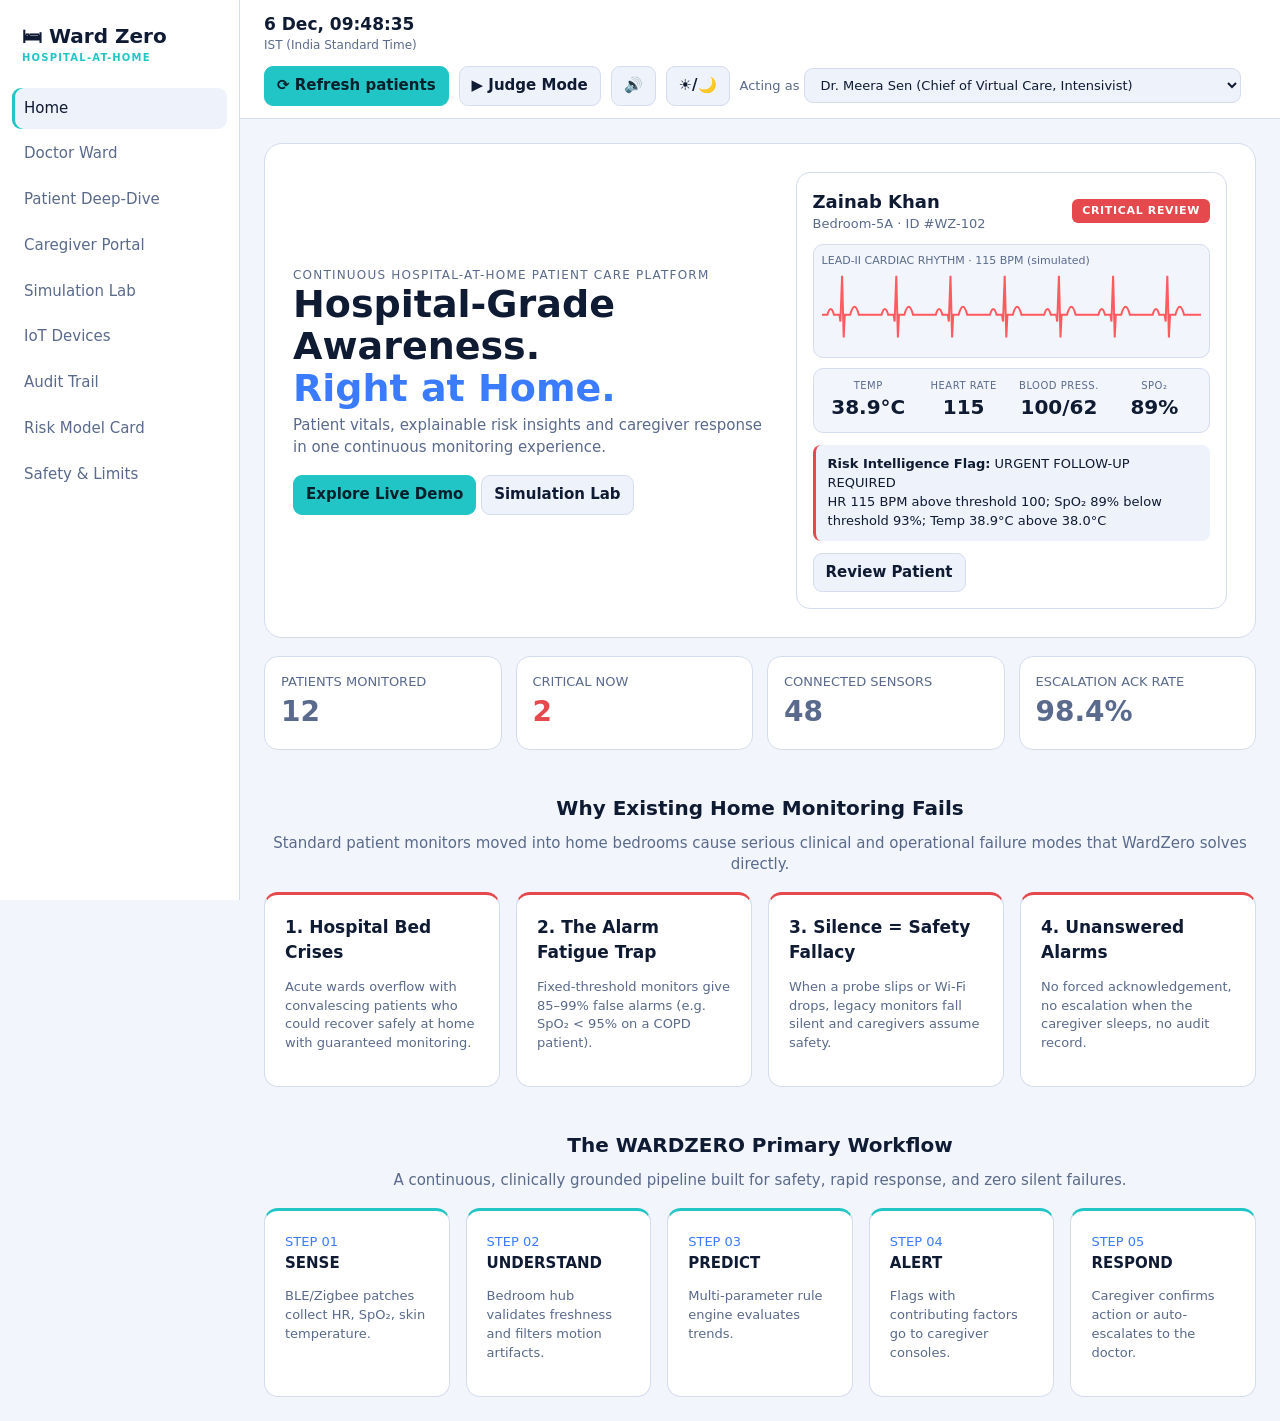
==== public/index.html @ 88aaa9a9 "Ward Zero: home monitoring prototype" ====
<!DOCTYPE html>
<html lang="en"><head><meta charset="utf-8">
<meta name="viewport" content="width=device-width, initial-scale=1, viewport-fit=cover">
<title>Ward Zero – Hospital-at-Home</title>
<style>
:root{--bg:#0a1020;--panel:#111a30;--panel2:#16213d;--line:#243252;--tx:#e8eefc;--mut:#8fa0c4;--acc:#22c5c5;--ok:#2fbf71;--warn:#e6a817;--hi:#f07a2a;--crit:#e5484d;color-scheme:dark;box-sizing:border-box;padding-top:env(safe-area-inset-top,0px);padding-bottom:env(safe-area-inset-bottom,0px)}
@media (prefers-color-scheme:light){:root:not([data-theme="dark"]){--bg:#f2f5fb;--panel:#fff;--panel2:#eef2fa;--line:#d5dcec;--tx:#0f1a33;--mut:#5a6a8c;color-scheme:light}}
:root[data-theme="light"]{--bg:#f2f5fb;--panel:#fff;--panel2:#eef2fa;--line:#d5dcec;--tx:#0f1a33;--mut:#5a6a8c;color-scheme:light}
*{box-sizing:border-box}html,body{margin:0}body{background:var(--bg);color:var(--tx);font:15px/1.45 system-ui,-apple-system,"Segoe UI",Roboto,sans-serif}
.app{display:grid;grid-template-columns:240px 1fr;min-height:100vh}
aside{background:var(--panel);border-right:1px solid var(--line);padding:18px 12px;position:sticky;top:0;height:100vh;overflow:auto}
.logo{font-size:20px;font-weight:700;padding:4px 10px 4px}.logo small{display:block;font-size:10px;letter-spacing:.12em;color:var(--acc)}
nav{display:flex;flex-direction:column;gap:4px;margin-top:18px}
nav button{all:unset;cursor:pointer;padding:10px 12px;border-radius:9px;color:var(--mut);font-weight:500}
nav button:hover{background:var(--panel2);color:var(--tx)}nav button.on{background:var(--panel2);color:var(--tx);box-shadow:inset 3px 0 var(--acc)}
main{min-width:0}
.top{display:flex;flex-wrap:wrap;gap:12px;align-items:center;justify-content:space-between;padding:12px 24px;border-bottom:1px solid var(--line);background:var(--panel)}
.clock{font-weight:700;font-size:17px}.clock small{display:block;color:var(--mut);font-weight:400;font-size:12px}
.ctl{display:flex;gap:10px;align-items:center;flex-wrap:wrap}
select,input,.btn{background:var(--panel2);color:var(--tx);border:1px solid var(--line);border-radius:9px;padding:8px 12px;font:inherit}
.btn{cursor:pointer;font-weight:600}.btn:hover{border-color:var(--acc)}.btn.p{background:var(--acc);color:#04202a;border-color:var(--acc)}
.tour{display:none;align-items:center;gap:14px;padding:10px 24px;background:linear-gradient(90deg,#0f3d44,#17304f);border-bottom:1px solid var(--line)}
.tour.on{display:flex}.dots{display:flex;gap:5px}.dots i{width:22px;height:5px;border-radius:3px;background:#ffffff33}.dots i.d{background:var(--acc)}
.alert{display:none;padding:12px 24px;background:#4a1519;border-bottom:2px solid var(--crit);align-items:center;justify-content:space-between;gap:12px}.alert.on{display:flex}
.pg{padding:24px;max-width:1250px}
h1{font-size:26px;margin:0 0 6px}h2{font-size:20px;margin:26px 0 10px}p.s{color:var(--mut);margin:0 0 16px}
.grid{display:grid;gap:16px;grid-template-columns:repeat(auto-fill,minmax(330px,1fr))}
.card{background:var(--panel);border:1px solid var(--line);border-radius:14px;padding:16px}
.badge{font-size:11px;font-weight:800;letter-spacing:.06em;padding:4px 10px;border-radius:6px;color:#fff}
.STABLE{background:var(--ok)}.MODERATE{background:var(--warn)}.HIGH{background:var(--hi)}.CRITICAL{background:var(--crit)}
.chips{display:flex;gap:8px;flex-wrap:wrap;margin:10px 0 18px}.chip{cursor:pointer;border-radius:20px}.chip.on{border-color:var(--acc);color:var(--acc)}
.vit{display:grid;grid-template-columns:repeat(4,1fr);gap:6px;text-align:center;border:1px solid var(--line);border-radius:10px;padding:10px;margin:10px 0;background:var(--bg)}
.vit span{display:block;font-size:10px;color:var(--mut);letter-spacing:.05em}.vit b{font-size:20px}
.row{display:flex;justify-content:space-between;align-items:center;gap:8px}.mut{color:var(--mut);font-size:13px}
.hero{display:grid;grid-template-columns:1.1fr 1fr;gap:28px;align-items:center;background:var(--panel);border:1px solid var(--line);border-radius:18px;padding:28px}
.hero h1{font-size:38px;line-height:1.1}.hero h1 em{color:#3b7bff;font-style:normal;display:block}
.ecg{background:var(--bg);border:1px solid var(--line);border-radius:10px;padding:8px}
.flag{border-left:3px solid var(--crit);background:var(--panel2);padding:10px 12px;border-radius:8px;font-size:13px;margin:12px 0}
.stats{display:grid;grid-template-columns:repeat(auto-fit,minmax(170px,1fr));gap:14px;margin-top:18px}.stats b{font-size:28px;display:block}
table{width:100%;border-collapse:collapse}td,th{padding:9px 8px;border-bottom:1px solid var(--line);text-align:left;font-size:14px}
.ecgw{overflow:hidden}.ecgw svg{width:200%;display:block;animation:sw linear infinite}@keyframes sw{to{transform:translateX(-50%)}}.g4{display:grid;gap:14px;grid-template-columns:repeat(auto-fit,minmax(200px,1fr))}.big{font-size:34px;font-weight:700}.ph{border:6px solid var(--line);border-radius:36px;min-height:340px;padding:14px;background:var(--bg)}.k{background:var(--panel2);border-radius:10px;padding:10px}.k b{font-size:24px;display:block}.ow{overflow-x:auto}.g4f{display:grid;gap:16px;grid-template-columns:repeat(4,1fr)}.g5f{display:grid;gap:16px;grid-template-columns:repeat(5,1fr)}.g4f .card,.g5f .card{height:100%;padding:20px}.g4f .card{border-top:3px solid var(--crit)}.g5f .card{border-top:3px solid var(--acc)}.g4f .card b{font-size:17px}@media(max-width:1100px){.g4f,.g5f{grid-template-columns:repeat(2,1fr)}}@media(max-width:560px){.g4f,.g5f{grid-template-columns:1fr}}.ac{background:var(--panel);border:1px solid var(--line);border-left:4px solid var(--warn);border-radius:12px;padding:12px;margin-top:10px;font-size:14px}.ac ul{padding-left:18px;margin:6px 0}.pb{height:5px;background:var(--line);border-radius:3px}.pb i{display:block;height:100%;background:var(--warn);border-radius:3px}.INFO{background:#2ab4f0;color:#04202a}.chp{display:inline-block;font-size:12px;background:var(--panel2);border-radius:6px;padding:3px 8px;margin:2px 4px 2px 0}.chg{background:#1d4d35;color:#7be0a8}.chr{background:#4a1a1d;color:#ff9a9d}button:disabled{opacity:.5;cursor:default}.ac{word-break:break-word}@media(max-width:860px){.grid[style*='330px']{grid-template-columns:1fr!important}.ph{min-height:0}}
@media(max-width:860px){.app{grid-template-columns:1fr}aside{position:static;height:auto}nav{flex-direction:row;flex-wrap:wrap}.hero{grid-template-columns:1fr}.pg{padding:14px}}
</style></head><body>
<div class="app">
<aside><div class="logo">🛏 Ward Zero<small>HOSPITAL-AT-HOME</small></div><nav id="nav"></nav></aside>
<main>
<div class="top">
 <div class="clock" id="clk">—<small>IST (India Standard Time)</small></div>
 <div class="ctl">
  <button class="btn p" id="ref">⟳ Refresh patients</button>
  <button class="btn" id="judge">▶ Judge Mode</button>
  <button class="btn" id="snd" title="Alert sound">🔊</button>
  <button class="btn" id="thm" title="Switch light / dark">☀/🌙</button>
  <label class="mut">Acting as <select id="doc"></select></label>
 </div>
</div>
<div class="tour" id="tour"><div class="dots" id="dots"></div><span id="stp"></span><button class="btn" id="stop" style="margin-left:auto">Stop Tour</button></div>
<div class="alert" id="alert"><span id="altx"></span><button class="btn" id="ack">Acknowledge</button></div>
<div class="pg" id="pg"></div>
</main></div>
<script>
const TABS=['Home','Doctor Ward','Patient Deep-Dive','Caregiver Portal','Simulation Lab','Audit Trail','Risk Model Card','Safety & Limits'];
const DOCS=['Dr. Meera Sen (Chief of Virtual Care, Intensivist)','Dr. Arjun Rao (Cardiologist)','Dr. Nisha Patel (Pulmonologist)'];
const NAMES=['Lakshmi','Rajesh Kumar','Fatima Begum','Anand Mohan','Elena Rostova','Suresh Babu','Meena Iyer','Karthik Raja','Zainab Khan','Vikram Singh','Divya Nair','Gopal Das','Sunita Devi','Imran Sheikh','Revathi S','Joseph Mathew','Pooja Verma','Harish Menon','Ayesha Siddiqui','Balaji R','Nandini Rao','Tariq Ahmed','Geeta Pillai','Mohan Lal'];
const DX=['Post-CABG cardiac recovery','Severe COPD with home oxygen','Pneumonia recovery','Heart failure (NYHA II)','Post-sepsis monitoring','Diabetic foot infection','Post-hip replacement','Acute bronchitis','Atrial fibrillation','Post-stroke rehab'];
const CG=['Priya (daughter)','Arun (son)','Kavita (spouse)','Sanjay (brother)','Rohan (son)','Anita (wife)','Deepa (daughter)'];
const R=(a,b)=>Math.floor(a+Math.random()*(b-a+1)),P=a=>a[R(0,a.length-1)];
let pts=[],log=[],tab=0,sel=null,flt='All',q='',tourT=null,acked={};
function score(p){let s=0;const o=p.spo2,h=p.hr,t=p.temp,b=p.sys;
 s+=o>=96?0:o>=94?1:o>=92?2:3; s+=h<=40?3:h<=50?1:h<=90?0:h<=110?1:h<=130?2:3;
 s+=t<=35?3:t<=36?1:t<=38?0:t<=39?1:2; s+=b<=90?3:b<=100?2:b<=110?1:b<=219?0:3;return s}
function stat(s){return s>=7?'CRITICAL':s>=5?'HIGH':s>=3?'MODERATE':'STABLE'}
function why(p){const w=[];if(p.hr>100)w.push(`HR ${p.hr} BPM above threshold 100`);if(p.spo2<93)w.push(`SpO₂ ${p.spo2}% below threshold 93%`);if(p.temp>38)w.push(`Temp ${p.temp}°C above 38.0°C`);if(p.sys<100)w.push(`SBP ${p.sys} below 100`);return w.length?w.join('; '):'All parameters within illustrative limits'}
function mk(i,sev){const s=sev??Math.pow(Math.random(),1.8);const p={id:'WZ-'+(101+i),name:NAMES[i%NAMES.length],age:R(34,86),sex:Math.random()<.5?'Male':'Female',bed:'Bedroom-'+R(1,6)+P(['A','B']),dx:P(DX),doc:P(DOCS).split(' (')[0],cg1:P(CG),cg2:P(CG),
 hr:Math.round(72+s*58+R(-4,4)),spo2:Math.round(98-s*9-R(0,1)),temp:+(36.6+s*2.3+Math.random()*.3).toFixed(1),sys:Math.round(128-s*38+R(-4,4))};p.dia=Math.round(p.sys*.63+R(-3,3));p.hist=Array.from({length:14},()=>p.hr+R(-6,6));fin(p);return p}
function fin(p){p.news=score(p);p.status=stat(p.news);p.risk=Math.min(97,Math.round(p.news*p.news*1.4+R(0,3)))}
function gen(){const n=R(6,16),names=[...NAMES].sort(()=>Math.random()-.5);pts=Array.from({length:n},(_,i)=>{const p=mk(i);p.name=names[i];return p});
 if(Math.random()<.7){const k=R(1,Math.min(3,n));for(let i=0;i<k;i++){const p=pts[R(0,n-1)];Object.assign(p,{hr:R(112,128),spo2:R(88,91),temp:+(38.2+Math.random()*.8).toFixed(1),sys:R(92,104)});p.dia=R(58,70);fin(p)}}
 pts.sort((a,b)=>b.news-a.news);addLog(`Roster refreshed: ${n} patients generated`);}
function sha256(str){const b=new TextEncoder().encode(str),l=b.length,n=((l+9+63)>>6)<<6,m=new Uint8Array(n);m.set(b);m[l]=128;const dv=new DataView(m.buffer);dv.setUint32(n-8,Math.floor(l*8/4294967296));dv.setUint32(n-4,(l*8)>>>0);const K=[],H=[];let c=0;for(let p=2;c<64;p++){let pr=1;for(let d=2;d*d<=p;d++)if(p%d==0){pr=0;break}if(pr){K[c]=Math.floor((Math.cbrt(p)%1)*4294967296);if(c<8)H[c]=Math.floor((Math.sqrt(p)%1)*4294967296);c++}}const W=new Uint32Array(64),rr=(x,k)=>(x>>>k)|(x<<(32-k));for(let o=0;o<n;o+=64){for(let i=0;i<16;i++)W[i]=dv.getUint32(o+i*4);for(let i=16;i<64;i++){const a=W[i-15],d=W[i-2];W[i]=(W[i-16]+(rr(a,7)^rr(a,18)^(a>>>3))+W[i-7]+(rr(d,17)^rr(d,19)^(d>>>10)))>>>0}let[a,b2,c2,d2,e,f,g,h]=H;for(let i=0;i<64;i++){const t1=(h+(rr(e,6)^rr(e,11)^rr(e,25))+((e&f)^(~e&g))+K[i]+W[i])>>>0,t2=((rr(a,2)^rr(a,13)^rr(a,22))+((a&b2)^(a&c2)^(b2&c2)))>>>0;h=g;g=f;f=e;e=(d2+t1)>>>0;d2=c2;c2=b2;b2=a;a=(t1+t2)>>>0}[a,b2,c2,d2,e,f,g,h].forEach((v,i)=>H[i]=(H[i]+v)>>>0)}return H.map(v=>v.toString(16).padStart(8,'0')).join('')}
var GEN='0'.repeat(64);function hh(s){return sha256(s)}function hc(prev,t,p,a,x,m){return hh([prev,t,p,a,x,m].join('|'))}
let ctx=null,snd=true,sirenT=null;
document.addEventListener('click',()=>{try{ctx=ctx||new(window.AudioContext||window.webkitAudioContext)();ctx.resume()}catch(e){}});
function beep(f){if(!ctx||!snd)return;const o=ctx.createOscillator(),g=ctx.createGain();o.type='square';o.frequency.value=f;g.gain.value=.08;o.connect(g);g.connect(ctx.destination);o.start();o.stop(ctx.currentTime+.3)}
function siren(on){clearInterval(sirenT);sirenT=null;if(on){let k=0;beep(880);sirenT=setInterval(()=>beep(k++%2?880:660),400)}}
function theme(){const r=document.documentElement,l=r.dataset.theme?r.dataset.theme=='light':matchMedia('(prefers-color-scheme: light)').matches;r.dataset.theme=l?'dark':'light'}
function now(){return new Date().toLocaleString('en-GB',{timeZone:'Asia/Kolkata',day:'numeric',month:'short',hour:'2-digit',minute:'2-digit',second:'2-digit',hour12:false})+' IST'}
function ecg(){let d='M0 40',x=0;while(x<520){d+=` L${x+14} 40 L${x+20} 34 L${x+26} 40 L${x+40} 40 L${x+44} 46 L${x+50} 6 L${x+56} 60 L${x+60} 40 L${x+80} 40 L${x+90} 30 L${x+100} 40`;x+=110}return `<svg viewBox="0 0 520 70" width="100%" height="80"><path d="${d}" fill="none" stroke="#2fd6a0" stroke-width="2"/></svg>`}
function spark(a){const m=Math.min(...a),M=Math.max(...a),pt=a.map((v,i)=>`${i*40},${70-(v-m)/(M-m||1)*60}`).join(' ');return `<svg viewBox="0 0 520 80" width="100%" height="90"><polyline points="${pt}" fill="none" stroke="#22c5c5" stroke-width="2.5"/></svg>`}
function vit(p){return `<div class="vit"><div><span>TEMP</span><b>${p.temp}°C</b></div><div><span>HEART RATE</span><b>${p.hr}</b></div><div><span>BLOOD PRESS.</span><b>${p.sys}/${p.dia}</b></div><div><span>SPO₂</span><b>${p.spo2}%</b></div></div>`}
function card(p){return `<div class="card"><div class="row"><b style="font-size:19px">${p.name}</b><span class="badge ${p.status}">${p.status}</span></div><div class="mut">${p.id} · ${p.age} y · ${p.sex} · ${p.bed}</div><div style="margin-top:6px"><b>Diagnosis:</b> ${p.dx}</div><div class="mut">Doctor: <b>${p.doc}</b> · Primary CG: <b>${p.cg1}</b> · Secondary: <b>${p.cg2}</b></div>${vit(p)}<div class="row"><span>NEWS2: <b>${p.news}</b> · 24–48h Risk: <b>${p.risk}%</b></span><button class="btn p" onclick="go(${pts.indexOf(p)})">View Deep-Dive →</button></div></div>`}
function go(i){sel=i;tab=2;render()}
const V={
0(){const f=[...pts].sort((a,b)=>b.news-a.news)[0],c=pts.filter(p=>p.status=='CRITICAL').length;return `<div class="hero"><div><div class="mut" style="letter-spacing:.1em;font-size:12px">CONTINUOUS HOSPITAL-AT-HOME PATIENT CARE PLATFORM</div><h1>Hospital-Grade Awareness.<em>Right at Home.</em></h1><p class="s">Patient vitals, explainable risk insights and caregiver response in one continuous monitoring experience.</p><button class="btn p" onclick="tab=1;render()">Explore Live Demo</button> <button class="btn" onclick="tab=4;render()">Simulation Lab</button></div>
<div class="card"><div class="row"><div><b style="font-size:18px">${f.name}</b><div class="mut">${f.bed} · ID #${f.id}</div></div><span class="badge ${f.status}">${f.status=='CRITICAL'?'CRITICAL REVIEW':f.status}</span></div><div class="ecg" style="margin-top:10px"><div class="mut" style="font-size:11px">LEAD-II CARDIAC RHYTHM · ${f.hr} BPM (simulated)</div>${ecg(f.hr,f.status)}</div>${vit(f)}<div class="flag" style="border-color:var(${f.status=='STABLE'?'--ok':'--crit'})"><b>Risk Intelligence Flag:</b> ${f.status=='CRITICAL'?'URGENT FOLLOW-UP REQUIRED':f.status}<br>${why(f)}</div><button class="btn" onclick="go(${pts.indexOf(f)})">Review Patient</button></div></div>
<div class="stats"><div class="card mut">PATIENTS MONITORED<b>${pts.length}</b></div><div class="card mut">CRITICAL NOW<b style="color:var(--crit)">${c}</b></div><div class="card mut">CONNECTED SENSORS<b>${pts.length*4}</b></div><div class="card mut">ESCALATION ACK RATE<b>98.4%</b></div></div>
<h2 style="text-align:center;margin-top:44px">Why Existing Home Monitoring Fails</h2><p class="s" style="text-align:center">Standard patient monitors moved into home bedrooms cause serious clinical and operational failure modes that WardZero solves directly.</p><div class="g4f">${[['1. Hospital Bed Crises','Acute wards overflow with convalescing patients who could recover safely at home with guaranteed monitoring.'],['2. The Alarm Fatigue Trap','Fixed-threshold monitors give 85–99% false alarms (e.g. SpO₂ &lt; 95% on a COPD patient).'],['3. Silence = Safety Fallacy','When a probe slips or Wi-Fi drops, legacy monitors fall silent and caregivers assume safety.'],['4. Unanswered Alarms','No forced acknowledgement, no escalation when the caregiver sleeps, no audit record.']].map(x=>`<div class="card"><b>${x[0]}</b><p class="mut">${x[1]}</p></div>`).join('')}</div>
<h2 style="text-align:center;margin-top:44px">The WARDZERO Primary Workflow</h2><p class="s" style="text-align:center">A continuous, clinically grounded pipeline built for safety, rapid response, and zero silent failures.</p><div class="g5f">${[['SENSE','BLE/Zigbee patches collect HR, SpO₂, skin temperature.'],['UNDERSTAND','Bedroom hub validates freshness and filters motion artifacts.'],['PREDICT','Multi-parameter rule engine evaluates trends.'],['ALERT','Flags with contributing factors go to caregiver consoles.'],['RESPOND','Caregiver confirms action or auto-escalates to the doctor.']].map((x,i)=>`<div class="card"><span class="mut" style="color:#3b7bff">STEP 0${i+1}</span><br><b>${x[0]}</b><p class="mut">${x[1]}</p></div>`).join('')}</div>`},
1(){const cnt=s=>pts.filter(p=>p.status==s).length,L=[...pts].sort((a,b)=>b.news-a.news).filter(p=>(flt=='All'||p.status==String(flt||'').toUpperCase())&&(p.name+p.bed+p.dx).toLowerCase().includes(q));
 return `<h1>Doctor Ward Overview</h1><p class="s">Multi-patient hospital-at-home roster, sorted by clinical urgency (Critical first).</p><div class="chips"><input id="q" placeholder="Search patient, room, diagnosis…" value="${q}">${['All','Critical','High','Moderate','Stable'].map(f=>`<button class="btn chip ${flt==f?'on':''}" onclick="flt='${f}';render()">${f} (${f=='All'?pts.length:cnt(f=='High'?'HIGH':String(f||'').toUpperCase())})</button>`).join('')}</div><div class="grid">${L.map(card).join('')||'<p class="mut">No matches.</p>'}</div>`},
2(){const p=pts[sel??0]||pts[0];return `<h1>Patient Deep-Dive</h1><p class="s"><select onchange="sel=+this.value;render()">${pts.map((x,i)=>`<option value="${i}" ${x==p?'selected':''}>${x.name} (${x.id})</option>`).join('')}</select></p>${card(p)}<div class="card" style="margin-top:16px"><b>Heart-rate trend (last 14 readings)</b>${spark(p.hist)}</div><div class="flag"><b>Contributing factors:</b> ${why(p)}</div>`},
3(){const L=pts.filter(p=>p.status=='CRITICAL'||p.status=='HIGH');return `<h1>Caregiver Portal</h1><p class="s">Each patient has two caregivers. Acknowledge alerts to stop auto-escalation.</p><div class="grid">${L.map(p=>`<div class="card"><b>${p.name}</b> <span class="badge ${p.status}">${p.status}</span><p class="mut">Primary: ${p.cg1}<br>Secondary: ${p.cg2}</p><p>${why(p)}</p><button class="btn p" ${acked[p.id]?'disabled':''} onclick="ackP('${p.id}')">${acked[p.id]?'Acknowledged ✓':'Acknowledge'}</button></div>`).join('')||'<p class="mut">No active alerts.</p>'}</div>`},
4(){return `<h1>Simulation Lab</h1><p class="s">Inject synthetic anomalies and watch the rules respond.</p><button class="btn p" onclick="anom()">⚠ Simulate anomaly</button> <button class="btn" onclick="drift()">Simulate new reading</button>`},
5(){return `<h1>Audit Trail</h1><p class="s">Tamper-evident record of events.</p><div class="card"><table>${log.map(l=>`<tr><td class="mut">${l.t}</td><td>${l.m}</td></tr>`).join('')}</table></div>`},
6(){return `<h1>Risk Model Card</h1><div class="card"><p>Inputs: HR, SpO₂, temperature, systolic BP. Output: NEWS2-style score and bands (Stable 0–2, Moderate 3–4, High 5–6, Critical 7+). Rules are explainable and each flag lists its contributing factors.</p><p class="mut">Thresholds are illustrative; data is synthetic.</p></div>`},
7(){return `<h1>Safety &amp; Limits</h1><div class="card"><p>Synthetic data only. Not a medical device. A deterministic safety floor overrides any ML output, and unacknowledged alerts auto-escalate to the attending physician.</p></div>`}};
const cg={};function C(p){return cg[p.id]=cg[p.id]||{st:'Awaiting',notes:[],a:R(2,30),b:R(40,180)}}
function cgAct(id,s){const p=pts.find(x=>x.id==id);C(p).st=s;acked[id]=1;siren(0);addLog(`${p.name}: caregiver ${s.toLowerCase()}`);render()}
function cgNote(id,t){const p=pts.find(x=>x.id==id);C(p).notes.unshift(now()+' — '+t);addLog(`${p.name}: caregiver note added`);render()}
V[3]=function(){const p=pts[sel??0]||pts[0],c=C(p),id=p.id;return `<h1>Caregiver Portal</h1><p class="s">2 caregivers per patient · <select onchange="sel=+this.value;render()">${pts.map((x,i)=>`<option value="${i}" ${x==p?'selected':''}>${x.name} (${x.id})</option>`).join('')}</select></p>
<div class="grid"><div class="card"><h2 style="margin-top:0">Caregiver response</h2><div class="row"><b>${p.name}</b><span class="badge ${p.status}">${p.status}</span></div><p class="mut">${why(p)}</p><p>Status: <b>${c.st}</b></p><button class="btn p" onclick="cgAct('${id}','Acknowledged')">Acknowledge</button> <button class="btn" onclick="cgAct('${id}','Responding')">Responding</button> <button class="btn" onclick="cgAct('${id}','Resolved')">Resolve</button></div>
<div class="card"><h2 style="margin-top:0">Attendance &amp; activity</h2><p>📱 <b>${p.cg1}</b> — primary · checked in ${c.a} min ago</p><p>📱 <b>${p.cg2}</b> — secondary · checked in ${c.b} min ago</p><p class="mut">Check-ins and every acknowledge/respond/resolve are logged with timestamps in the audit trail.</p></div>
<div class="card"><h2 style="margin-top:0">Alarm-fatigue ledger</h2><p class="mut">Why the siren stays quiet</p><p>• SpO₂ dip for 4 s — motion artifact, suppressed</p><p>• HR spike below sustained-trend rule — suppressed</p><p>• Loose probe — sensor-fault notice, not an alarm</p></div>
<div class="card"><h2 style="margin-top:0">Context: caregiver notes</h2><button class="btn" onclick="cgNote('${id}','dizzy + not eating')">Add note: dizzy + not eating</button> <button class="btn" onclick="cgNote('${id}','தலைச்சுற்றல் + சாப்பிடவில்லை')">தமிழ்</button> <button class="btn" onclick="cgNote('${id}','चक्कर + खा नहीं रहे')">हिन्दी</button>${c.notes.map(n=>`<p class="mut">${n}</p>`).join('')}</div></div>`};
V[5]=function(){return `<h1>Audit Trail</h1><p class="s">Hash-chained audit log (every alert and every action) <button class="btn" onclick="verify()">Verify chain</button> <b id="vr"></b></p><div class="card" style="overflow-x:auto"><table>${log.map(l=>`<tr><td class="mut">${l.t}</td><td>${l.m}</td><td class="mut" style="font-family:monospace" title="${l.h}">${l.h.slice(0,16)}…</td></tr>`).join('')}</table></div>`};
function verify(){let ok=true,bad=-1;for(let i=log.length-1;i>=0;i--){const l=log[i],pv=log[i+1]?log[i+1].h:GEN;if(l.prev!=pv||hc(l.prev,l.t,l.p,l.a,l.x,l.m)!=l.h){ok=false;bad=log.length-i;break}}document.getElementById('vr').textContent=ok?'✓ Chain intact ('+log.length+' entries, SHA-256)':'✗ Chain broken at entry #'+bad}
const COL={t:'#f0932b',h:'#ec5fa8',s:'#4b8bf5',o:'#2fd6a0'},NC=['dizzy + not eating','தமிழ் (breathless)','हिन्दी (fever)'];
let alerts=[],notes={},att={},led={raw:89,q:0,p:0,d:0},spd=4,simT=new Date(),csv='';
const dn=()=>document.getElementById('doc').value.split(' (')[0];
const ms=a=>{const m=a.reduce((x,y)=>x+y,0)/a.length;return m.toFixed(2)+' (±'+Math.sqrt(a.reduce((x,y)=>x+(y-m)**2,0)/a.length).toFixed(2)+')'};
function addLog(m,p,a,x){const t=now(),prev=log[0]?log[0].h:GEN;p=p||'—';a=a||'system';x=x||'event';log.unshift({t,m,prev,h:hc(prev,t,p,a,x,m),p,a,x})}
function H(p){if(!p.H){const r=(v,n)=>Array.from({length:40},()=>v+(Math.random()-.5)*n);p.H={t:r(p.temp,.3),h:r(p.hr,8),s:r(p.sys,6),o:r(p.spo2,1.2),n:Array.from({length:48},(_,i)=>Math.max(0,Math.round(p.news*i/47+(Math.random()-.5)*2))),r:Array.from({length:48},(_,i)=>Math.round(p.risk*i/47))}}return p.H}
function ecg(hr,st){hr=hr||70;const L=Math.round(9000/hr),k=Math.max(1,Math.round(520/L)),W=L*k;const one=o=>{let s='';for(let i=0;i<k;i++){const x=o+i*L,f=v=>(x+v*L).toFixed(1);s+=` L${f(.1)} 40 Q${f(.16)} 30 ${f(.22)} 40 L${f(.32)} 40 L${f(.34)} 46 L${f(.37)} 6 L${f(.4)} 60 L${f(.42)} 40 L${f(.52)} 40 Q${f(.6)} 26 ${f(.68)} 40 L${f(1)} 40`}return s};return `<div class='ecgw'><svg viewBox='0 0 ${2*W} 70' preserveAspectRatio='none' height='80' style='animation-duration:${(k*60/hr).toFixed(2)}s'><path d='M0 40${one(0)}${one(W)}' fill='none' stroke='${st=='CRITICAL'?'#ff5a5f':'#2fd6a0'}' stroke-width='2' vector-effect='non-scaling-stroke'/></svg></div>`}
function sp(a,c){const m=Math.min(...a),M=Math.max(...a);return `<svg viewBox='0 0 300 60' width='100%' height='60' style='background:#22c5c514;border-radius:6px'><polyline points='${a.map((v,i)=>`${i*300/(a.length-1)},${55-(v-m)/(M-m||1)*50}`).join(' ')}' fill='none' stroke='${c}' stroke-width='2'/></svg>`}
function gauge(r){const a=Math.PI*(1-Math.min(r,100)/100),x=100+68*Math.cos(a),y=100-68*Math.sin(a);return `<svg viewBox='0 0 200 115' width='210'><path d='M20 100A80 80 0 0 1 60 30.7' stroke='#2fbf71' stroke-width='14' fill='none'/><path d='M60 30.7A80 80 0 0 1 140 30.7' stroke='#e6a817' stroke-width='14' fill='none'/><path d='M140 30.7A80 80 0 0 1 180 100' stroke='#e5484d' stroke-width='14' fill='none'/><line x1='100' y1='100' x2='${x}' y2='${y}' stroke='currentColor' stroke-width='4'/><circle cx='100' cy='100' r='7' fill='currentColor'/></svg>`}
function feed(i){const p=pts[i];let a=alerts.filter(x=>x.pid==p.id);if(!a.length&&p.news>=5){alerts.unshift({pid:p.id,t:now(),msg:why(p),sev:p.status,ack:0,ts:Date.now()});a=[alerts[0]]}return a.length?a.map(x=>`<p><span class='badge ${x.sev}'>${x.sev}</span> <span class='mut'>${x.t}</span><br>${x.msg}<br>${x.ack?'Acknowledged ✓':`<button class='btn p' onclick='ackA(${i})'>Acknowledge</button>`}</p>`).join(''):`<p class='mut'>No active alerts for this patient.</p>`}
function ackA(i){const p=pts[i];alerts.filter(a=>a.pid==p.id&&!a.ack).forEach(a=>{a.ack=Date.now();a.by=dn()});siren(0);alert_.classList.remove('on');addLog(p.name+': alert acknowledged',p.id,dn(),'alert_ack');render()}
function dv(i){const p=pts[i],h=H(p),c=(l,v,u,b,s,k)=>`<div class='card'><span class='mut'>${l}</span><div><span class='big'>${v}</span> <span class='mut'>${u}</span></div><div class='mut'>${b}</div>${sp(s,k)}</div>`,band=p.risk<30?'LOW':p.risk<65?'MODERATE':'HIGH',bc=p.risk<30?'ok':p.risk<65?'warn':'crit';
return `<div class='g4'>${c('TEMPERATURE',p.temp,'°C','baseline 36.7',h.t,COL.t)}${c('HEART RATE',p.hr,'bpm','baseline 74',h.h,COL.h)}${c('BLOOD PRESSURE',p.sys,'/'+p.dia+' mmHg','baseline 121',h.s,COL.s)}${c('SPO₂',p.spo2,'%','baseline 97',h.o,COL.o)}<div class='card'><span class='mut'>EARLY-WARNING SCORE</span><div><span class='big'>${p.news}</span> / 12 (illustrative)</div><p class='mut'>NEWS2-style safety floor. Any single red vital (+3) or score ≥ 7 → Critical, always overrides ML.</p></div></div><div class='grid' style='margin-top:16px'><div class='card'><span class='mut'>DETERIORATION RISK · 24–48H OUTLOOK</span><div class='row' style='justify-content:flex-start;gap:18px'>${gauge(p.risk)}<div><b>Why?</b> <span class='mut'>(top contributing features)</span><p>${why(p)}</p></div></div><b style='font-size:26px;color:var(--${bc})'>${band}</b> <span class='mut'>probability ${p.risk}%</span></div><div class='card'><span class='mut'>ALERT FEED &amp; 3-TIER CLOSED-LOOP ESCALATION</span>${feed(i)}</div></div><div class='card' style='margin-top:16px'><span class='mut'>MODEL RISK VS. EARLY-WARNING SCORE (48H HISTORY) · LINE = RISK · BARS = NEWS2</span><svg viewBox='0 0 520 90' width='100%' height='90'>${h.n.map((v,j)=>`<rect x='${j*10.8}' y='${88-v*6}' width='7' height='${v*6}' fill='#22c5c566'/>`).join('')}<polyline fill='none' stroke='#ec5fa8' stroke-width='2' points='${h.r.map((v,j)=>`${j*10.8},${88-v*.85}`).join(' ')}'/></svg></div>`}
function kp(l,v){return `<div class='k'><b>${v}</b><span class='mut'>${l}</span></div>`}
V[2]=function(){const i=sel??0,p=pts[i],A=alerts.filter(a=>a.pid==p.id),ak=A.filter(a=>a.ack),mt=ak.length?(ak.reduce((s,a)=>s+a.ack-a.ts,0)/ak.length/1000).toFixed(1)+'s':'—',h=H(p);
return `<div class='row'><label>Select Patient: <select onchange='sel=+this.value;render()'>${pts.map((x,j)=>`<option value='${j}' ${j==i?'selected':''}>${x.id}: ${x.name} (${x.bed})</option>`).join('')}</select></label><span class='mut'><b>${p.name}</b> · ${p.age} y · ${p.dx} · Room: <b>${p.bed}</b> · Doctor: <b>${p.doc}</b></span></div><div id='dv' style='margin-top:14px'>${dv(i)}</div><div class='grid' style='margin-top:16px'><div class='card'><span class='mut'>PATIENT SIMULATION REMOTE CONTROL</span><p class='mut'>INJECT PHYSIOLOGY SCENARIO</p>${['Stable','Slow Deterioration','Acute Sepsis / Event'].map((s,k)=>`<button class='btn' onclick='trig(${i},${k})'>${s}</button>`).join(' ')}<p class='mut'>SENSOR FAULTS &amp; OUTAGES</p>${['Sensor Fault (Probe Off)','Flatline (Frozen Sensor)','Network Outage','Mains Power Loss'].map((s,k)=>`<button class='btn' onclick='trig(${i},${3+k})'>${s}</button>`).join(' ')}</div><div class='card'><span class='mut'>CLINICAL NOTES &amp; MULTILINGUAL CONTEXT</span><textarea id='nt' rows='3' class='btn' style='width:100%;margin:8px 0' placeholder='Add clinical impression or caregiver symptom note… (English / தமிழ் / हिन्दी)'></textarea><button class='btn p' onclick='addN(${i},-1)'>Add Note</button> ${NC.map((s,k)=>`<button class='btn' onclick='addN(${i},${k})'>${s}</button>`).join(' ')}${(notes[p.id]||[]).map(n=>`<p class='mut'>${n}</p>`).join('')||`<p class='mut'>No clinical notes recorded yet.</p>`}</div><div class='card'><span class='mut'>LEARNED PERSONAL BASELINE &amp; METRICS</span><p>TEMP: <b>${ms(h.t)}</b></p><p>HR: <b>${ms(h.h)}</b></p><p>SBP: <b>${ms(h.s)}</b></p><p>SPO2: <b>${ms(h.o)}</b></p><span class='mut'>CAREGIVER RESPONSE KPI</span><div class='g4' style='margin-top:8px'>${kp('Alerts',A.length)}${kp('Critical',A.filter(a=>a.sev=='CRITICAL').length)}${kp('Mean time to ack',mt)}${kp('Mean time to resolve','—')}${kp('Missed escalations',A.filter(a=>!a.ack&&Date.now()-a.ts>60000).length)}${kp('Unacknowledged',A.filter(a=>!a.ack).length)}</div></div></div>`};
function addN(i,k){const p=pts[i],t=k<0?document.getElementById('nt').value.trim():NC[k];if(!t)return;(notes[p.id]=notes[p.id]||[]).unshift(now()+' — '+t);addLog(p.name+': clinical note added',p.id,dn(),'note_added');render()}
function trig(i,k){const p=pts[i];if(k>=3){p.fault=k;const m=['','','','sensor fault (probe off)','flatline (frozen sensor)','network outage — edge buffer queueing','mains power loss — battery backup'][k];altx.textContent='⚠ '+p.name+': '+m+' — no diagnosis made, caregiver notified';alert_.classList.add('on');addLog(p.name+': '+m,p.id,'simulator','fault_'+k);render();return}p.fault=0;const v=[[R(68,78),R(96,98),36.6,R(118,126)],[R(96,104),R(92,94),37.7,R(100,108)],[R(120,132),R(86,90),38.8,R(86,96)]][k];Object.assign(p,{hr:v[0],spo2:v[1],temp:+(v[2]+Math.random()*.2).toFixed(1),sys:v[3]});p.dia=Math.round(p.sys*.63);p.H=null;fin(p);addLog(p.name+': scenario '+['stable','slow deterioration','acute event'][k],p.id,'simulator','scenario_'+k);if(p.status=='CRITICAL')showAlert(p);render()}
function reset(){pts.forEach(p=>{Object.assign(p,{hr:R(68,80),spo2:R(96,98),temp:+(36.5+Math.random()*.3).toFixed(1),sys:R(118,128),fault:0,H:null});p.dia=R(74,82);fin(p)});alerts.length=0;alert_.classList.remove('on');siren(0);addLog('All patients reset to stable','—','simulator','reset');render()}
V[3]=function(){const d=dn(),un=alerts.filter(a=>!a.ack),g=pts.slice(0,3).map(p=>p.name.split(' ')[0]).join('/'),g2=pts.slice(3,6).map(p=>p.name.split(' ')[0]).join('/'),rows=[['Priya Sharma','Primary Caregiver ('+g+')'],['Arun Sharma','Secondary Caregiver ('+g+')'],['Kavita Nair','Primary Caregiver ('+g2+')'],['Sanjay Verma','Secondary Caregiver ('+g2+')'],[d,'Attending Intensivist']],ac=n=>alerts.filter(a=>a.by==n).length;
return `<h1>Caregiver Portal</h1><div class='grid' style='grid-template-columns:minmax(260px,330px) 1fr'><div class='ph'><p style='text-align:center'>📱 <b>${d}</b>’s Handset</p><button class='btn p' style='width:100%' onclick='chk()'>📍 Check In For Shift (${d})</button>${un.length?un.map(a=>`<div class='flag'><span class='badge ${a.sev}'>${a.sev}</span> ${a.msg}<br><button class='btn p' onclick='ackA(${pts.findIndex(x=>x.id==a.pid)})'>Acknowledge</button></div>`).join(''):`<p class='mut' style='text-align:center;margin-top:60px'>No active notifications for you.<br>The ward monitor is standing by.</p>`}</div><div class='card ow'><span class='mut'>CAREGIVER SHIFT ATTENDANCE &amp; ACCOUNTABILITY</span><p class='mut'>Every patient is protected by both a <b>Primary Caregiver (Level 0)</b> and a <b>Secondary Caregiver (Level 1)</b>. Unacknowledged alerts automatically escalate to the secondary caregiver and attending doctor.</p><table><tr class='mut'><th>CAREGIVER / DOCTOR</th><th>ROLE</th><th>SHIFT ATTENDANCE</th><th>ALERTS ACKNOWLEDGED</th></tr>${rows.map(r=>`<tr><td><b>${r[0]}</b></td><td>${r[1]}</td><td>${att[r[0]]?'checked in '+Math.round((Date.now()-att[r[0]])/1000)+'s ago':`not checked in <button class='btn' onclick='chk(1,${JSON.stringify(r[0]).replace(/"/g,'&quot;')})'>Check in</button>`}</td><td>${ac(r[0])}</td></tr>`).join('')}</table><h3 class='mut'>ALARM-FATIGUE LEDGER (WHY THE SIREN STAYS QUIET)</h3><h2 style='color:var(--acc)'>${led.raw} raw threshold hits → ${alerts.length} alerts raised</h2><div class='row'><span>Blocked by signal-quality gate</span><b>${led.q}</b></div><div class='row'><span>Held back by persistence rule</span><b>${led.p}</b></div><div class='row'><span>Suppressed duplicates</span><b>${led.d}</b></div></div></div>`};
function chk(o,n){const w=o?n:dn();att[w]=Date.now();addLog(w+' checked in for shift','—',w,'caregiver_checkin');render()}
V[4]=function(){const st=s=>`<button class='btn ${spd==s?'p':''}' onclick='spd=${s};render()'>${s}×${s==4?' (Default)':''}</button>`;return `<h1>Global Hospital-at-Home Simulation Matrix</h1><p class='s'>Manage simulation speed and trigger concurrent multi-patient scenarios across all ${pts.length} synthetic bedside devices.</p><div class='chips' style='align-items:center'><span class='mut'>SIMULATION SPEED:</span>${[1,2,4,8].map(st).join('')}<button class='btn p' onclick='tour()'>▶ Launch Judge Mode (Auto-Tour)</button><button class='btn' style='color:var(--crit)' onclick='reset()'>Reset All Patients</button></div><div class='card ow'><table><tr class='mut'><th>PATIENT</th><th>DIAGNOSIS</th><th>ASSIGNED TEAM</th><th>CURRENT STATUS</th><th>SIMULATED PHYSIOLOGY</th><th>FAULT INJECTION</th><th>QUICK SCENARIO TRIGGERS</th></tr>${pts.map((p,i)=>`<tr><td><b>${p.name}</b> <span class='mut'>(${p.id})</span></td><td>${p.dx}</td><td class='mut'>${p.doc}<br>${p.cg1}</td><td><span class='badge ${p.status}'>${p.status}</span></td><td style='font-family:monospace'>${simT.toISOString().slice(0,19)}</td><td><span class='badge ${p.fault?'HIGH':'STABLE'}'>${p.fault?'FAULT':'LIVE'}</span></td><td>${['Stable','Deteriorate','Acute','Probe Off'].map((s,k)=>`<button class='btn' onclick='trig(${i},${k==3?3:k})'>${s}</button>`).join(' ')}</td></tr>`).join('')}</table></div>`};
V[5]=function(){return `<h1>Audit Trail</h1><div class='card ow'><div class='row'><span class='mut'>CRYPTOGRAPHIC HASH-CHAINED AUDIT LOG</span><span><b id='vr'></b> <button class='btn' onclick='verify()'>Verify Cryptographic Chain</button> <button class='btn' onclick='expCSV()'>Export CSV</button></span></div><p class='mut'>Every vital ingestion, threshold alert, notification dispatch, caregiver check-in, alert acknowledgement, response note, and clinical resolution is appended to a hash chain; any tampering is detectable.</p>${csv?`<textarea class='btn' rows='5' style='width:100%' readonly>${csv}</textarea>`:''}<table><tr class='mut'><th>TIME</th><th>PATIENT</th><th>ACTOR</th><th>ACTION</th><th>DETAIL</th><th>CRYPTOGRAPHIC HASH</th></tr>${log.map(l=>`<tr><td>${l.t}</td><td><b>${l.p||'—'}</b></td><td>${l.a||'system'}</td><td><b>${l.x||'event'}</b></td><td class='mut'>${l.m}</td><td class='mut' style='font-family:monospace' title='${l.h}'>${l.h.slice(0,16)}…</td></tr>`).join('')}</table></div>`};
function expCSV(){const q=v=>'"'+String(v==null?'':v).replace(/"/g,'""')+'"',rows=[['Time','Patient','Actor','Action','Detail','Hash']].concat(log.slice().reverse().map(l=>[l.t,l.p,l.a,l.x,l.m,l.h])),t='\ufeff'+rows.map(r=>r.map(q).join(',')).join('\r\n'),b=new Blob([t],{type:'text/csv;charset=utf-8'}),u=URL.createObjectURL(b),a=document.createElement('a');a.href=u;a.download='wardzero-audit-trail.csv';document.body.appendChild(a);a.click();a.remove();setTimeout(()=>URL.revokeObjectURL(u),1000);addLog('Audit trail exported as CSV','—',dn(),'audit_export')}
const WT=[['spo2_delta6',-3.15],['sbp_delta6',-2.83],['hr_delta6',2.73],['temp_frac12',-2.02],['temp_delta6',1.55],['hr_frac12',-.79],['hr_slope6',.64],['temp_std6',-.61],['spo2_slope6',-.59],['sbp_slope6',-.48],['temp_slope6',.44],['news2_max6',-.43],['spo2_std6',.4],['spo2_frac12',-.3],['hr_std6',-.28],['news2_now',.21],['sbp_frac12',-.16],['sbp_std6',-.01]];
V[6]=function(){return `<h1>Risk Model Card</h1><p class='mut'>StandardScaler + LogisticRegression (interpretable; contributions are exact). 256 synthetic episodes; evaluated on 64 held-out synthetic episodes.</p><div class='g4'>${kp('AUROC (Held-Out Synthetic)','0.984')}${kp('Episodes With Early Warning','30/30')}${kp('Median Lead Time (Hours)','32.9')}${kp('False Alarm Rate','9/34')}</div><p class='mut'>Persistence rule: 6 consecutive readings at Medium or above. Illustrative risk bands: Medium ≥ 0.3, High ≥ 0.65.</p><h3 class='mut'>STANDARDIZED FEATURE WEIGHTS</h3>${WT.map(w=>`<div class='row' style='font-family:monospace;font-size:13px' title='${w[0]}: ${w[1]}'><span style='width:130px'>${w[0]}</span><div style='flex:1;background:var(--panel2);border-radius:4px'><div class='bar' style='height:8px;border-radius:4px;width:${Math.abs(w[1])/3.15*100}%;min-width:2px;background:${w[1]<0?'#ec5fa8':'#22c5c5'}'></div></div><b style='width:50px;text-align:right'>${w[1]}</b></div>`).join('')}<h3 class='mut'>TRANSPARENT MODEL LIMITATIONS</h3><ul><li>Labels come from our own simulator: metrics show the pipeline works, NOT clinical accuracy.</li><li>Synthetic data only; thresholds are illustrative.</li><li>The deterministic NEWS2-style safety floor always overrides the ML score.</li></ul>`};
setInterval(()=>{if(!pts.length)return;pts.forEach(p=>{const h=H(p);if(p.fault==4)return;h.t.push(p.temp+(Math.random()-.5)*.3);h.h.push(p.hr+R(-5,5));h.s.push(p.sys+R(-4,4));h.o.push(Math.min(100,p.spo2+(Math.random()-.5)*1.2));['t','h','s','o'].forEach(k=>h[k].shift())});simT=new Date(simT.getTime()+900000*spd);led.raw+=R(0,2);led.q+=R(0,1);led.p+=R(0,1);if(tab==2&&!pd){const e=document.getElementById('dv');if(e){const f=document.getElementById('fd'),st=f?f.scrollTop:0;e.innerHTML=dv(sel??0);const g=document.getElementById('fd');if(g)g.scrollTop=st}}if(tab==4&&!pd)render()},1500);
document.body.insertAdjacentHTML('beforeend',`<div id='ov' style='display:none'></div>`);
let ovk='';
function rb(p){return p.hr>=131?`Heart rate ${p.hr} bpm — red band (≤40 or ≥131 bpm; illustrative)`:p.spo2<=91?`SpO₂ ${p.spo2}% — red band (≤91%; illustrative)`:p.sys<=90?`Systolic BP ${p.sys} mmHg — red band (≤90 or ≥220 mmHg; illustrative)`:p.temp<=35?`Temperature ${p.temp}°C — red band (≤35.0°C; illustrative)`:why(p)}
function showAlert(p){const m=rb(p);addLog('ALERT: '+p.name+' critical — '+m,p.id,'rule_engine','critical_alert');if(!alerts.some(a=>a.pid==p.id&&!a.ack&&a.sev=='CRITICAL'))alerts.unshift({pid:p.id,t:now(),msg:m,sev:'CRITICAL',ack:0,ts:Date.now(),esc:Date.now()+45000});alerts.forEach(a=>{if(a.pid==p.id&&!a.ack&&a.sev=='CRITICAL')a.pop=1});siren(1);ovk='';ov()}
function muteS(){siren(0)}
function ov(){const e=document.getElementById('ov'),a=alerts.find(x=>!x.ack&&x.sev=='CRITICAL'&&x.pop);if(!a){ovk='';e.style.display='none';return}const k=a.ts+'|'+(a.e2||0);if(k==ovk)return;ovk=k;const i=pts.findIndex(x=>x.id==a.pid),p=pts[i],s=Math.max(0,Math.ceil(((a.esc||a.ts+30000)-Date.now())/1000)),f=p.cg1.split(' ')[0],g=p.cg2.split(' ')[0];e.style.cssText='position:fixed;inset:0;z-index:99;display:flex;align-items:center;justify-content:center;background:radial-gradient(circle,#7a1515cc,#2a0606f0);padding:16px;overflow:auto';e.innerHTML=`<div style='background:#100f1a;color:#fff;border:2px solid #fff;border-radius:26px;padding:30px;max-width:780px;text-align:center'><div style='font-size:56px'>🚨</div><h1 style='font-size:clamp(28px,6vw,54px);margin:6px 0 14px'>CRITICAL PATIENT ALERT</h1><span style='background:#fff;color:#8b1a1a;font-weight:700;border-radius:20px;padding:6px 14px'>${p.name} (${p.id} — ${p.bed})</span><p style='font-size:20px;font-weight:600'>${a.msg}</p><p style='color:#f5c2c2'>Notified: ${f} — ${a.e2?`escalated to ${g} and ${p.doc}`:`auto-escalates to ${g} in <span class='cd' data-e='${a.esc||a.ts+30000}'>${s}</span>s`}</p><button class='btn' style='background:#fff;color:#8b1a1a;font-size:17px;padding:14px 22px' onclick='ackA(${i})'>ACKNOWLEDGE as ${dn()}</button> <button class='btn' style='background:#1f2d52;color:#fff' onclick='muteS()'>Mute Siren 🔇</button></div>`}
function ackA(i){const p=pts[i];alerts.filter(a=>a.pid==p.id&&!a.ack).forEach(a=>{a.ack=Date.now();a.by=dn()});siren(0);alert_.classList.remove('on');addLog(p.name+': alert acknowledged',p.id,dn(),'alert_ack');render();ov()}
function respA(k){const a=alerts[k];if(!a)return;a.resp=1;const p=pts.find(x=>x.id==a.pid);siren(0);addLog(p.name+': caregiver responding',p.id,dn(),'responding');render()}
function resA(k){const a=alerts[k];if(!a)return;a.ack=a.ack||Date.now();a.by=a.by||dn();a.res=1;const p=pts.find(x=>x.id==a.pid);siren(0);addLog(p.name+': alert resolved',p.id,dn(),'alert_resolved');render();ov()}
const V3o=V[3];
V[3]=function(){const h=V3o(),s=h.indexOf(`<div class='ph'>`),e=h.indexOf(`<div class='card ow'>`),d=dn(),n=Date.now();const cards=alerts.length?alerts.map((a,k)=>{const p=pts.find(x=>x.id==a.pid)||pts[0],c=a.sev=='CRITICAL',f=p.cg1.split(' ')[0],g=p.cg2.split(' ')[0],esc=a.esc||(a.esc=a.ts+30000),sc=Math.max(0,Math.ceil((esc-n)/1000)),nt=(notes[p.id]||[]).slice(0,2).map(x=>`<li>Caregiver note: ${x.split(' — ')[1]}</li>`).join('');return `<div class='ac' style='border-left-color:var(--${c?'crit':'warn'});${a.res?'opacity:.55':''}'><span class='badge ${c?'CRITICAL':'MODERATE'}'>${c?'CRITICAL':'WARNING'}</span> <b>${p.name}</b><h3 style='margin:8px 0 2px'>${c?'Critical vital sign alert':'High deterioration risk (24–48h outlook)'}</h3><div class='mut' style='text-align:right'>${a.res?'RESOLVED':a.ack?'ACKNOWLEDGED':a.resp?'RESPONDING':'NOTIFIED'}</div><div class='mut'>sim ${a.t} · seen ×${1+Math.floor((n-a.ts)/5000)}</div><ul><li>${a.msg}</li><li>Heart rate ${p.hr-74>=0?'+':''}${p.hr-74} bpm vs the patient’s own baseline (6h average)</li><li>SpO₂ ${p.spo2-97>0?'+':''}${p.spo2-97}.0 points vs the patient’s own baseline (6h average)</li>${nt}<li>Model probability ${p.risk}% — experimental, synthetic-data model</li></ul><span class='mut'>📲 notified ${f} 0s</span><p style='color:#f3d36b;margin:6px 0'>${a.ack?'✓ Acknowledged by '+a.by:a.e2?`⚠ Escalated to <b>${g}</b> and ${p.doc}`:`⏱ No acknowledgment from ${f} — escalating to <b>${g}</b> in <span class='cd' data-e='${esc}'>${sc}</span>s`}</p>${a.ack?'':`<div class='pb'><i class='cb' data-t='${a.ts}' style='width:${Math.min(100,(n-a.ts)/300)}%'></i></div>`}<div style='margin-top:8px;display:flex;gap:6px;flex-wrap:wrap'><button class='btn' onclick='ackA(${pts.indexOf(p)})'>Acknowledge as ${d}</button><button class='btn' onclick='respA(${k})'>Mark Responding…</button><button class='btn p' onclick='resA(${k})'>Resolve Alert…</button></div></div>`}).join(''):`<p class='mut' style='text-align:center;margin-top:60px'>No active notifications for you.<br>The ward monitor is standing by.</p>`;return h.slice(0,s)+`<div class='ph'><p style='text-align:center'>📱 <b>${d}</b>’s Handset</p><button class='btn p' style='width:100%' onclick='chk()'>📍 Check In For Shift (${d})</button>${cards}</div>`+h.slice(e)};
V[7]=function(){return `<h1>Safety &amp; Limits</h1><div class='card'><span class='mut'>CLINICAL SAFETY, ASSUMPTIONS &amp; ETHICAL BOUNDARIES</span><p><b>WardZero Core is an experimental software prototype, not a certified medical device.</b> It uses synthetic physiological models, makes no medical diagnosis, and gives no treatment instructions or clinical efficacy claims.</p><h3 style='color:var(--acc)'>Deterministic Safety Floor Independence</h3><p>The safety floor operates deterministically (partial NEWS2 thresholds: SpO₂ ≤ 91%, SBP ≤ 90 or ≥ 220 mmHg, pulse ≤ 40 or ≥ 131 bpm, temp ≤ 35.0 °C). If any vital breaches a red threshold, a <b>Critical Alert</b> is raised immediately regardless of what the ML trend model predicts.</p><h3 style='color:var(--acc)'>Signal-Quality Gating</h3><p>Readings with impossible values (SpO₂ 0), quality &lt; 0.5, or frozen identical outputs are gated out of clinical algorithms and only trigger equipment Info notices, preventing catastrophic alarm fatigue.</p><h3 style='color:var(--acc)'>Dead-Man’s Switch</h3><p>Missing data for &gt; 6 seconds flags the patient as <b>NO DATA — UNMONITORED</b>. Silence is never mistaken for safety.</p></div>`};
setInterval(()=>{const n=Date.now();let ch=0;alerts.forEach(a=>{if(!a.ack&&!a.e2&&n>=(a.esc||a.ts+30000)){a.e2=1;ch=1;const p=pts.find(x=>x.id==a.pid);if(p)addLog(p.name+': no acknowledgment — escalated to '+p.cg2+' and '+p.doc,p.id,'escalation','auto_escalate')}});document.querySelectorAll('.cd').forEach(e=>e.textContent=Math.max(0,Math.ceil((+e.dataset.e-n)/1000)));ov();if(ch&&tab==3)render()},1000);
let pd=0;document.addEventListener('pointerdown',()=>pd=1);document.addEventListener('pointerup',()=>setTimeout(()=>pd=0,80));
const _dv=dv,_trig=trig,V3p=V[3];
function bl(p,a){if(a.items)return a.items.map(x=>`<li>${x}</li>`).join('');const band=p.risk<30?'Low':p.risk<65?'Medium':'High';if(a.sev=='CRITICAL')return `<li>${a.msg}</li><li>24–48h risk outlook: ${band} (${p.risk}%)</li>`;const nt=(notes[p.id]||[]).slice(0,2).map(x=>`<li>Caregiver note: ${x.split(' — ')[1]}</li>`).join('');return `<li>Heart rate ${p.hr-74>=0?'+':''}${p.hr-74} bpm vs the patient’s own baseline (6h average)</li><li>SpO₂ ${p.spo2-97>0?'+':''}${p.spo2-97}.0 points vs the patient’s own baseline (6h average)</li>${nt}<li>Model probability ${p.risk}% — experimental, synthetic-data model</li>`}
function acard(a,k){const p=pts.find(x=>x.id==a.pid)||pts[0],c=a.sev=='CRITICAL',inf=a.sev=='INFO',f=p.cg1.split(' ')[0],g=p.cg2.split(' ')[0],n=Date.now(),sc=Math.max(0,Math.ceil(((a.esc||a.ts+30000)-n)/1000)),pi=pts.indexOf(p),st=a.res?'RESOLVED':a.ack?(inf?'CLOSED':'ACKNOWLEDGED'):a.tR!=null?'RESPONDING':'NOTIFIED',ti=a.title||(c?'Critical vital signs — act now':'High deterioration risk (24–48h outlook)');
return `<div class='ac' style='border-left-color:var(--${c?'crit':inf?'acc':'warn'});${c&&!a.res?'background:#2a1015;':''}${a.res||(inf&&a.ack)?'opacity:.6':''}'><div class='row'><span><span class='badge ${inf?'INFO':c?'CRITICAL':'MODERATE'}'>${inf?'INFO':c?'CRITICAL':'WARNING'}</span> <b>${ti}</b></span><span class='mut'>${st}</span></div><div class='mut'>${p.name} · sim ${a.t} · seen ×${1+Math.floor((n-a.ts)/5000)}</div><ul>${bl(p,a)}</ul><span class='chp'>📲 notified ${f} 0s</span>${a.e2?`<span class='chp chr'>⚠ escalated → ${g} 30s</span>`:''}${a.ack?`<span class='chp chg'>✓ ${a.by} acked +${a.tA}s</span>`:''}${a.tR!=null?`<span class='chp chg'>🚶 responding +${a.tR}s</span>`:''}${a.res?`<span class='chp chg'>✅ resolved by ${a.resBy} +${a.tD}s</span>`:''}${a.ack||inf?'':`<p style='color:#f3d36b;margin:6px 0'>${a.e2?`⚠ Escalated to <b>${g}</b> and ${p.doc}`:`⏱ No acknowledgment from ${f} — escalating to <b>${g}</b> in <span class='cd' data-e='${a.esc||a.ts+30000}'>${sc}</span>s`}</p><div class='pb'><i class='cb' data-t='${a.ts}' style='width:${Math.min(100,(n-a.ts)/300)}%'></i></div>`}<div style='margin-top:8px;display:flex;gap:6px;flex-wrap:wrap'><button class='btn' ${a.ack?'disabled':''} onclick='ackA(${pi})'>Acknowledge as ${dn()}</button>${inf?'':`<button class='btn' ${a.res?'disabled':''} onclick='respA(${k})'>Mark Responding…</button><button class='btn p' ${a.res?'disabled':''} onclick='resA(${k})'>Resolve Alert…</button>`}</div></div>`}
function ackA(i){const p=pts[i],g=p.cg2.split(' ')[0],n=Date.now();alerts.filter(a=>a.pid==p.id&&!a.ack).forEach(a=>{a.ack=n;a.by=dn();a.tA=Math.max(1,Math.round((n-a.ts)/1000));if(a.sev!='INFO'){a.tR=a.tA+R(20,50);a.tD=a.tR+R(3,10);a.res=1;a.resBy=g}});siren(0);alert_.classList.remove('on');addLog(p.name+': acknowledged by '+dn()+', responding, resolved by '+g,p.id,dn(),'alert_ack_resolve');render();ov()}
function respA(k){const a=alerts[k];if(!a)return;a.tR=Math.max(1,Math.round((Date.now()-a.ts)/1000));siren(0);const p=pts.find(x=>x.id==a.pid);addLog(p.name+': caregiver responding',p.id,dn(),'responding');render()}
function resA(k){const a=alerts[k];if(a)ackA(pts.findIndex(x=>x.id==a.pid))}
function feed(i){const p=pts[i];if(!alerts.some(x=>x.pid==p.id)&&p.news>=5)alerts.unshift({pid:p.id,t:now(),msg:rb(p),sev:p.status=='CRITICAL'?'CRITICAL':'HIGH',ack:0,ts:Date.now(),esc:Date.now()+45000});const L=alerts.map((a,k)=>[a,k]).filter(x=>x[0].pid==p.id);return L.length?`<div id='fd' style='max-height:520px;overflow:auto'>${L.map(x=>acard(x[0],x[1])).join('')}</div>`:`<p class='mut'>No active alerts for this patient.</p>`}
dv=function(i){const h=_dv(i),p=pts[i],w=[['SpO2',p.spo2-97,12,' points'],['Systolic BP',p.sys-121,50,' mmHg'],['Heart rate',p.hr-74,60,' bpm'],['Temperature',+(p.temp-36.7).toFixed(1),2,' °C']].map(x=>({t:`${x[0]} ${x[1]>=0?'+':''}${x[1]}${x[3]} vs the patient’s own baseline (6h average)`,v:Math.min(100,Math.abs(x[1])/x[2]*100)})).sort((a,b)=>b.v-a.v);return h.replace('<p>'+why(p)+'</p>',w.map(x=>`<div>${x.t}<div style='height:4px;border-radius:2px;margin:3px 0 8px;width:${Math.max(4,x.v)}%;background:linear-gradient(90deg,#f0932b,#e5484d)'></div></div>`).join(''))};
trig=function(i,k){const p=pts[i];if(k>=3){alerts.unshift(k==3?{pid:p.id,t:now(),sev:'INFO',title:'Sensor signal unreliable — check probe / cable',items:[P(['Heart rate reads 0','Temperature reads '+(45+Math.random()*4).toFixed(2),'SpO₂ reads 0'])+', outside the physically possible range','Readings are excluded from risk assessment until the signal recovers'],ack:0,ts:Date.now(),esc:Infinity}:{pid:p.id,t:now(),sev:'WARNING',title:`No data from bedside device (${p.name}) — patient is UNMONITORED`,items:['No readings or heartbeat for more than 6s','Silence is not safety: treat the patient as unmonitored until data returns.','Device keeps buffering locally and will replay in order on reconnect.'],ack:0,ts:Date.now(),esc:Date.now()+45000})}_trig(i,k)};
V[3]=function(){const h=V3p(),s=h.indexOf(`<div class='ph'>`),e=h.indexOf(`<div class='card ow'>`),d=dn();const cards=alerts.length?alerts.map((a,k)=>acard(a,k)).join(''):`<p class='mut' style='text-align:center;margin-top:60px'>No active notifications for you.<br>The ward monitor is standing by.</p>`;return h.slice(0,s)+`<div class='ph' style='max-height:760px;overflow:auto'><p style='text-align:center'>📱 <b>${d}</b>’s Handset</p><button class='btn p' style='width:100%' onclick='chk()'>📍 Check In For Shift (${d})</button>${cards}</div>`+h.slice(e)};
let AID=0;const _gen=gen,_dv2=dv;
const DL=['Dr. Meera Sen (Chief of Virtual Care, Intensivist)','Dr. Arjun Patel (Attending Physician)','Priya Sharma (Primary Caregiver)','Arun Sharma (Secondary Caregiver)','Kavita Nair (Primary Caregiver)','Sanjay Verma (Secondary Caregiver)','Operations Administrator'];DOCS.splice(0,DOCS.length,...DL);
function refreshDocs(){const s=document.getElementById('doc'),cur=s.selectedIndex,g=x=>pts.filter((_,i)=>i%2==x).slice(0,3).map(p=>p.name.split(' ')[0]).join('/'),L=[DL[0],DL[1],`Priya Sharma (Primary Caregiver — ${g(0)})`,`Arun Sharma (Secondary Caregiver — ${g(0)})`,`Kavita Nair (Primary Caregiver — ${g(1)})`,`Sanjay Verma (Secondary Caregiver — ${g(1)})`,DL[6]];s.innerHTML=L.map(x=>`<option>${x}</option>`).join('');s.selectedIndex=Math.max(0,cur)}
gen=function(){devs={};_gen();pts.forEach((p,i)=>{p.cg1=i%2?'Kavita Nair':'Priya Sharma';p.cg2=i%2?'Sanjay Verma':'Arun Sharma';p.doc=i%2?'Dr. Arjun Patel':'Dr. Meera Sen'});refreshDocs()};
document.getElementById('doc').onchange=()=>{render();ovk='';ov()};
function sp(a,c){const m=Math.min(...a),M=Math.max(...a);return `<svg viewBox='0 0 300 60' preserveAspectRatio='none' width='100%' height='60' style='background:#22c5c514;border-radius:6px;display:block'><polyline vector-effect='non-scaling-stroke' points='${a.map((v,i)=>`${i*300/(a.length-1)},${55-(v-m)/(M-m||1)*50}`).join(' ')}' fill='none' stroke='${c}' stroke-width='2'/></svg>`}
dv=function(i){return _dv2(i).replace(`viewBox='0 0 520 90' width='100%' height='90'`,`viewBox='0 0 520 90' preserveAspectRatio='none' width='100%' height='130'`).replace(`stroke='#ec5fa8' stroke-width='2' points=`,`stroke='#ec5fa8' stroke-width='2' vector-effect='non-scaling-stroke' points=`)};
function acard(a,k){const id=a.id||(a.id=++AID),p=pts.find(x=>x.id==a.pid)||pts[0],c=a.sev=='CRITICAL',inf=a.sev=='INFO',f=p.cg1.split(' ')[0],g=p.cg2.split(' ')[0],n=Date.now(),E1=a.esc||a.ts+45000,E2=E1+45000,st=a.res?'RESOLVED':a.tR!=null?'RESPONDING':a.ack?(inf?'CLOSED':'ACKNOWLEDGED'):(inf?'INFO':'NOTIFIED'),dull=a.res||(inf&&a.ack),ti=a.title||(c?'Critical vital signs — act now':'High deterioration risk (24–48h outlook)'),cd=t=>Math.max(0,Math.ceil((t-n)/1000));
const lv=a.e3?`⏱ Attending Physician notified — awaiting clinical intervention`:a.e2?`⏱ No acknowledgment from ${g} — escalating to <b>${p.doc}</b> in <span class='cd' data-e='${E2}'>${cd(E2)}</span>s`:`⏱ No acknowledgment from ${f} — escalating to <b>${g}</b> in <span class='cd' data-e='${E1}'>${cd(E1)}</span>s`,t0=a.e3?E2:a.e2?E1:a.ts;
return `<div class='ac' style='border-left-color:var(--${c?'crit':inf?'acc':'warn'});${c&&!dull?'background:#2a1015;':''}${dull?'opacity:.55;filter:grayscale(.4)':''}'><div class='row'><span><span class='badge ${inf?'INFO':c?'CRITICAL':'MODERATE'}'>${inf?'INFO':c?'CRITICAL':'WARNING'}</span> <b>${ti}</b></span><span class='mut'>${st}</span></div><div class='mut'>${p.name} · sim ${a.t} · seen ×${1+Math.floor((n-a.ts)/5000)}${a.res?' · condition normalized':''}</div><ul>${bl(p,a)}</ul><span class='chp'>📲 notified ${f} 0s</span>${a.e2?`<span class='chp chr'>⚠ escalated → ${g} 45s</span>`:''}${a.e3?`<span class='chp chr'>⚠ escalated → ${p.doc} 90s</span>`:''}${a.ack?`<span class='chp chg'>✓ ${a.by} acked +${a.tA}s</span>`:''}${a.tR!=null?`<span class='chp chg'>🚶 responding +${a.tR}s</span>`:''}${a.res?`<span class='chp chg'>✅ resolved by ${a.resBy} +${a.tD}s</span>`:''}${a.ack||inf?'':`<p style='color:#f3d36b;margin:6px 0'>${lv}</p>${a.e3?'':`<div class='pb'><i class='cb' data-t='${t0}' data-d='45000' style='width:${Math.min(100,(n-t0)/450)}%'></i></div>`}`}<div style='margin-top:8px;display:flex;gap:6px;flex-wrap:wrap'><button class='btn' ${a.ack?'disabled':''} onclick='ackK(${id})'>Acknowledge as ${dn()}</button>${inf?'':`<button class='btn' ${a.tR!=null||a.res?'disabled':''} onclick='respA(${id})'>Mark Responding…</button><button class='btn p' ${a.res?'disabled':''} onclick='resA(${id})'>Resolve Alert…</button>`}</div></div>`}
const byId=id=>alerts.find(x=>x.id==id),el=a=>Math.max(1,Math.round((Date.now()-a.ts)/1000));
function ackK(id){const a=byId(id);if(!a||a.ack)return;const p=pts.find(x=>x.id==a.pid);a.ack=Date.now();a.by=dn();a.tA=el(a);siren(0);alert_.classList.remove('on');addLog(p.name+': acknowledged by '+dn(),p.id,dn(),'alert_ack');render();ov()}
function ackA(i){const p=pts[i];alerts.filter(a=>a.pid==p.id&&!a.ack&&a.sev=='CRITICAL').forEach(a=>{a.ack=Date.now();a.by=dn();a.tA=el(a)});siren(0);addLog(p.name+': acknowledged by '+dn(),p.id,dn(),'alert_ack');render();ov()}
function respA(id){const a=byId(id);if(!a||a.res||a.tR!=null)return;if(!a.ack)ackK(id);a.tR=Math.max((a.tA||1)+1,el(a));const p=pts.find(x=>x.id==a.pid);addLog(p.name+': responding',p.id,dn(),'responding');render()}
function resA(id){const a=byId(id);if(!a||a.res)return;const p=pts.find(x=>x.id==a.pid);if(!a.ack){a.ack=Date.now();a.by=dn();a.tA=el(a)}if(a.tR==null)a.tR=Math.max(a.tA+1,el(a));a.tD=Math.max(a.tR+1,el(a));a.res=1;a.resBy=dn();siren(0);if(a.title)p.fault=0;else{Object.assign(p,{hr:R(68,78),spo2:R(96,98),temp:+(36.5+Math.random()*.3).toFixed(1),sys:R(118,126),fault:0});p.dia=Math.round(p.sys*.63);p.H=null;fin(p)}addLog(p.name+': alert resolved, condition normalized',p.id,dn(),'alert_resolved');render();ov()}
function rel(a){const d=dn(),p=pts.find(x=>x.id==a.pid);if(!p)return false;return d.startsWith('Dr.')?p.doc==d:d=='Operations Administrator'?true:(p.cg1==d||p.cg2==d)}
const V3q=V[3];
V[3]=function(){let h=V3q();const d=dn(),og=pts.slice(0,3).map(p=>p.name.split(' ')[0]).join('/'),og2=pts.slice(3,6).map(p=>p.name.split(' ')[0]).join('/'),g=x=>pts.filter((_,i)=>i%2==x).slice(0,3).map(p=>p.name.split(' ')[0]).join('/');h=h.split('('+og+')').join('('+g(0)+')').split('('+og2+')').join('('+g(1)+')').replace('Attending Intensivist',d.startsWith('Dr.')?'Attending Physician':d=='Operations Administrator'?'Administrator':'Caregiver on shift');const s=h.indexOf(`<div class='ph'`),e=h.indexOf(`<div class='card ow'>`),L=alerts.filter(rel),cards=L.length?L.map(a=>acard(a)).join(''):`<p class='mut' style='text-align:center;margin-top:60px'>No active notifications for you.<br>The ward monitor is standing by.</p>`;return h.slice(0,s)+`<div class='ph' style='max-height:760px;overflow:auto'><p style='text-align:center'>📱 <b>${d}</b>’s Handset</p><button class='btn p' style='width:100%' onclick='chk()'>📍 Check In For Shift (${d})</button>${cards}</div>`+h.slice(e)};
setInterval(()=>{const n=Date.now();let ch=0;alerts.forEach(a=>{if(a.sev!='INFO'&&a.e2&&!a.e3&&!a.ack&&n>=(a.esc||a.ts+45000)+45000){a.e3=1;ch=1;const p=pts.find(x=>x.id==a.pid);if(p)addLog(p.name+': escalated to '+p.doc,p.id,'escalation','auto_escalate_doctor')}});document.querySelectorAll('.cb').forEach(e=>e.style.width=Math.min(100,(n-e.dataset.t)/e.dataset.d*100)+'%');if(ch&&tab==3)render()},1000);
setInterval(()=>{pts.forEach(p=>{const h=H(p);h.n.push(Math.max(0,Math.min(12,p.news+R(-1,1))));h.n.shift();h.r.push(Math.max(0,Math.min(100,p.risk+R(-2,2))));h.r.shift()})},1500);
const _dv3=dv;dv=function(i){const h=_dv3(i),p=pts[i],o=alerts.filter(a=>a.pid==p.id&&!a.res&&!(a.sev=='INFO'&&a.ack)).length;return h.replace(`<span class='mut'>DETERIORATION RISK · 24–48H OUTLOOK</span>`,`<div class='row'><span class='mut'>DETERIORATION RISK · 24–48H OUTLOOK</span><span class='mut'>PERSONAL BASELINE + TREND MODEL (SYNTHETIC)</span></div>`).replace(`<span class='mut'>ALERT FEED &amp; 3-TIER CLOSED-LOOP ESCALATION</span>`,`<div class='row' style='margin-bottom:8px'><span class='mut'>ALERT FEED &amp; 3-TIER CLOSED-LOOP ESCALATION</span><b class='mut'>${o?o+' OPEN':'ALL CLEAR'}</b></div>`)};

/* ---------- IoT devices tab: simulated bedside devices with store-and-forward ---------- */
var devs={};
function dev(p){let d=devs[p.id];if(!d)d=devs[p.id]={id:'bedside-'+p.id.slice(3),seq:0,bat:R(88,100),buf:[],feed:[],sent:0,rep:0,last:null,rssi:-52};return d}
function iotTick(){pts.forEach(p=>{const d=dev(p),f=p.fault||0,out=f==5,pk={seq:++d.seq,ts:new Date().toISOString().slice(0,19),status:'SENT'};
 let hr=Math.round(p.hr+R(-2,2)),sp=Math.min(100,+(p.spo2+(Math.random()-.5)*1.2).toFixed(1)),tp=+(p.temp+(Math.random()-.5)*.2).toFixed(1),sb=Math.round(p.sys+R(-2,2)),db=Math.round(p.dia+R(-2,2)),q=.95;
 if(f==3){hr=0;sp=0;q=.15;pk.status='GATED'}
 if(f==4&&d.last){hr=d.last.hr;sp=d.last.spo2;tp=d.last.temp;sb=d.last.sbp;db=d.last.dbp;pk.status='GATED'}
 d.bat=f==6?Math.max(0,d.bat-1.2):Math.min(100,d.bat+.3);d.rssi=out?null:-52+R(-4,4);
 Object.assign(pk,{device_id:d.id,temp:tp,hr:hr,sbp:sb,dbp:db,spo2:sp,quality:q,battery:+d.bat.toFixed(1),power:f==6?'battery':'mains'});d.last=pk;
 if(out){pk.status='BUFFERED';d.buf.push(pk);if(d.buf.length>200)d.buf.shift()}
 else{if(d.buf.length){const n=d.buf.length;d.buf.forEach(x=>x.status='REPLAYED');d.sent+=n;d.rep+=n;d.buf=[];addLog('Device '+d.id+': link restored, replayed '+n+' buffered readings in order',p.id,'device','buffer_replayed')}d.sent++}
 d.feed.unshift(pk);if(d.feed.length>14)d.feed.pop()});
 let ch=0;pts.forEach(p=>{const d=dev(p);if((p.fault||0)==6&&d.bat<25&&!d.low){d.low=1;ch=1;alerts.unshift({pid:p.id,t:now(),sev:'WARNING',iot:1,title:'Device battery low ('+Math.round(d.bat)+'%) — restore power',items:['Bedside device is running on battery backup','Battery is at '+Math.round(d.bat)+'% — monitoring stops if it runs out','Plug the device back into mains power'],ack:0,ts:Date.now(),esc:Date.now()+45000});addLog(d.id+': battery low ('+Math.round(d.bat)+'%) on backup power',p.id,'device','battery_low')}if((p.fault||0)!=6)d.low=0});
 alerts.forEach(a=>{if(a.iot&&!a.res){const p=pts.find(x=>x.id==a.pid);if(p&&!p.fault){iotClose(a);ch=1}}});
 const nb=pts.filter(p=>p.fault).length;TABS[5]='IoT Devices'+(nb?' ('+nb+')':'');const nbt=nav.children[5];if(nbt&&nbt.textContent!=TABS[5])nbt.textContent=TABS[5];
 const nO=pts.filter(p=>p.fault==5).length;if(nO>iotNO)lite();iotNO=nO;[5,3,4,6].forEach(k=>{const e=document.getElementById('b'+k);if(e){const n=pts.filter(p=>p.fault==k).length;e.textContent=FN[k]+(n?' ('+n+')':'');e.style.cssText=fst(k,n)}});
 if(ch&&!pd)render();
 if(tab==5&&!pd&&!(document.activeElement&&document.activeElement.tagName=='SELECT')){const e=document.getElementById('iotb');if(e)e.innerHTML=iotBody(sel??0)}}
function iotDetail(i){const p=pts[i],d=dev(p),f=p.fault||0,bat=Math.round(d.bat),bc=bat<20?'crit':bat<50?'warn':'ok',
 link=f==5?['OFFLINE · BUFFERING','HIGH']:['ONLINE','STABLE'],mx=f==3?['PROBE OFF · quality 15% · readings gated','HIGH']:f==4?['FROZEN OUTPUT · flatline detected','HIGH']:['OK · streaming','STABLE'],pw=f==6?['ON BATTERY','CRITICAL']:['MAINS','STABLE'],
 chip=x=>`<span class='chp ${x=='SENT'||x=='REPLAYED'?'chg':x=='BUFFERED'||x=='GATED'?'chr':''}'>${x}</span>`,L=d.feed[0],
 js=L?JSON.stringify({readings:[{device_id:L.device_id,seq:L.seq,ts:L.ts,temp:L.temp,hr:L.hr,sbp:L.sbp,dbp:L.dbp,spo2:L.spo2,quality:L.quality,battery:L.battery,power:L.power}]},null,1):'';
 return `<div class='grid'><div class='card'><span class='mut'>BEDSIDE DEVICE</span><h2 style='margin:6px 0'>${d.id}</h2><p class='mut'>Patient: <b>${p.name}</b> · ${p.id} · ${p.bed}<br>Firmware: wz-esp32 reference build</p>
 <table><tr><td class='mut'>Link</td><td><span class='badge ${link[1]}'>${link[0]}</span></td></tr><tr><td class='mut'>Wi-Fi signal</td><td>${d.rssi==null?'no link':d.rssi+' dBm'}</td></tr><tr><td class='mut'>Power</td><td><span class='badge ${pw[1]}'>${pw[0]}</span></td></tr><tr><td class='mut'>Battery</td><td><b>${bat}%</b><div class='pb'><i style='width:${bat}%;background:var(--${bc})'></i></div></td></tr><tr><td class='mut'>Buffered on device</td><td><b>${d.buf.length}</b> readings waiting</td></tr><tr><td class='mut'>Delivered to API</td><td><b>${d.sent}</b> (replayed after outages: ${d.rep})</td></tr></table></div>
 <div class='card'><span class='mut'>ONBOARD SENSORS</span><table><tr class='mut'><th>SENSOR</th><th>MEASURES</th><th>STATUS</th></tr><tr><td><b>MAX30102</b></td><td>Heart rate · SpO₂</td><td><span class='badge ${mx[1]}'>${mx[0]}</span></td></tr><tr><td><b>Temperature probe</b></td><td>Skin temperature</td><td><span class='badge STABLE'>OK</span></td></tr><tr><td><b>BP cuff (external)</b></td><td>Systolic / diastolic</td><td><span class='badge STABLE'>OK · last cuff value</span></td></tr></table>
 <p class='mut'>Every reading is saved on the device first, then sent in order. If the network drops, readings queue locally and replay when the link returns. The server ignores duplicates, so replays are safe.</p></div></div>
 <div class='grid' style='margin-top:16px'><div class='card'><span class='mut'>LIVE PACKET FEED (NEWEST FIRST)</span>${d.feed.map(x=>`<div style='font-family:monospace;font-size:12px;padding:4px 0;border-bottom:1px solid var(--line)'>${chip(x.status)} #${x.seq} ${x.ts.slice(11)} · HR ${x.hr} · SpO₂ ${x.spo2}% · ${x.temp}°C · ${x.sbp}/${x.dbp} · q ${x.quality}</div>`).join('')||`<p class='mut'>Waiting for the first packet…</p>`}</div>
 <div class='card'><span class='mut'>LATEST REQUEST TO THE INGESTION API</span><pre style='font-size:12px;overflow:auto;margin:8px 0 0'>POST /api/ingest\n${js}</pre></div></div>`}
var FX={};var iotType='r';var iotF=null;const FN={5:'Network Outage',3:'Probe Off',4:'Flatline (Frozen Sensor)',6:'Mains Power Loss'};
function fst(k,n){return (n?'border-color:var(--crit);color:var(--crit);':'')+(iotF==k?'box-shadow:0 0 0 2px var(--acc);':'')}
function iotSel(k){iotF=iotF==k?null:k;render();const e=document.getElementById('iotb');if(iotF&&e&&e.scrollIntoView)e.scrollIntoView({behavior:'smooth',block:'start'})}
function iotGen(k){const ok=pts.map((p,i)=>i).filter(i=>!pts[i].fault).sort(()=>Math.random()-.5).slice(0,R(1,2));ok.forEach(i=>trig(i,k));alert_.classList.remove('on');iotF=k;iotTick();render()}
function iotOpen(i){sel=i;iotOpenI=i;render();const e=document.getElementById('iotd');if(e)e.scrollIntoView({behavior:'smooth',block:'start'})}
function iotOverview(){if(iotF!=null&&!FN[iotF])return '';const k=iotF==null?'all':iotF,L=pts.map((p,i)=>[p,i]).filter(x=>k=='all'?x[0].fault:x[0].fault==k),gb=k=='all'?`<div style='margin:14px 0'><button class='btn p' onclick='iotGenAll()'>Generate a test event</button></div>`:'',n=pts.length,bad=pts.filter(p=>p.fault).length,d=dn(),cur=sel??0,
 row=x=>{const p=x[0],i=x[1],dv=dev(p),f=p.fault,a=alerts.find(y=>y.pid==p.id&&y.iot&&!y.res);if(a&&!a.id)a.id=++AID;
  const pr=f==5?['NETWORK OUTAGE · BUFFERING','HIGH']:f==3?['PROBE OFF','HIGH']:f==4?['FROZEN SENSOR','HIGH']:[dv.bat<25?'BATTERY LOW':'ON BATTERY','CRITICAL'],
  st=a?(a.e3?'ESCALATED → doctor':a.e2?'ESCALATED → caregiver 2':a.ack?'ACKNOWLEDGED':'NOTIFIED'):'—';
  return `<tr style='${i==cur?'background:var(--panel2)':''}'><td><b>${p.name}</b><div class='mut'>${p.id} · ${p.bed}</div></td><td>${FX[p.id]?`<span class='badge' style='background:var(--acc);color:#06222a'>${FX[p.id].b}</span>`:`<span class='badge ${pr[1]}'>${pr[0]}</span>`}</td><td>${Math.round(dv.bat)}%</td><td>${st}</td><td><button class='btn' onclick='iotOpen(${i})'>Open</button> ${a?`<button class='btn' ${a.ack||FX[p.id]?'disabled':''} onclick='ackK(${a.id})'>Acknowledge as ${d}</button> <button class='btn p' ${FX[p.id]?'disabled':''} onclick='iotFix(${i})'>${FX[p.id]?`<span class='sp'></span>${FX[p.id].t}`:'Resolve &amp; restore'}</button>`:`<button class='btn p' ${FX[p.id]?'disabled':''} onclick='iotFix(${i})'>${FX[p.id]?`<span class='sp'></span>${FX[p.id].t}`:'Restore'}</button>`}</td></tr>`};
 return `<div class='card ow' style='margin-bottom:16px;border-left:4px solid var(--${L.length?'hi':'ok'})'><div class='row'><span class='mut'>${k=='all'?'ALL DEVICES · '+bad+' WITH PROBLEMS':String(FN[k]||'Device fault').toUpperCase()+' · '+L.length+' PATIENT'+(L.length==1?'':'S')}</span><span><b>${n-bad} of ${n} devices healthy</b> ${k=='all'?'':`<button class='btn' onclick='iotF=null;render()'>✕ Close</button>`}</span></div>${k=='all'?`<p class='mut'>${bad?bad+' device'+(bad==1?' has':'s have')+' a problem. Click a fault button above to see which patients are affected.':'No device problems right now. Generate a test event to try the faults.'}</p>${gb}`:L.length?`<table><tr class='mut'><th>PATIENT</th><th>PROBLEM</th><th>BATTERY</th><th>ALERT</th><th>ACTION</th></tr>${L.map(row).join('')}</table>`:`<p class='mut'>No patients have this problem right now.</p>`}</div>`}
var iotOpenI=null;
function iotBody(i){return iotOverview()+(iotOpenI!=null&&pts[iotOpenI]?`<div id='iotd'></div><p><button class='btn' onclick='iotOpenI=null;render()'>✕ Close device details</button></p>`+iotDetail(iotOpenI):'')}
function netOut(){const cur=pts.filter(p=>p.fault==5);if(cur.length){iotF=5;render();const e=document.getElementById('iotb');if(e&&e.scrollIntoView)e.scrollIntoView({behavior:'smooth',block:'start'});return}const ok=pts.map((p,i)=>i).filter(i=>!pts[i].fault).sort(()=>Math.random()-.5),pick=ok.slice(0,Math.min(ok.length,R(2,4)));if(!pick.length)return;pick.forEach(i=>trig(i,5));iotF=5;sel=pick[0];addLog('Network outage: '+pick.length+' bedside devices offline, buffering locally',pick.map(i=>pts[i].id).join(','),dn(),'network_outage');iotTick();render()}
function iotFault(k){const ok=pts.map((p,i)=>i).filter(i=>!pts[i].fault).sort(()=>Math.random()-.5).slice(0,3);if(!ok.length)return;ok.forEach(i=>trig(i,k));iotF=k;sel=ok[0];addLog('Device fault injected on '+ok.length+' bedside devices',ok.map(i=>pts[i].id).join(','),dn(),'device_fault_'+k);iotTick();render()}
function netRestore(){pts.forEach((p,i)=>{if(p.fault==5)iotReconnect(i)});if(iotF==5)iotF=null;render()}
var iotAuto=false,iotNO=0;
function lite(){if(!ctx||!snd)return;try{const o=ctx.createOscillator(),g=ctx.createGain();o.type='sine';o.frequency.value=660;g.gain.value=.05;o.connect(g);g.connect(ctx.destination);o.start();o.stop(ctx.currentTime+.18)}catch(e){}}
function iotReconnect(i){const p=pts[i];p.fault=0;addLog(dev(p).id+': network restored by operator',p.id,dn(),'link_restored');alerts.filter(a=>a.pid==p.id&&a.title&&!a.res).forEach(a=>{a.id=a.id||++AID;resA(a.id)});iotTick();render()}
function iotView(){const nO=pts.filter(p=>p.fault==5).length,i=sel??0,ar=`<span class='mut'> → </span>`,btn=(t,k)=>`<button class='btn' onclick='trig(${i},${k})'>${t}</button>`;
 return `<h1>IoT Devices</h1><p class='s'>Bedside devices. Each device buffers readings locally, sends them in order to the ingestion API, and replays them after an outage.</p>
 <div class='chips' style='align-items:center'><span class='chp'>Sensors: HR · SpO₂ · temp · BP</span>${ar}<span class='chp'>Bedside hub (ESP32 + local buffer)</span>${ar}<span class='chp'>HTTPS POST /api/ingest</span>${ar}<span class='chp'>Risk engine</span>${ar}<span class='chp'>Alerts &amp; escalation</span></div>
 <div class='chips'>${[5,3,4,6].map(k=>{const n=pts.filter(p=>p.fault==k).length;return `<button class='btn' id='b${k}' style='${fst(k,n)}' onclick='iotSel(${k})'>${FN[k]}${n?' ('+n+')':''}</button>`}).join('')}</div>
 <p class='mut'>The red number on each button counts devices with that problem and goes up by itself when a device has it. Each “Generate a test event” click creates 1 to 4 different faults at random. Click a fault button to see exactly which patients are affected, then Open, Acknowledge or Resolve.</p>
 <div id='iotb'>${iotBody(i)}</div>`}
TABS.splice(5,0,'IoT Devices');V[8]=V[7];V[7]=V[6];V[6]=V[5];V[5]=iotView;setInterval(iotTick,1500);

function iotClose(a){const n=Date.now();if(!a.id)a.id=++AID;if(!a.ack){a.ack=n;a.by='system (device recovered)';a.tA=el(a)}if(a.tR==null)a.tR=Math.max((a.tA||1)+1,el(a));a.tD=Math.max(a.tR+1,el(a));a.res=1;a.resBy='device recovered'}
const _trig2=trig;
trig=function(i,k){const p=pts[i];_trig2(i,k);if(k>=3){const a=alerts[0];if(a&&a.pid==p.id){a.iot=1;
 if(k==4){a.sev='WARNING';a.title='Sensor frozen ('+p.name+') — flatline detected';a.items=['Identical readings repeated: the sensor output has stopped changing','Readings are excluded from risk assessment until the signal recovers','Check the probe and cable']}
 if(k==6){a.title='Bedside device lost mains power — running on battery';a.items=['Mains power lost; the device switched to battery backup','Battery drains while on backup, restore power before it runs out','Readings are still being sent']}}}};

function render(){nav.innerHTML=TABS.map((t,i)=>`<button class="${i==tab?'on':''}" onclick="tab=${i};render()">${t}</button>`).join('');pg.innerHTML=V[tab]();const e=document.getElementById('q');if(e)e.oninput=()=>{q=e.value.toLowerCase();render();const n=document.getElementById('q');n.focus();n.setSelectionRange(99,99)}}

function anom(){const p=pts[R(0,pts.length-1)];Object.assign(p,{hr:R(118,132),spo2:R(86,90),temp:+(38.4+Math.random()*.6).toFixed(1),sys:R(88,98)});fin(p);pts.sort((a,b)=>b.news-a.news);showAlert(p);render()}
function drift(){pts.forEach(p=>{p.hr+=R(-3,3);p.spo2=Math.min(100,p.spo2+R(-1,1));p.hist.push(p.hr);p.hist.shift();fin(p)});pts.sort((a,b)=>b.news-a.news);addLog('New readings ingested');render()}
function ackP(id){acked[id]=1;addLog('Alert acknowledged for '+id);render()}
const STEPS=['Baseline: all vitals normal','Slow deterioration begins — no single value crosses a hospital threshold yet…','Trend slope detected on heart rate','SpO₂ drifting down','Temperature rising','Multi-parameter rule fires','Risk score recalculated','Caregiver escalation prepared','Alert dispatched'];
function tour(){stopT();let i=0;tourEl.classList.add('on');dots.innerHTML=STEPS.map(()=>'<i></i>').join('');const t=()=>{[...dots.children].forEach((d,k)=>d.classList.toggle('d',k<=i));stp.textContent=`Step ${i+1}/9 · ${STEPS[i]}`;if(i==8){clearInterval(tourT);tourT=null;anom();stp.textContent='Run complete. Press Judge Mode again to replay.'}else i++};t();tourT=setInterval(t,700)}
function stopT(){clearInterval(tourT);tourT=null;tourEl.classList.remove('on')}
const nav=document.getElementById('nav'),pg=document.getElementById('pg'),tourEl=document.getElementById('tour'),dots=document.getElementById('dots'),stp=document.getElementById('stp'),alert_=document.getElementById('alert'),altx=document.getElementById('altx');
document.getElementById('doc').innerHTML=DOCS.map(d=>`<option>${d}</option>`).join('');
document.getElementById('ref').onclick=()=>{gen();alert_.classList.remove('on');siren(0);sel=null;acked={};alerts=[];iotOpenI=null;render()};
document.getElementById('judge').onclick=tour;document.getElementById('thm').onclick=theme;document.getElementById('snd').onclick=function(){snd=!snd;this.textContent=snd?'🔊':'🔇'};document.getElementById('stop').onclick=stopT;document.getElementById('ack').onclick=()=>{alert_.classList.remove('on');siren(0);addLog('Alert acknowledged by doctor')};
/* ---------- IoT failures on the alert page + interactive Restore Network ---------- */
(function(){
 const st=document.createElement('style');
 st.textContent=`#ib{margin-bottom:16px}
#ib .ibx{background:var(--panel);border:1px solid var(--crit);border-left:4px solid var(--crit);border-radius:12px;padding:12px 14px;display:flex;gap:12px;align-items:center;flex-wrap:wrap}
#ib .ibx b{color:var(--crit)}#ib .ibx .ibl{flex:1;min-width:220px;font-size:14px}
#ib .ibx .btn{padding:7px 12px}
#rb.dim{opacity:.6}#rb.busy{pointer-events:none;opacity:.8}
#rb .bdg{display:inline-block;margin-left:6px;padding:1px 8px;border-radius:999px;background:var(--crit);color:#fff;font-size:12px}
#tst{position:fixed;right:18px;bottom:calc(18px + env(safe-area-inset-bottom,0px));z-index:120;max-width:380px;background:var(--panel2);color:var(--tx);border:1px solid var(--line);border-left:4px solid var(--acc);border-radius:12px;padding:14px 16px;box-shadow:0 10px 30px #0008;font-size:14px;display:none}
#tst.ok{border-left-color:var(--ok)}#tst.warn{border-left-color:var(--warn)}
#tst .pgb{height:6px;background:var(--line);border-radius:4px;margin-top:10px;overflow:hidden}#tst .pgb i{display:block;height:100%;width:0;background:var(--acc);transition:width .5s}
#tst .tb{margin-top:10px;display:flex;gap:8px}`;
 document.head.appendChild(st);
 const tst=document.createElement('div');tst.id='tst';document.body.appendChild(tst);
 let tT=null;
 window.toast=function(html,kind,ms,actions){clearTimeout(tT);tst.className=kind||'';tst.innerHTML=html+(actions?`<div class='tb'>${actions}</div>`:'');tst.style.display='block';if(ms)tT=setTimeout(()=>{tst.style.display='none'},ms)};
 window.toastClose=()=>{clearTimeout(tT);tst.style.display='none'};

 /* 1. IoT failure alerts are visible to everyone on shift, not only the assigned role */
 const _rel=rel;rel=function(a){return a.iot?!!pts.find(x=>x.id==a.pid):_rel(a)};

 /* 2. Banner on every page + badge on the Caregiver Portal (alert page) tab */
 const FIC={5:'🌐',3:'🔌',4:'🧊',6:'🔋'};
 function iotOpen(){return alerts.filter(a=>a.iot&&!a.res)}
 window.iotBanner=function(){
  const n=pts.filter(p=>p.fault).length,open=iotOpen().length;
  const lab='Caregiver Portal'+(open?' ('+open+')':'');
  if(TABS[3]!=lab){TABS[3]=lab;const e=nav.children[3];if(e)e.textContent=lab}
  let el=document.getElementById('ib');
  if(!n||tab==5){if(el)el.remove();return}
  const parts=[5,3,4,6].map(k=>{const L=pts.filter(p=>p.fault==k);return L.length?FIC[k]+' <b>'+FN[k]+'</b>: '+L.map(p=>p.name.split(' ')[0]).join(', '):''}).filter(Boolean).join(' · ');
  const html=`<div class='ibx'><span style='font-size:20px'>⚠️</span><div class='ibl'><b>${n} device ${n==1?'failure':'failures'}</b> — ${parts}<div class='mut' style='font-size:12px;margin-top:2px'>Affected patients may be unmonitored. These also appear as alerts on the Caregiver Portal.</div></div>${tab==3?'':`<button class='btn p' onclick='tab=3;render()'>View alerts</button>`}<button class='btn' onclick='tab=5;render()'>Open IoT Devices</button></div>`;
  if(!el){el=document.createElement('div');el.id='ib';pg.insertBefore(el,pg.firstChild)}
  if(el.dataset.h!=html){el.innerHTML=html;el.dataset.h=html}
 };
 const _render=render;render=function(){_render();iotBanner();rbUpdate()};
 setInterval(()=>{iotBanner();rbUpdate()},1000);

 /* 3. Restore Network: live label, hint when nothing is offline, step-by-step replay with progress */
 window.rbUpdate=function(){
  const b=document.getElementById('rb');if(!b||b.classList.contains('busy'))return;
  const off=pts.filter(p=>p.fault==5),q=off.reduce((s,p)=>s+dev(p).buf.length,0);
  b.classList.toggle('dim',!off.length);
  b.innerHTML='Restore Network (replay buffer)'+(off.length?`<span class='bdg'>${off.length} offline · ${q} queued</span>`:'');
  b.title=off.length?'Reconnect offline devices and replay their buffered readings':'No device is offline right now';
 };
 let busy=false;
 window.netRestore=function(){
  if(busy)return;
  const off=pts.map((p,i)=>i).filter(i=>pts[i].fault==5);
  if(!off.length){
   toast(`<b>No devices are offline.</b><br>Restore Network replays readings that devices saved while the Wi-Fi was down. It becomes active when a device loses its network.`,'warn',7000,`<button class='btn' onclick='toastClose()'>Dismiss</button>`);
   return}
  busy=true;const b=document.getElementById('rb');if(b)b.classList.add('busy');
  let done=0,total=0;const S=off.length;
  toast(`<b>Restoring network…</b><div id='tm' class='mut'>Connecting ${S} device${S>1?'s':''}</div><div class='pgb'><i id='tp'></i></div>`,'',0);
  const step=()=>{
   if(done>=S){
    busy=false;if(iotF==5)iotF=null;render();
    toast(`✅ <b>Network restored</b><br>${S} device${S>1?'s':''} reconnected and <b>${total}</b> buffered reading${total==1?'':'s'} replayed in order. Related alerts were resolved.`,'ok',8000,`<button class='btn' onclick='toastClose()'>OK</button>`);
    return}
   const i=off[done],p=pts[i],n=dev(p).buf.length;
   const m=document.getElementById('tm'),bar=document.getElementById('tp');
   if(m)m.textContent='Replaying '+n+' buffered readings from '+p.name+' ('+(done+1)+'/'+S+')…';
   if(bar)bar.style.width=Math.round((done+.6)/S*100)+'%';
   setTimeout(()=>{total+=n;iotReconnect(i);done++;if(bar)bar.style.width=Math.round(done/S*100)+'%';setTimeout(step,450)},650)};
  step()};
})();

/* ---------- Full-screen alert for IoT device failures (same style as the critical patient alert) ---------- */
(function(){
 const _ov=ov;
 ov=function(){
  const e=document.getElementById('ov');
  if(alerts.some(x=>!x.ack&&x.sev=='CRITICAL'&&x.pop))return _ov();
  const a=alerts.find(x=>x.iot&&x.pop&&!x.ack&&!x.res);
  if(!a){ovk='';e.style.display='none';return}
  if(!a.id)a.id=++AID;
  const k='iot|'+a.id+'|'+(a.e2||0)+'|'+(a.e3||0);
  if(k==ovk&&e.style.display!='none')return;const fresh=!ovk.startsWith('iot|'+a.id+'|');ovk=k;
  const p=pts.find(x=>x.id==a.pid);if(!p){e.style.display='none';return}
  if(fresh)siren(1);
  const f=p.cg1.split(' ')[0],g=p.cg2.split(' ')[0],inf=a.sev=='INFO',E=a.esc&&isFinite(a.esc)?a.esc:null,s=E?Math.max(0,Math.ceil((E-Date.now())/1000)):0;
  const line=inf?`Notified: ${f} — signal-quality notice, no escalation`:`Notified: ${f} — ${a.e2?`escalated to ${g}${a.e3?' and '+p.doc:''}`:`auto-escalates to ${g} in <span class='cd' data-e='${E}'>${s}</span>s`}`;
  const sub=a.items&&a.items[0]?a.items[0]:'';
  e.style.cssText='position:fixed;inset:0;z-index:99;display:flex;align-items:center;justify-content:center;background:radial-gradient(circle,#7a1515cc,#2a0606f0);padding:16px;overflow:auto';
  e.innerHTML=`<div style='background:#100f1a;color:#fff;border:2px solid #fff;border-radius:26px;padding:30px;max-width:780px;text-align:center'><div style='font-size:56px'>🚨</div><h1 style='font-size:clamp(28px,6vw,54px);margin:6px 0 14px'>DEVICE FAILURE ALERT</h1><span style='background:#fff;color:#8b1a1a;font-weight:700;border-radius:20px;padding:6px 14px'>${p.name} (${p.id} — ${p.bed})</span><p style='font-size:20px;font-weight:600'>${a.title}</p>${sub?`<p style='color:#cfd6ea;margin-top:-6px'>${sub}</p>`:''}<p style='color:#f5c2c2'>${line}</p><button class='btn' style='background:#fff;color:#8b1a1a;font-size:17px;padding:14px 22px' onclick='iotAck(${a.id})'>ACKNOWLEDGE as ${dn()}</button> <button class='btn' style='background:#1f2d52;color:#fff' onclick='muteS()'>Mute Siren 🔇</button></div>`};
 window.iotAck=function(id){
  const a=byId(id);if(!a)return;const p=pts.find(x=>x.id==a.pid);
  alerts.filter(x=>x.iot&&x.pid==a.pid&&!x.ack&&!x.res).forEach(x=>{x.ack=Date.now();x.by=dn();x.tA=el(x)});
  siren(0);addLog(p.name+': device alert acknowledged by '+dn(),p.id,dn(),'alert_ack');render();ov()};
 setInterval(()=>{
  alerts.forEach(a=>{if(a.iot&&a.pop==null&&!a.ack&&!a.res){a.pop=1;sideNote(a)}});
  ov();
  document.querySelectorAll('#ov .cd').forEach(c=>{c.textContent=Math.max(0,Math.ceil((c.dataset.e-Date.now())/1000))})},500);
})();

/* ---------- Resolve & restore: loading -> connected ---------- */
(function(){
 const st=document.createElement('style');
 st.textContent=`.sp{display:inline-block;width:12px;height:12px;margin-right:8px;vertical-align:-2px;border:2px solid #06222a55;border-top-color:#06222a;border-radius:50%;animation:spn .8s linear infinite}@keyframes spn{to{transform:rotate(360deg)}}`;
 document.head.appendChild(st);
 const upd=()=>{const e=document.getElementById('iotb');if(e&&!pd&&!(document.activeElement&&document.activeElement.tagName=='SELECT'))e.innerHTML=iotBody(sel??0)};
 window.iotFix=function(i){
  const p=pts[i];if(!p||FX[p.id])return;
  const d=dev(p),out=p.fault==5,n=d.buf.length,a=alerts.find(y=>y.pid==p.id&&y.iot&&!y.res);
  FX[p.id]={b:out?'RECONNECTING…':'RESTORING…',t:out?'Connecting…':'Restoring…'};upd();
  const steps=out?6:4;let k=0;
  const t=setInterval(()=>{
   k++;
   if(out&&k>=2){const left=Math.max(0,Math.round(n*(1-(k-1)/(steps-1))));FX[p.id].t='Replaying '+left+' of '+n+'…'}
   if(k>=steps){
    clearInterval(t);delete FX[p.id];
    if(out||!a)iotReconnect(i);else resA(a.id);
    toast('✅ <b>'+p.name+'</b> is connected'+(out?'<br>'+n+' buffered reading'+(n==1?'':'s')+' replayed in order.':'.'),'ok',5000,"<button class='btn' onclick='toastClose()'>OK</button>");
    render();
   }else upd()},450)};
})();


(function(){
 const st=document.createElement('style');
 st.textContent=`#sn{position:fixed;right:16px;top:calc(16px + env(safe-area-inset-top,0px));z-index:130;display:flex;flex-direction:column;gap:10px;max-width:340px}
#sn .n{background:#fff;color:#1a1a2e;border-left:5px solid var(--crit);border-radius:12px;padding:12px 14px;box-shadow:0 10px 30px #0006;font-size:14px;animation:snin .25s ease-out}
#sn .n b{display:block;margin-bottom:2px}#sn .n .m{color:#55607a;font-size:12px}
#sn .n button{margin-top:8px;margin-right:6px;border:0;border-radius:8px;padding:6px 10px;font-weight:600;cursor:pointer;background:#e5484d;color:#fff}
#sn .n button.g{background:#e8ecf5;color:#1a1a2e}@keyframes snin{from{transform:translateX(30px);opacity:0}to{transform:none;opacity:1}}`;
 document.head.appendChild(st);
 const box=document.createElement('div');box.id='sn';document.body.appendChild(box);
 window.sideNote=function(a){
  const p=pts.find(x=>x.id==a.pid);if(!p)return;
  const n=document.createElement('div');n.className='n';
  n.innerHTML='<b>🚨 '+(a.title||'Device failure')+'</b><div class="m">'+p.name+' · '+p.id+' · '+p.bed+'</div><button>View alerts</button><button class="g">Dismiss</button>';
  const bs=n.querySelectorAll('button');
  bs[0].onclick=()=>{n.remove();tab=3;render()};bs[1].onclick=()=>n.remove();
  box.appendChild(n);while(box.children.length>4)box.firstChild.remove();
  setTimeout(()=>n.remove(),12000)};
})();
function iotGenAll(){
 const free=pts.map((p,i)=>i).filter(i=>!pts[i].fault).sort(()=>Math.random()-.5);
 if(!free.length){toast('All devices already have a fault. Resolve some first.','warn',4000);return}
 const types=[5,3,4,6].sort(()=>Math.random()-.5).slice(0,Math.min(free.length,R(1,4)));
 types.forEach(k=>{const i=free.shift();trig(i,k);sel=i});
 alert_.classList.remove('on');iotF=null;iotTick();render()}

function tick(){const c=document.getElementById('clk');c.firstChild.textContent=now().replace(' IST','')+' ';}
setInterval(tick,1000);tick();gen();render();
</script></body></html>
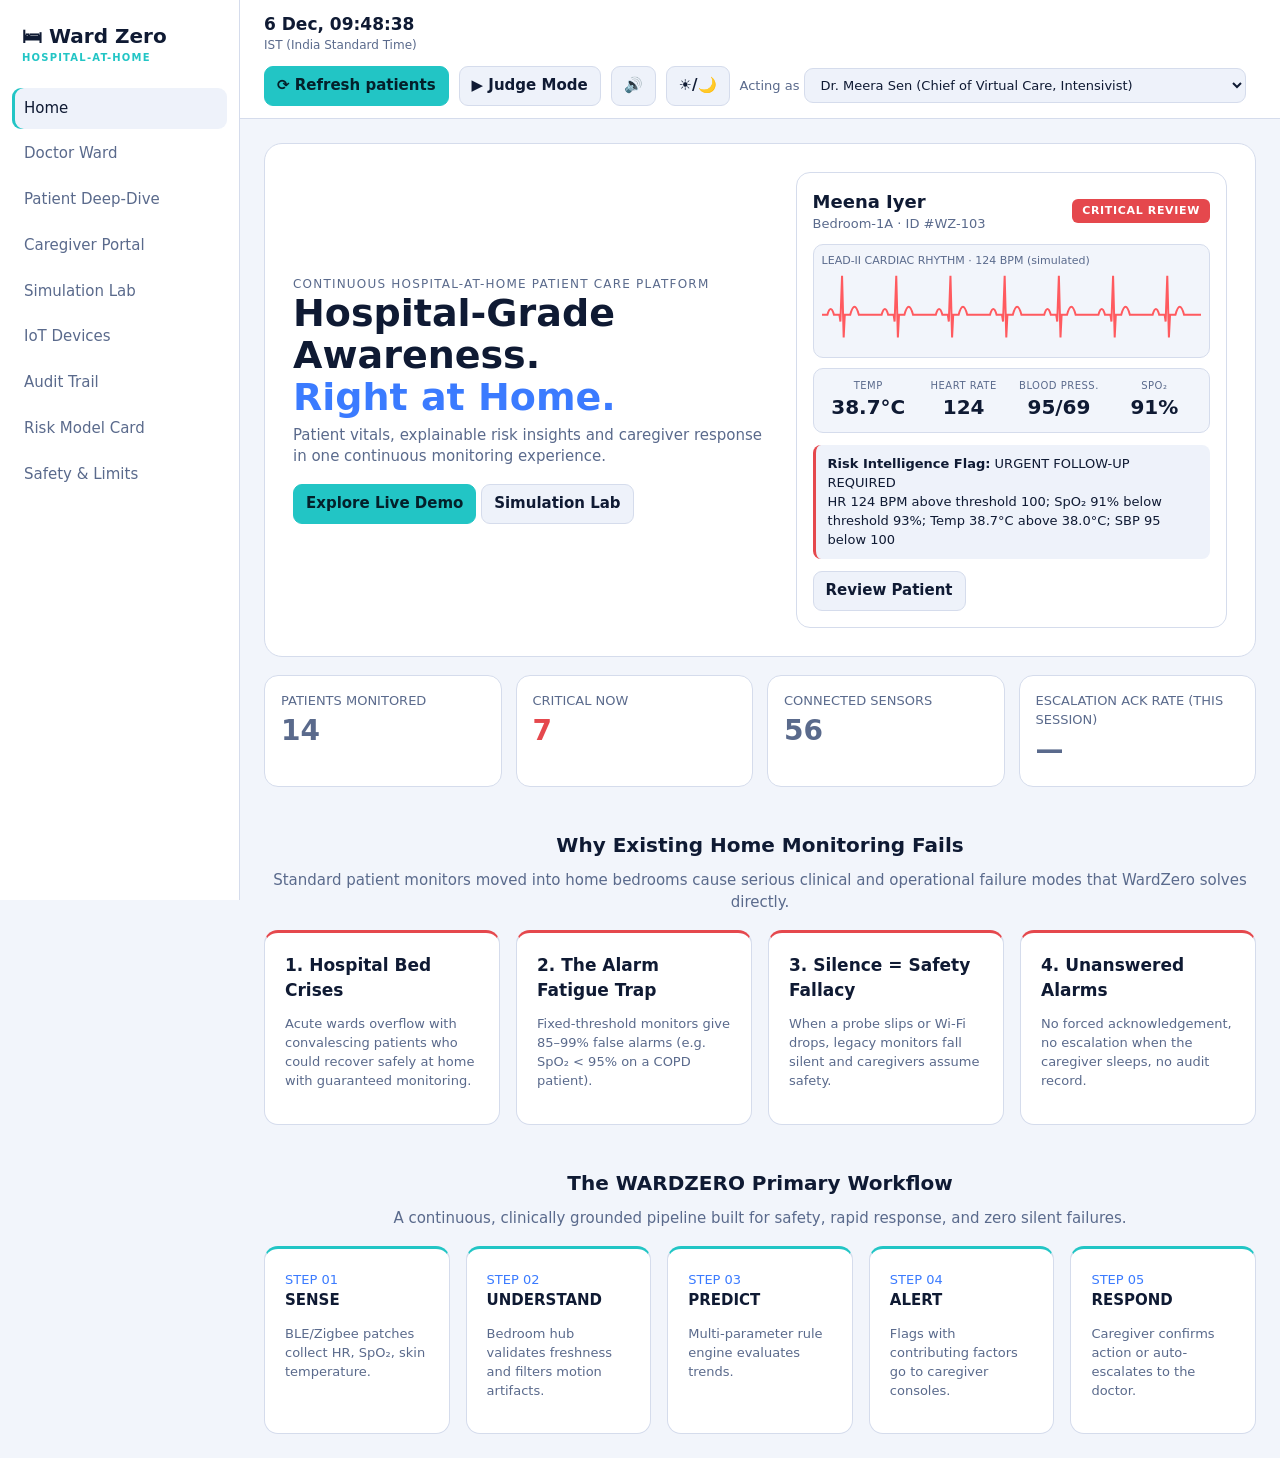
==== commit cef4ab5a: "Upload WardZero final project" ====
--- a/public/index.html
+++ b/public/index.html
@@ -26,7 +26,7 @@
 h1{font-size:26px;margin:0 0 6px}h2{font-size:20px;margin:26px 0 10px}p.s{color:var(--mut);margin:0 0 16px}
 .grid{display:grid;gap:16px;grid-template-columns:repeat(auto-fill,minmax(330px,1fr))}
 .card{background:var(--panel);border:1px solid var(--line);border-radius:14px;padding:16px}
-.badge{font-size:11px;font-weight:800;letter-spacing:.06em;padding:4px 10px;border-radius:6px;color:#fff}
+.badge,.mut[style*='text-align:right']{white-space:nowrap}.row{flex-wrap:wrap;gap:6px 12px}.badge{font-size:11px;font-weight:800;letter-spacing:.06em;padding:4px 10px;border-radius:6px;color:#fff}
 .STABLE{background:var(--ok)}.MODERATE{background:var(--warn)}.HIGH{background:var(--hi)}.CRITICAL{background:var(--crit)}
 .chips{display:flex;gap:8px;flex-wrap:wrap;margin:10px 0 18px}.chip{cursor:pointer;border-radius:20px}.chip.on{border-color:var(--acc);color:var(--acc)}
 .vit{display:grid;grid-template-columns:repeat(4,1fr);gap:6px;text-align:center;border:1px solid var(--line);border-radius:10px;padding:10px;margin:10px 0;background:var(--bg)}
@@ -71,7 +71,7 @@
  s+=t<=35?3:t<=36?1:t<=38?0:t<=39?1:2; s+=b<=90?3:b<=100?2:b<=110?1:b<=219?0:3;return s}
 function stat(s){return s>=7?'CRITICAL':s>=5?'HIGH':s>=3?'MODERATE':'STABLE'}
 function why(p){const w=[];if(p.hr>100)w.push(`HR ${p.hr} BPM above threshold 100`);if(p.spo2<93)w.push(`SpO₂ ${p.spo2}% below threshold 93%`);if(p.temp>38)w.push(`Temp ${p.temp}°C above 38.0°C`);if(p.sys<100)w.push(`SBP ${p.sys} below 100`);return w.length?w.join('; '):'All parameters within illustrative limits'}
-function mk(i,sev){const s=sev??Math.pow(Math.random(),1.8);const p={id:'WZ-'+(101+i),name:NAMES[i%NAMES.length],age:R(34,86),sex:Math.random()<.5?'Male':'Female',bed:'Bedroom-'+R(1,6)+P(['A','B']),dx:P(DX),doc:P(DOCS).split(' (')[0],cg1:P(CG),cg2:P(CG),
+function mk(i,sev){const s=sev??Math.pow(Math.random(),1.8);const p={id:'WZ-'+(101+i),name:NAMES[i%NAMES.length],age:R(34,86),bed:'Bedroom-'+R(1,6)+P(['A','B']),dx:P(DX),doc:P(DOCS).split(' (')[0],cg1:P(CG),cg2:P(CG),
  hr:Math.round(72+s*58+R(-4,4)),spo2:Math.round(98-s*9-R(0,1)),temp:+(36.6+s*2.3+Math.random()*.3).toFixed(1),sys:Math.round(128-s*38+R(-4,4))};p.dia=Math.round(p.sys*.63+R(-3,3));p.hist=Array.from({length:14},()=>p.hr+R(-6,6));fin(p);return p}
 function fin(p){p.news=score(p);p.status=stat(p.news);p.risk=Math.min(97,Math.round(p.news*p.news*1.4+R(0,3)))}
 function gen(){const n=R(6,16),names=[...NAMES].sort(()=>Math.random()-.5);pts=Array.from({length:n},(_,i)=>{const p=mk(i);p.name=names[i];return p});
@@ -88,12 +88,12 @@
 function ecg(){let d='M0 40',x=0;while(x<520){d+=` L${x+14} 40 L${x+20} 34 L${x+26} 40 L${x+40} 40 L${x+44} 46 L${x+50} 6 L${x+56} 60 L${x+60} 40 L${x+80} 40 L${x+90} 30 L${x+100} 40`;x+=110}return `<svg viewBox="0 0 520 70" width="100%" height="80"><path d="${d}" fill="none" stroke="#2fd6a0" stroke-width="2"/></svg>`}
 function spark(a){const m=Math.min(...a),M=Math.max(...a),pt=a.map((v,i)=>`${i*40},${70-(v-m)/(M-m||1)*60}`).join(' ');return `<svg viewBox="0 0 520 80" width="100%" height="90"><polyline points="${pt}" fill="none" stroke="#22c5c5" stroke-width="2.5"/></svg>`}
 function vit(p){return `<div class="vit"><div><span>TEMP</span><b>${p.temp}°C</b></div><div><span>HEART RATE</span><b>${p.hr}</b></div><div><span>BLOOD PRESS.</span><b>${p.sys}/${p.dia}</b></div><div><span>SPO₂</span><b>${p.spo2}%</b></div></div>`}
-function card(p){return `<div class="card"><div class="row"><b style="font-size:19px">${p.name}</b><span class="badge ${p.status}">${p.status}</span></div><div class="mut">${p.id} · ${p.age} y · ${p.sex} · ${p.bed}</div><div style="margin-top:6px"><b>Diagnosis:</b> ${p.dx}</div><div class="mut">Doctor: <b>${p.doc}</b> · Primary CG: <b>${p.cg1}</b> · Secondary: <b>${p.cg2}</b></div>${vit(p)}<div class="row"><span>NEWS2: <b>${p.news}</b> · 24–48h Risk: <b>${p.risk}%</b></span><button class="btn p" onclick="go(${pts.indexOf(p)})">View Deep-Dive →</button></div></div>`}
+function card(p){return `<div class="card"><div class="row"><b style="font-size:19px">${p.name}</b><span class="badge ${p.status}">${p.status}</span></div><div class="mut">${p.id} · ${p.age} y · ${p.bed}</div><div style="margin-top:6px"><b>Known condition (synthetic):</b> ${p.dx}</div><div class="mut">Doctor: <b>${p.doc}</b> · Primary CG: <b>${p.cg1}</b> · Secondary: <b>${p.cg2}</b></div>${vit(p)}<div class="row"><span>NEWS2: <b>${p.news}</b> · 24–48h Risk: <b>${p.risk}%</b></span><button class="btn p" onclick="go(${pts.indexOf(p)})">View Deep-Dive →</button></div></div>`}
 function go(i){sel=i;tab=2;render()}
 const V={
 0(){const f=[...pts].sort((a,b)=>b.news-a.news)[0],c=pts.filter(p=>p.status=='CRITICAL').length;return `<div class="hero"><div><div class="mut" style="letter-spacing:.1em;font-size:12px">CONTINUOUS HOSPITAL-AT-HOME PATIENT CARE PLATFORM</div><h1>Hospital-Grade Awareness.<em>Right at Home.</em></h1><p class="s">Patient vitals, explainable risk insights and caregiver response in one continuous monitoring experience.</p><button class="btn p" onclick="tab=1;render()">Explore Live Demo</button> <button class="btn" onclick="tab=4;render()">Simulation Lab</button></div>
 <div class="card"><div class="row"><div><b style="font-size:18px">${f.name}</b><div class="mut">${f.bed} · ID #${f.id}</div></div><span class="badge ${f.status}">${f.status=='CRITICAL'?'CRITICAL REVIEW':f.status}</span></div><div class="ecg" style="margin-top:10px"><div class="mut" style="font-size:11px">LEAD-II CARDIAC RHYTHM · ${f.hr} BPM (simulated)</div>${ecg(f.hr,f.status)}</div>${vit(f)}<div class="flag" style="border-color:var(${f.status=='STABLE'?'--ok':'--crit'})"><b>Risk Intelligence Flag:</b> ${f.status=='CRITICAL'?'URGENT FOLLOW-UP REQUIRED':f.status}<br>${why(f)}</div><button class="btn" onclick="go(${pts.indexOf(f)})">Review Patient</button></div></div>
-<div class="stats"><div class="card mut">PATIENTS MONITORED<b>${pts.length}</b></div><div class="card mut">CRITICAL NOW<b style="color:var(--crit)">${c}</b></div><div class="card mut">CONNECTED SENSORS<b>${pts.length*4}</b></div><div class="card mut">ESCALATION ACK RATE<b>98.4%</b></div></div>
+<div class="stats"><div class="card mut">PATIENTS MONITORED<b>${pts.length}</b></div><div class="card mut">CRITICAL NOW<b style="color:var(--crit)">${c}</b></div><div class="card mut">CONNECTED SENSORS<b>${pts.length*4}</b></div><div class="card mut">ESCALATION ACK RATE (THIS SESSION)<b>${alerts.length?Math.round(100*alerts.filter(a=>a.ack).length/alerts.length)+'%':'—'}</b></div></div>
 <h2 style="text-align:center;margin-top:44px">Why Existing Home Monitoring Fails</h2><p class="s" style="text-align:center">Standard patient monitors moved into home bedrooms cause serious clinical and operational failure modes that WardZero solves directly.</p><div class="g4f">${[['1. Hospital Bed Crises','Acute wards overflow with convalescing patients who could recover safely at home with guaranteed monitoring.'],['2. The Alarm Fatigue Trap','Fixed-threshold monitors give 85–99% false alarms (e.g. SpO₂ &lt; 95% on a COPD patient).'],['3. Silence = Safety Fallacy','When a probe slips or Wi-Fi drops, legacy monitors fall silent and caregivers assume safety.'],['4. Unanswered Alarms','No forced acknowledgement, no escalation when the caregiver sleeps, no audit record.']].map(x=>`<div class="card"><b>${x[0]}</b><p class="mut">${x[1]}</p></div>`).join('')}</div>
 <h2 style="text-align:center;margin-top:44px">The WARDZERO Primary Workflow</h2><p class="s" style="text-align:center">A continuous, clinically grounded pipeline built for safety, rapid response, and zero silent failures.</p><div class="g5f">${[['SENSE','BLE/Zigbee patches collect HR, SpO₂, skin temperature.'],['UNDERSTAND','Bedroom hub validates freshness and filters motion artifacts.'],['PREDICT','Multi-parameter rule engine evaluates trends.'],['ALERT','Flags with contributing factors go to caregiver consoles.'],['RESPOND','Caregiver confirms action or auto-escalates to the doctor.']].map((x,i)=>`<div class="card"><span class="mut" style="color:#3b7bff">STEP 0${i+1}</span><br><b>${x[0]}</b><p class="mut">${x[1]}</p></div>`).join('')}</div>`},
 1(){const cnt=s=>pts.filter(p=>p.status==s).length,L=[...pts].sort((a,b)=>b.news-a.news).filter(p=>(flt=='All'||p.status==String(flt||'').toUpperCase())&&(p.name+p.bed+p.dx).toLowerCase().includes(q));
@@ -103,7 +103,7 @@
 4(){return `<h1>Simulation Lab</h1><p class="s">Inject synthetic anomalies and watch the rules respond.</p><button class="btn p" onclick="anom()">⚠ Simulate anomaly</button> <button class="btn" onclick="drift()">Simulate new reading</button>`},
 5(){return `<h1>Audit Trail</h1><p class="s">Tamper-evident record of events.</p><div class="card"><table>${log.map(l=>`<tr><td class="mut">${l.t}</td><td>${l.m}</td></tr>`).join('')}</table></div>`},
 6(){return `<h1>Risk Model Card</h1><div class="card"><p>Inputs: HR, SpO₂, temperature, systolic BP. Output: NEWS2-style score and bands (Stable 0–2, Moderate 3–4, High 5–6, Critical 7+). Rules are explainable and each flag lists its contributing factors.</p><p class="mut">Thresholds are illustrative; data is synthetic.</p></div>`},
-7(){return `<h1>Safety &amp; Limits</h1><div class="card"><p>Synthetic data only. Not a medical device. A deterministic safety floor overrides any ML output, and unacknowledged alerts auto-escalate to the attending physician.</p></div>`}};
+7(){return `<h1>Safety &amp; Limits</h1><div class="card"><p>Synthetic data only. Not a medical device. This page is a browser-only demo: the integrated backend and ML model run via docker compose (localhost:8000). A deterministic safety floor overrides any ML output, and unacknowledged alerts auto-escalate to the attending physician.</p></div>`}};
 const cg={};function C(p){return cg[p.id]=cg[p.id]||{st:'Awaiting',notes:[],a:R(2,30),b:R(40,180)}}
 function cgAct(id,s){const p=pts.find(x=>x.id==id);C(p).st=s;acked[id]=1;siren(0);addLog(`${p.name}: caregiver ${s.toLowerCase()}`);render()}
 function cgNote(id,t){const p=pts.find(x=>x.id==id);C(p).notes.unshift(now()+' — '+t);addLog(`${p.name}: caregiver note added`);render()}
@@ -129,19 +129,133 @@
 return `<div class='g4'>${c('TEMPERATURE',p.temp,'°C','baseline 36.7',h.t,COL.t)}${c('HEART RATE',p.hr,'bpm','baseline 74',h.h,COL.h)}${c('BLOOD PRESSURE',p.sys,'/'+p.dia+' mmHg','baseline 121',h.s,COL.s)}${c('SPO₂',p.spo2,'%','baseline 97',h.o,COL.o)}<div class='card'><span class='mut'>EARLY-WARNING SCORE</span><div><span class='big'>${p.news}</span> / 12 (illustrative)</div><p class='mut'>NEWS2-style safety floor. Any single red vital (+3) or score ≥ 7 → Critical, always overrides ML.</p></div></div><div class='grid' style='margin-top:16px'><div class='card'><span class='mut'>DETERIORATION RISK · 24–48H OUTLOOK</span><div class='row' style='justify-content:flex-start;gap:18px'>${gauge(p.risk)}<div><b>Why?</b> <span class='mut'>(top contributing features)</span><p>${why(p)}</p></div></div><b style='font-size:26px;color:var(--${bc})'>${band}</b> <span class='mut'>probability ${p.risk}%</span></div><div class='card'><span class='mut'>ALERT FEED &amp; 3-TIER CLOSED-LOOP ESCALATION</span>${feed(i)}</div></div><div class='card' style='margin-top:16px'><span class='mut'>MODEL RISK VS. EARLY-WARNING SCORE (48H HISTORY) · LINE = RISK · BARS = NEWS2</span><svg viewBox='0 0 520 90' width='100%' height='90'>${h.n.map((v,j)=>`<rect x='${j*10.8}' y='${88-v*6}' width='7' height='${v*6}' fill='#22c5c566'/>`).join('')}<polyline fill='none' stroke='#ec5fa8' stroke-width='2' points='${h.r.map((v,j)=>`${j*10.8},${88-v*.85}`).join(' ')}'/></svg></div>`}
 function kp(l,v){return `<div class='k'><b>${v}</b><span class='mut'>${l}</span></div>`}
 V[2]=function(){const i=sel??0,p=pts[i],A=alerts.filter(a=>a.pid==p.id),ak=A.filter(a=>a.ack),mt=ak.length?(ak.reduce((s,a)=>s+a.ack-a.ts,0)/ak.length/1000).toFixed(1)+'s':'—',h=H(p);
-return `<div class='row'><label>Select Patient: <select onchange='sel=+this.value;render()'>${pts.map((x,j)=>`<option value='${j}' ${j==i?'selected':''}>${x.id}: ${x.name} (${x.bed})</option>`).join('')}</select></label><span class='mut'><b>${p.name}</b> · ${p.age} y · ${p.dx} · Room: <b>${p.bed}</b> · Doctor: <b>${p.doc}</b></span></div><div id='dv' style='margin-top:14px'>${dv(i)}</div><div class='grid' style='margin-top:16px'><div class='card'><span class='mut'>PATIENT SIMULATION REMOTE CONTROL</span><p class='mut'>INJECT PHYSIOLOGY SCENARIO</p>${['Stable','Slow Deterioration','Acute Sepsis / Event'].map((s,k)=>`<button class='btn' onclick='trig(${i},${k})'>${s}</button>`).join(' ')}<p class='mut'>SENSOR FAULTS &amp; OUTAGES</p>${['Sensor Fault (Probe Off)','Flatline (Frozen Sensor)','Network Outage','Mains Power Loss'].map((s,k)=>`<button class='btn' onclick='trig(${i},${3+k})'>${s}</button>`).join(' ')}</div><div class='card'><span class='mut'>CLINICAL NOTES &amp; MULTILINGUAL CONTEXT</span><textarea id='nt' rows='3' class='btn' style='width:100%;margin:8px 0' placeholder='Add clinical impression or caregiver symptom note… (English / தமிழ் / हिन्दी)'></textarea><button class='btn p' onclick='addN(${i},-1)'>Add Note</button> ${NC.map((s,k)=>`<button class='btn' onclick='addN(${i},${k})'>${s}</button>`).join(' ')}${(notes[p.id]||[]).map(n=>`<p class='mut'>${n}</p>`).join('')||`<p class='mut'>No clinical notes recorded yet.</p>`}</div><div class='card'><span class='mut'>LEARNED PERSONAL BASELINE &amp; METRICS</span><p>TEMP: <b>${ms(h.t)}</b></p><p>HR: <b>${ms(h.h)}</b></p><p>SBP: <b>${ms(h.s)}</b></p><p>SPO2: <b>${ms(h.o)}</b></p><span class='mut'>CAREGIVER RESPONSE KPI</span><div class='g4' style='margin-top:8px'>${kp('Alerts',A.length)}${kp('Critical',A.filter(a=>a.sev=='CRITICAL').length)}${kp('Mean time to ack',mt)}${kp('Mean time to resolve','—')}${kp('Missed escalations',A.filter(a=>!a.ack&&Date.now()-a.ts>60000).length)}${kp('Unacknowledged',A.filter(a=>!a.ack).length)}</div></div></div>`};
+return `<div class='row'><label>Select Patient: <select onchange='sel=+this.value;render()'>${pts.map((x,j)=>`<option value='${j}' ${j==i?'selected':''}>${x.id}: ${x.name} (${x.bed})</option>`).join('')}</select></label><span class='mut'><b>${p.name}</b> · ${p.age} y · ${p.dx} · Room: <b>${p.bed}</b> · Doctor: <b>${p.doc}</b></span></div><div id='dv' style='margin-top:14px'>${dv(i)}</div><div class='grid' style='margin-top:16px'><div class='card'><div id='tl'>${timeline(i)}</div></div><div class='card'><span class='mut'>CLINICAL NOTES &amp; MULTILINGUAL CONTEXT</span><textarea id='nt' rows='3' class='btn' style='width:100%;margin:8px 0' placeholder='Add clinical impression or caregiver symptom note… (English / தமிழ் / हिन्दी)'></textarea><button class='btn p' onclick='addN(${i},-1)'>Add Note</button> ${NC.map((s,k)=>`<button class='btn' onclick='addN(${i},${k})'>${s}</button>`).join(' ')}${(notes[p.id]||[]).map(n=>`<p class='mut'>${n}</p>`).join('')||`<p class='mut'>No clinical notes recorded yet.</p>`}</div><div class='card'><span class='mut'>LEARNED PERSONAL BASELINE &amp; METRICS</span><p>TEMP: <b>${ms(h.t)}</b></p><p>HR: <b>${ms(h.h)}</b></p><p>SBP: <b>${ms(h.s)}</b></p><p>SPO2: <b>${ms(h.o)}</b></p><span class='mut'>CAREGIVER RESPONSE KPI</span><div class='g4' style='margin-top:8px'>${kp('Alerts',A.length)}${kp('Critical',A.filter(a=>a.sev=='CRITICAL').length)}${kp('Mean time to ack',mt)}${kp('Mean time to resolve','—')}${kp('Missed escalations',A.filter(a=>!a.ack&&Date.now()-a.ts>60000).length)}${kp('Unacknowledged',A.filter(a=>!a.ack).length)}</div></div></div>`};
+function cpData(p){const st=p.status,h=H(p),A=alerts.filter(a=>a.pid==p.id&&!a.res&&!(a.sev=='INFO'&&a.ack)),nt=(notes[p.id]||[])[0],
+ fr={CRITICAL:['Continuous','Attending physician + both caregivers'],HIGH:['Every 15 min','Secondary caregiver + physician on standby'],MODERATE:['Every 30 min','Primary caregiver'],STABLE:['Routine','Primary caregiver (routine)']}[st],todo=[];
+ if(p.fault)todo.push('Check bedside device — data may be unreliable');
+ if(p.hr>100||p.hr<50)todo.push('Heart rate '+p.hr+' bpm out of range — manual re-check');
+ if(p.spo2<93)todo.push('SpO₂ '+p.spo2+'% out of range — manual re-check');
+ if(p.sys<100)todo.push('Systolic BP '+p.sys+' out of range — manual re-check');
+ if(p.temp>38||p.temp<36)todo.push('Temperature '+p.temp+' °C out of range — manual re-check');
+ if(p.risk>=65)todo.push('High 24–48h risk ('+p.risk+'%) — physician review today');else if(p.risk>=30)todo.push('Moderate 24–48h risk ('+p.risk+'%) — watch trend');
+ if(A.length)todo.push(A.length+' open alert'+(A.length>1?'s':''));
+ if(nt)todo.push('Latest note: '+nt.split(' — ').slice(1).join(' — '));
+ if(!todo.length)todo.push('No action needed — routine monitoring');return{fr,todo,open:A.length}}
+
+var tlF='All',tlX={},sbSec={S:1,B:1,A:1,R:1},sbNote={},sbTo='';
+const esc=x=>String(x==null?'':x).replace(/&/g,'&amp;').replace(/</g,'&lt;').replace(/>/g,'&gt;');
+const TLI={critical_alert:['🚨','crit'],alert_ack:['✅','ok'],alert_ack_resolve:['✅','ok'],responding:['🚶','ok'],alert_resolved:['✅','ok'],auto_escalate:['⚠️','crit'],auto_escalate_doctor:['⚠️','crit'],note_added:['📝','acc'],buffer_replayed:['🔁','ok'],link_restored:['🌐','ok'],battery_low:['🔋','warn'],caregiver_checkin:['📍','acc'],network_outage:['🌐','hi'],handover_sent:['📤','acc'],handover_generated:['📋','acc'],manual_verify:['🩺','acc'],checklist_complete:['📋','ok']};
+function tli(x){if(TLI[x])return TLI[x];if(/^(scenario_|whatif)/.test(x))return['🧪','mut'];if(/fault/.test(x))return['🔌','hi'];return['•','mut']}
+function tcat(x){x=x||'';if(/ack|resolved|responding|checkin/.test(x))return'Response';if(/critical_alert|escalate/.test(x))return'Alerts';if(x=='note_added')return'Notes';if(/fault|network|battery|buffer|link/.test(x))return'Device';return'System'}
+function tlSet(f){tlF=f;refreshTl()}function tlTog(h){tlX[h]=!tlX[h];refreshTl()}
+function refreshTl(){const e=document.getElementById('tl');if(!e)return;const l=document.getElementById('tll'),st=l?l.scrollTop:0;e.innerHTML=timeline(sel??0);const n=document.getElementById('tll');if(n)n.scrollTop=st}
+function timeline(i){const p=pts[i],A=alerts.filter(a=>a.pid==p.id);A.forEach(a=>{if(!a.id)a.id=++AID});
+ const ak=A.filter(a=>a.tA),mt=ak.length?Math.round(ak.reduce((s,a)=>s+a.tA,0)/ak.length)+'s':'—',esc2=A.filter(a=>a.e2).length,rs=A.filter(a=>a.res).length,
+ all=log.filter(l=>l.p&&String(l.p).split(',').includes(p.id)),CATS=['All','Alerts','Response','Notes','Device','System'],cnt=c=>c=='All'?all.length:all.filter(l=>tcat(l.x)==c).length,
+ ev=all.filter(l=>tlF=='All'||tcat(l.x)==tlF).slice(0,30),O=A.filter(a=>!a.res&&!(a.sev=='INFO'&&a.ack)),
+ k=(l,v)=>`<div class='k'><b>${v}</b><span class='mut'>${l}</span></div>`;
+ return `<div class='row'><span class='mut'>INCIDENT TIMELINE &amp; RESPONSE TRACKER</span><span class='badge ${p.status}'>${p.status}</span></div>
+ <div style='display:grid;grid-template-columns:repeat(auto-fit,minmax(96px,1fr));gap:8px;margin:10px 0'>${k('Alerts',A.length)}${k('Mean time to ack',mt)}${k('Escalations',esc2)}${k('Resolved',rs)}</div>
+ ${O.length?`<div style='margin-bottom:10px'><span class='mut'>OPEN ALERTS — ACT HERE (as ${esc(dn())})</span>${O.map(a=>{const inf=a.sev=='INFO',st=a.res?'RESOLVED':a.tR!=null?'RESPONDING':a.ack?'ACKNOWLEDGED':'NOTIFIED';return `<div class='ac' style='margin-top:6px;border-left-color:var(--${a.sev=='CRITICAL'?'crit':inf?'acc':'warn'})'><div class='row'><span><span class='badge ${inf?'INFO':a.sev=='CRITICAL'?'CRITICAL':'MODERATE'}'>${a.sev}</span> <b>${esc(a.title||'Alert')}</b></span><span class='mut'>${st}</span></div><div class='mut'>${esc(a.msg||(a.items&&a.items[0])||'')}</div><div style='margin-top:6px;display:flex;gap:6px;flex-wrap:wrap'><button class='btn' ${a.ack?'disabled':''} onclick='ackK(${a.id})'>Acknowledge</button>${inf?'':`<button class='btn' ${a.tR!=null||a.res?'disabled':''} onclick='respA(${a.id})'>Responding</button><button class='btn p' onclick='resA(${a.id})'>Resolve</button>`}</div></div>`}).join('')}</div>`:''}
+ <div class='chips' style='margin:8px 0'>${CATS.map(c=>`<button class='btn chip ${tlF==c?'on':''}' style='padding:4px 10px;font-size:13px' onclick="tlSet('${c}')">${c} (${cnt(c)})</button>`).join('')}</div>
+ <div id='tll' style='max-height:400px;overflow:auto;border-left:2px solid var(--line);margin-left:6px;padding-left:14px'>
+ <div style='position:relative;margin-bottom:12px'><span style='position:absolute;left:-23px;top:0'>🟢</span><b>Now</b> <span class='mut'>live</span><div>NEWS2 ${p.news} · risk ${p.risk}% · HR ${p.hr} · SpO₂ ${p.spo2}% · ${p.temp}°C · ${p.sys}/${p.dia}${p.fault?' · <span class="chp chr">device fault</span>':''}</div></div>
+ ${ev.map(l=>{const t=tli(l.x||''),o=tlX[l.h];return `<div onclick="tlTog('${l.h}')" title='Click for details' style='position:relative;margin-bottom:12px;cursor:pointer'><span style='position:absolute;left:-24px;top:0'>${t[0]}</span><span class='mut'>${l.t}</span> <span class='chp'>${esc((l.x||'event').replace(/_/g,' '))}</span> <span class='mut'>${o?'▾':'▸'}</span><div style='color:var(--${t[1]=='mut'?'tx':t[1]})'>${esc(l.m)}</div>${o?`<div class='k' style='margin-top:6px;font-size:12px;font-family:monospace;word-break:break-all'>patient: ${esc(l.p)}<br>actor: ${esc(l.a||'system')}<br>action: ${esc(l.x||'event')}<br>hash: ${l.h.slice(0,32)}…<br>prev: ${l.prev.slice(0,32)}…<br><span style='color:var(--ok)'>✓ part of the tamper-evident hash chain</span></div>`:`<div class='mut' style='font-size:12px'>by ${esc(l.a||'system')}</div>`}</div>`}).join('')||`<p class='mut'>${all.length?'No '+tlF.toLowerCase()+' events for this patient.':'No events recorded for this patient yet. Inject a scenario from the Simulation Lab or a fault from IoT Devices and every alert, acknowledgement, escalation and note will appear here.'}</p>`}
+ </div>`}
+function sbarText(i){const p=pts[i],h=H(p),A=alerts.filter(a=>a.pid==p.id&&!a.res&&!(a.sev=='INFO'&&a.ack)),d=cpData(p),av=a=>Math.round(a.reduce((x,y)=>x+y,0)/a.length),tr=(a,b)=>{const x=a[a.length-1]-a[0];return Math.abs(x)<b?'steady':x>0?'rising':'falling'},nt=(notes[p.id]||[]).slice(0,2).map(x=>x.split(' — ').slice(1).join(' — ')),
+ sec={S:`S — SITUATION\n${p.name}, ${p.age} y. Status ${p.status} (NEWS2 ${p.news}/12). 24–48h deterioration risk ${p.risk}%.${A.length?' '+A.length+' open alert'+(A.length>1?'s':'')+'.':' No open alerts.'}`,
+ B:`B — BACKGROUND\nKnown condition (synthetic): ${p.dx}. Doctor: ${p.doc}. Caregivers: ${p.cg1} (primary), ${p.cg2} (secondary).\nRecent average (last 40 readings): HR ${av(h.h)} bpm, SBP ${av(h.s)} mmHg, SpO₂ ${av(h.o)}%, temp ${(h.t.reduce((x,y)=>x+y,0)/h.t.length).toFixed(1)} °C.`,
+ A:`A — ASSESSMENT\nNow: HR ${p.hr} bpm (${tr(h.h,4)}), SpO₂ ${p.spo2}% (${tr(h.o,.6)}), BP ${p.sys}/${p.dia} mmHg (${tr(h.s,4)}), temp ${p.temp} °C (${tr(h.t,.2)}).\nContributing factors: ${why(p)}.\nDevice: ${p.fault?'FAULT — readings may be unreliable':'streaming normally'}.${nt.length?'\nCaregiver notes: '+nt.join('; '):''}`,
+ R:`R — RECOMMENDATION\nVitals checks: ${d.fr[0]}. Notify: ${d.fr[1]}.\n${d.todo.map(x=>'• '+x).join('\n')}`},
+ body=['S','B','A','R'].filter(k=>sbSec[k]).map(k=>sec[k]).join('\n\n'),n=(sbNote[p.id]||'').trim();
+ return `SBAR HANDOVER — ${p.name} (${p.id}, ${p.bed})\nGenerated ${now()} by ${dn()}\n\n${body}${n?'\n\nHANDOVER NOTE (by '+dn()+')\n'+n:''}\n\nMonitoring and escalation guidance only; not a diagnosis or treatment instruction. Data is synthetic.`}
+function sbTog(k){sbSec[k]=sbSec[k]?0:1;if(!Object.values(sbSec).some(Boolean))sbSec[k]=1;render()}
+function sbInput(i,v){sbNote[pts[i].id]=v;const e=document.getElementById('sbp');if(e)e.textContent=sbarText(i)}
+function sbarCard(i){const p=pts[i],me=dn(),to=[...document.getElementById('doc').options].map(o=>o.value).filter(v=>v!=me),names={S:'Situation',B:'Background',A:'Assessment',R:'Recommendation'};
+ return `<div class='card' style='margin-top:16px'><div class='row'><span class='mut'>SHIFT HANDOVER SUMMARY (SBAR) — ${esc(p.name)}</span><button class='btn' onclick='render()'>⟳ Regenerate</button></div>
+ <div class='chips' style='margin:10px 0 6px;align-items:center'><span class='mut'>INCLUDE:</span>${['S','B','A','R'].map(k=>`<button class='btn chip ${sbSec[k]?'on':''}' style='padding:4px 10px;font-size:13px' onclick="sbTog('${k}')">${sbSec[k]?'✓ ':''}${names[k]}</button>`).join('')}</div>
+ <pre id='sbp' style='white-space:pre-wrap;font:13px/1.5 ui-monospace,Consolas,monospace;margin:8px 0;background:var(--bg);border:1px solid var(--line);border-radius:10px;padding:14px'>${esc(sbarText(i))}</pre>
+ <textarea rows='2' class='btn' style='width:100%;margin-bottom:10px' placeholder='Add your own handover note (e.g. family concerns, pending tasks)…' oninput='sbInput(${i},this.value)'>${esc(sbNote[p.id]||'')}</textarea>
+ <div class='row' style='flex-wrap:wrap;justify-content:flex-start;gap:10px'><label class='mut'>Hand over to <select id='sbto' onchange='sbTo=this.value'><option value=''>— choose —</option>${to.map(v=>`<option ${v==sbTo?'selected':''}>${esc(v)}</option>`).join('')}</select></label><button class='btn p' onclick='sendSB(${i})'>📤 Send handover</button><button class='btn' onclick='copySB(${i})'>Copy</button><button class='btn' onclick='dlSB(${i})'>Download .txt</button></div></div>`}
+function sbLog(i,x,m){addLog(pts[i].name+': '+m,pts[i].id,dn(),x)}
+function sendSB(i){const to=document.getElementById('sbto').value;if(!to){toast('Choose who to hand over to first.','warn',3000);return}sbTo=to;sbLog(i,'handover_sent','SBAR handover sent to '+to.split(' (')[0]);toast('📤 Handover for <b>'+esc(pts[i].name)+'</b> sent to <b>'+esc(to.split(' (')[0])+'</b> and recorded in the audit trail.','ok',4500);refreshTl()}
+function copySB(i){const t=sbarText(i),done=()=>{sbLog(i,'handover_generated','SBAR handover copied');toast('✅ Handover copied to clipboard','ok',3000)};if(navigator.clipboard&&navigator.clipboard.writeText)navigator.clipboard.writeText(t).then(done,()=>{fbCopy(t);done()});else{fbCopy(t);done()}}
+function dlSB(i){const b=new Blob([sbarText(i)],{type:'text/plain;charset=utf-8'}),u=URL.createObjectURL(b),a=document.createElement('a');a.href=u;a.download='handover-'+pts[i].id+'.txt';document.body.appendChild(a);a.click();a.remove();setTimeout(()=>URL.revokeObjectURL(u),1000);sbLog(i,'handover_generated','SBAR handover downloaded');toast('⬇ Handover downloaded','ok',3000)}
+function fbCopy(t){const x=document.createElement('textarea');x.value=t;document.body.appendChild(x);x.select();try{document.execCommand('copy')}catch(e){}x.remove()}
+const V2o=V[2];var sbOpen=false,lmV='h',lmW=40,lmHv=null,lmChk={};
+const LMV={h:{n:'Heart rate',u:'bpm',lo:30,hi:160,safe:[51,90],red:[40,131],c:COL.h,z:v=>v<=40?3:v<=50?1:v<=90?0:v<=110?1:v<=130?2:3,g:p=>p.hr},
+ o:{n:'SpO₂',u:'%',lo:80,hi:100,safe:[96,100],red:[91],c:COL.o,z:v=>v>=96?0:v>=94?1:v>=92?2:3,g:p=>p.spo2},
+ t:{n:'Temperature',u:'°C',lo:34,hi:40,safe:[36.1,38],red:[35,39],c:COL.t,z:v=>v<=35?3:v<=36?1:v<=38?0:v<=39?1:2,g:p=>p.temp},
+ s:{n:'Systolic BP',u:'mmHg',lo:70,hi:160,safe:[111,160],red:[90],c:COL.s,z:v=>v<=90?3:v<=100?2:v<=110?1:v<=219?0:3,g:p=>p.sys}};
+const ZT=['normal','watch','elevated','critical'],ZC=['ok','warn','hi','crit'];
+function lmOpen(p){return alerts.filter(a=>a.pid==p.id&&!a.res&&!(a.sev=='INFO'&&a.ack)).sort((a,b)=>(b.sev=='CRITICAL')-(a.sev=='CRITICAL'))}
+function lmSet(k){lmV=k;lmHv=null;refreshLm()}function lmWin(n){lmW=n;lmHv=null;refreshLm()}
+function lmMove(e,m){const r=e.currentTarget.getBoundingClientRect(),fx=(e.clientX-r.left)/r.width*600,j=Math.round((fx-40)/550*(m-1));lmHv=Math.max(0,Math.min(m-1,j));refreshLm()}
+function lmLeave(){lmHv=null;refreshLm()}
+function lmChart(i){const p=pts[i],h=H(p),S=LMV[lmV],all=h[{h:'h',o:'o',t:'t',s:'s'}[lmV]],data=all.slice(-lmW),m=data.length,
+ x=j=>40+j*(550/(m-1)),y=v=>180-(Math.max(S.lo,Math.min(S.hi,v))-S.lo)/(S.hi-S.lo)*170,
+ mean=data.reduce((a,b)=>a+b,0)/m,sd=Math.sqrt(data.reduce((a,b)=>a+(b-mean)**2,0)/m),mn=Math.min(...data),mx=Math.max(...data),dec=lmV=='t'?1:0,f=v=>(+v).toFixed(dec),
+ hi=lmHv==null?m-1:Math.min(lmHv,m-1),hv=data[hi],z=S.z(hv),age=Math.round((m-1-hi)*1.5),
+ mk=alerts.filter(a=>a.pid==p.id).map(a=>{const j=m-1-Math.round((Date.now()-a.ts)/1500);return j>=0&&j<m?`<line x1='${x(j)}' x2='${x(j)}' y1='10' y2='180' stroke='#e5484d' stroke-width='1.5' stroke-dasharray='3 3'/><text x='${x(j)}' y='9' font-size='11' text-anchor='middle'>🚨</text>`:''}).join(''),
+ tabs=Object.keys(LMV).map(k=>{const v=LMV[k],val=v.g(p),zz=v.z(val);return `<button class='btn chip ${lmV==k?'on':''}' style='padding:4px 10px;font-size:13px' onclick="lmSet('${k}')"><span style='color:var(--${ZC[zz]})'>●</span> ${v.n} <b>${k=='t'?val:Math.round(val)}</b></button>`}).join(''),
+ wins=[[10,'15 s'],[20,'30 s'],[40,'60 s']].map(w=>`<button class='btn chip ${lmW==w[0]?'on':''}' style='padding:4px 10px;font-size:13px' onclick='lmWin(${w[0]})'>${w[1]}</button>`).join('');
+ return `<div class='row' style='flex-wrap:wrap;margin-bottom:8px'><div class='chips' style='margin:0'>${tabs}</div><div class='chips' style='margin:0'>${wins}</div></div>
+ <div class='row' style='margin:4px 0'><span><b style='font-size:24px'>${f(hv)}</b> <span class='mut'>${S.u}</span> <span class='chp ${z>=2?'chr':z==0?'chg':''}'>${ZT[z]}</span></span><span class='mut'>${hi==m-1&&lmHv==null?'live · now':age+' s ago'} · hover or touch the chart to inspect</span></div>
+ <svg viewBox='0 0 600 190' width='100%' style='touch-action:none;display:block;background:#22c5c50d;border-radius:8px' onpointermove='lmMove(event,${m})' onpointerleave='lmLeave()'>
+ <rect x='40' width='550' y='${y(S.safe[1])}' height='${Math.max(0,y(S.safe[0])-y(S.safe[1]))}' fill='#2fbf71' opacity='.13'/>
+ ${S.red.map(r=>`<line x1='40' x2='590' y1='${y(r)}' y2='${y(r)}' stroke='#e5484d' stroke-dasharray='5 4' opacity='.7'/><text x='592' y='${y(r)+4}' font-size='10' fill='#e5484d'>${r}</text>`).join('')}
+ <line x1='40' x2='590' y1='${y(mean)}' y2='${y(mean)}' stroke='currentColor' stroke-dasharray='2 4' opacity='.4'/>
+ <text x='4' y='${y(S.hi)+10}' font-size='10' fill='currentColor' opacity='.6'>${S.hi}</text><text x='4' y='${y(S.lo)}' font-size='10' fill='currentColor' opacity='.6'>${S.lo}</text>
+ ${mk}<polyline fill='none' stroke='${S.c}' stroke-width='2.5' stroke-linejoin='round' points='${data.map((v,j)=>x(j).toFixed(1)+','+y(v).toFixed(1)).join(' ')}'/>
+ <line x1='${x(hi)}' x2='${x(hi)}' y1='10' y2='180' stroke='currentColor' opacity='.5'/><circle cx='${x(hi)}' cy='${y(hv)}' r='5' fill='${S.c}' stroke='#fff' stroke-width='1.5'/></svg>
+ <div class='g4' style='margin-top:8px'>${kp('Mean',f(mean))}${kp('Min – Max',f(mn)+' – '+f(mx))}${kp('Variability (SD)',sd.toFixed(dec?2:1))}${kp('Trend',Math.abs(data[m-1]-data[0])<(dec?.2:3)?'→ steady':data[m-1]>data[0]?'↑ rising':'↓ falling')}</div>
+ <p class='mut' style='font-size:12px;margin:6px 0 0'>Green band = safe range · red dashed = red-band limit · dotted = window mean · 🚨 = alert raised (illustrative thresholds, synthetic data)</p>`}
+function lmItems(a){return a&&a.title?['Check the probe and cable are firmly attached','Check Wi-Fi and mains power at the bedside hub','Confirm the patient is comfortable and responsive','Tell the secondary caregiver the device is being checked']:['Confirm the patient is awake and responsive','Re-seat the probe and check its placement','Take a manual pulse and SpO₂ reading and compare it with the device','Tell the family / secondary caregiver','Add a symptom note in Clinical Notes']}
+function lmTick(k){const p=pts[sel??0],O=lmOpen(p),a=O[0];if(!a)return;const c=lmChk[p.id]=lmChk[p.id]||{};c[k]=!c[k];const it=lmItems(a);if(it.every((_,j)=>c[j])&&!c.logged){c.logged=1;addLog(p.name+': response checklist completed ('+it.length+' steps)',p.id,dn(),'checklist_complete')}refreshLm()}
+function lmKit(i){const p=pts[i],O=lmOpen(p),a=O[0],f=p.cg1.split(' ')[0],g=p.cg2.split(' ')[0],n=Date.now();
+ if(!a){delete lmChk[p.id];return `<span class='mut'>ESCALATION LADDER &amp; RESPONSE CHECKLIST</span><div class='k' style='margin-top:10px;border-left:3px solid var(--ok)'><b style='font-size:18px'>✅ All clear</b><span class='mut'>No open alerts for ${esc(p.name)}. The ladder and checklist reset automatically once an alert is resolved.</span></div>`}
+ if(!a.id)a.id=++AID;const inf=a.sev=='INFO',E1=a.esc&&isFinite(a.esc)?a.esc:a.ts+45000,E2=E1+45000,cd=t=>Math.max(0,Math.ceil((t-n)/1000)),
+ st=(done,txt,col)=>`<div class='k' style='border-top:3px solid var(--${col});flex:1;min-width:120px'><span class='mut'>${txt[0]}</span><b style='font-size:15px'>${txt[1]}</b><span class='mut' style='font-size:12px'>${txt[2]}</span></div>`,
+ s1=st(0,['LEVEL 0 · PRIMARY',esc(f),a.ack?'✓ acknowledged by '+esc(a.by||''):'notified · waiting'],a.ack?'ok':'warn'),
+ s2=st(0,['LEVEL 1 · SECONDARY',esc(g),a.ack?'not needed':inf?'not applicable':a.e2?'⚠ escalated':'escalates in '+cd(E1)+'s'],a.ack||inf?'line':a.e2?'crit':'warn'),
+ s3=st(0,['LEVEL 2 · DOCTOR',esc(p.doc),a.ack?'not needed':inf?'not applicable':a.e3?'⚠ escalated':a.e2?'escalates in '+cd(E2)+'s':'after level 1'],a.ack||inf?'line':a.e3?'crit':'line'),
+ it=lmItems(a),c=lmChk[p.id]||{},dn2=it.filter((_,j)=>c[j]).length;
+ return `<span class='mut'>ESCALATION LADDER &amp; RESPONSE CHECKLIST</span><div style='display:flex;gap:8px;flex-wrap:wrap;margin:10px 0'>${s1}${s2}${s3}</div>
+ <div class='row'><b>${esc(a.title||'Critical vital signs')}</b><span class='mut'>${dn2}/${it.length} done</span></div><div class='pb' style='margin:6px 0 10px'><i style='width:${dn2/it.length*100}%;background:var(--ok)'></i></div>
+ ${it.map((t,j)=>`<div onclick='lmTick(${j})' style='cursor:pointer;display:flex;gap:10px;align-items:center;padding:8px 10px;margin-bottom:6px;border:1px solid var(--line);border-radius:9px;background:${c[j]?'#1d4d3555':'var(--panel2)'}'><span style='font-size:18px'>${c[j]?'☑':'☐'}</span><span style='${c[j]?'text-decoration:line-through;opacity:.7':''}'>${t}</span></div>`).join('')}
+ ${dn2==it.length?`<div style='margin-top:8px'><span class='chp chg'>Checklist complete</span> <button class='btn p' onclick='resA(${a.id})'>Resolve alert</button></div>`:''}`}
+function lmCard(i){const p=pts[i];return `<div class='card' style='margin-top:16px'><div class='row'><span class='mut'>LIVE PATIENT MONITOR &amp; RESPONSE DESK — ${esc(p.name)}</span><span class='badge ${p.status}'>${p.status}</span></div><div id='lmc' style='margin-top:10px'>${lmChart(i)}</div>
+ <div id='lmk' style='margin-top:16px'>${lmKit(i)}</div></div>`}
+function refreshLm(){const i=sel??0,c=document.getElementById('lmc');if(c)c.innerHTML=lmChart(i);const k=document.getElementById('lmk');if(k)k.innerHTML=lmKit(i)}
+setInterval(()=>{if(tab==2&&!pd)refreshLm()},1500);
+var deskT='response';
+function deskTab(k){deskT=k;render()}
+function deskBody(i){const p=pts[i];
+ if(deskT=='trends')return `<div id='lmc'>${lmChart(i)}</div>`;
+ if(deskT=='notes')return `<div class='grid' style='grid-template-columns:repeat(auto-fit,minmax(320px,1fr))'><div><span class='mut'>CLINICAL NOTES &amp; MULTILINGUAL CONTEXT</span><textarea id='nt' rows='3' class='btn' style='width:100%;margin:8px 0' placeholder='Add clinical impression or caregiver symptom note… (English / தமிழ் / हिन्दी)'></textarea><button class='btn p' onclick='addN(${i},-1)'>Add Note</button> ${NC.map((x,k)=>`<button class='btn' onclick='addN(${i},${k})'>${x}</button>`).join(' ')}${(notes[p.id]||[]).map(n=>`<p class='mut'>${esc(n)}</p>`).join('')||`<p class='mut'>No clinical notes recorded yet.</p>`}</div><div>${sbarCard(i)}</div></div>`;
+ return `<div class='grid' style='grid-template-columns:repeat(auto-fit,minmax(320px,1fr))'><div id='lmk'>${lmKit(i)}</div><div id='tl'>${timeline(i)}</div></div>`}
+function deskCard(i){const p=pts[i],n=lmOpen(p).length,T=[['response','🪜 Response &amp; Timeline'+(n?' ('+n+')':'')],['trends','📈 Live Trends'],['notes','📝 Notes &amp; Handover']];
+ return `<div class='card' style='margin-top:16px'><div class='row' style='flex-wrap:wrap;margin-bottom:12px'><span class='mut'>CARE DESK — ${esc(p.name)}</span><div class='chips' style='margin:0'>${T.map(t=>`<button class='btn chip ${deskT==t[0]?'on':''}' onclick="deskTab('${t[0]}')">${t[1]}</button>`).join('')}</div></div>${deskBody(i)}</div>`}
+V[2]=function(){const i=sel??0,p=pts[i];return `<div class='row'><label>Select Patient: <select onchange='sel=+this.value;render()'>${pts.map((x,j)=>`<option value='${j}' ${j==i?'selected':''}>${x.id}: ${esc(x.name)} (${x.bed})</option>`).join('')}</select></label><span class='mut'><b>${esc(p.name)}</b> · ${p.age} y · ${p.dx} · Room: <b>${p.bed}</b> · Doctor: <b>${p.doc}</b></span></div><div id='dv' style='margin-top:14px'>${dv(i)}</div>${deskCard(i)}`};
+setInterval(()=>{if(tab==2&&!pd)refreshTl()},1500);
+var labSel=-1;
+function labMini(a,c){const m=Math.min(...a),M=Math.max(...a);return `<svg viewBox='0 0 120 28' width='120' height='28' preserveAspectRatio='none' style='display:block;margin:4px 0'><polyline vector-effect='non-scaling-stroke' fill='none' stroke='${c}' stroke-width='2' points='${a.map((v,j)=>(j*120/(a.length-1)).toFixed(1)+','+(26-(v-m)/(M-m||1)*24).toFixed(1)).join(' ')}'/></svg>`}
+function labCell(i){const p=pts[i],h=H(p),col=p.risk>=65?'crit':p.risk>=30?'warn':'ok',n=h.n.slice(-24),d=n[n.length-1]-n[0],open=alerts.filter(a=>a.pid==p.id&&!a.res&&!(a.sev=='INFO'&&a.ack)).length;
+ return `<div style='min-width:150px'><div class='row'><span class='mut'>24–48h risk</span><b style='color:var(--${col})'>${p.risk}%</b></div><div class='pb'><i style='width:${p.risk}%;background:var(--${col})'></i></div>${labMini(n,'#22c5c5')}<div class='row' style='margin-bottom:6px'><span class='mut'>NEWS2 ${p.news} ${Math.abs(d)<1?'→ steady':d>0?'↑ rising':'↓ falling'}</span>${open?`<span class='chp chr'>${open} open</span>`:`<span class='chp chg'>clear</span>`}</div><button class='btn' style='padding:4px 10px' onclick='go(${i})'>Deep-Dive →</button></div>`}
+function labRun(k){let i=labSel;if(i<0||!pts[i])i=R(0,pts.length-1);sel=i;trig(i,k);render()}
+function labBar(){const N=['Stable','Slow deterioration','Acute sepsis / event'];return `<div class='card' style='margin-bottom:16px'><div class='row' style='flex-wrap:wrap;justify-content:flex-start;gap:10px'><span class='mut'>INJECT PHYSIOLOGY SCENARIO</span><select onchange='labSel=+this.value'><option value='-1' ${labSel<0?'selected':''}>Random patient</option>${pts.map((p,i)=>`<option value='${i}' ${labSel==i?'selected':''}>${esc(p.name)} (${p.id})</option>`).join('')}</select>${N.map((n,k)=>`<button class='btn ${k==2?'p':''}' onclick='labRun(${k})'>${n}</button>`).join('')}</div><p class='mut' style='margin:8px 0 0;font-size:13px'>Pick a patient (or leave on random) and inject a scenario. Device faults — probe off, flatline, outage, power loss — live in the <a href='#' onclick='tab=5;render();return false' style='color:var(--acc)'>IoT Devices</a> tab.</p></div>`}
 function addN(i,k){const p=pts[i],t=k<0?document.getElementById('nt').value.trim():NC[k];if(!t)return;(notes[p.id]=notes[p.id]||[]).unshift(now()+' — '+t);addLog(p.name+': clinical note added',p.id,dn(),'note_added');render()}
 function trig(i,k){const p=pts[i];if(k>=3){p.fault=k;const m=['','','','sensor fault (probe off)','flatline (frozen sensor)','network outage — edge buffer queueing','mains power loss — battery backup'][k];altx.textContent='⚠ '+p.name+': '+m+' — no diagnosis made, caregiver notified';alert_.classList.add('on');addLog(p.name+': '+m,p.id,'simulator','fault_'+k);render();return}p.fault=0;const v=[[R(68,78),R(96,98),36.6,R(118,126)],[R(96,104),R(92,94),37.7,R(100,108)],[R(120,132),R(86,90),38.8,R(86,96)]][k];Object.assign(p,{hr:v[0],spo2:v[1],temp:+(v[2]+Math.random()*.2).toFixed(1),sys:v[3]});p.dia=Math.round(p.sys*.63);p.H=null;fin(p);addLog(p.name+': scenario '+['stable','slow deterioration','acute event'][k],p.id,'simulator','scenario_'+k);if(p.status=='CRITICAL')showAlert(p);render()}
 function reset(){pts.forEach(p=>{Object.assign(p,{hr:R(68,80),spo2:R(96,98),temp:+(36.5+Math.random()*.3).toFixed(1),sys:R(118,128),fault:0,H:null});p.dia=R(74,82);fin(p)});alerts.length=0;alert_.classList.remove('on');siren(0);addLog('All patients reset to stable','—','simulator','reset');render()}
 V[3]=function(){const d=dn(),un=alerts.filter(a=>!a.ack),g=pts.slice(0,3).map(p=>p.name.split(' ')[0]).join('/'),g2=pts.slice(3,6).map(p=>p.name.split(' ')[0]).join('/'),rows=[['Priya Sharma','Primary Caregiver ('+g+')'],['Arun Sharma','Secondary Caregiver ('+g+')'],['Kavita Nair','Primary Caregiver ('+g2+')'],['Sanjay Verma','Secondary Caregiver ('+g2+')'],[d,'Attending Intensivist']],ac=n=>alerts.filter(a=>a.by==n).length;
 return `<h1>Caregiver Portal</h1><div class='grid' style='grid-template-columns:minmax(260px,330px) 1fr'><div class='ph'><p style='text-align:center'>📱 <b>${d}</b>’s Handset</p><button class='btn p' style='width:100%' onclick='chk()'>📍 Check In For Shift (${d})</button>${un.length?un.map(a=>`<div class='flag'><span class='badge ${a.sev}'>${a.sev}</span> ${a.msg}<br><button class='btn p' onclick='ackA(${pts.findIndex(x=>x.id==a.pid)})'>Acknowledge</button></div>`).join(''):`<p class='mut' style='text-align:center;margin-top:60px'>No active notifications for you.<br>The ward monitor is standing by.</p>`}</div><div class='card ow'><span class='mut'>CAREGIVER SHIFT ATTENDANCE &amp; ACCOUNTABILITY</span><p class='mut'>Every patient is protected by both a <b>Primary Caregiver (Level 0)</b> and a <b>Secondary Caregiver (Level 1)</b>. Unacknowledged alerts automatically escalate to the secondary caregiver and attending doctor.</p><table><tr class='mut'><th>CAREGIVER / DOCTOR</th><th>ROLE</th><th>SHIFT ATTENDANCE</th><th>ALERTS ACKNOWLEDGED</th></tr>${rows.map(r=>`<tr><td><b>${r[0]}</b></td><td>${r[1]}</td><td>${att[r[0]]?'checked in '+Math.round((Date.now()-att[r[0]])/1000)+'s ago':`not checked in <button class='btn' onclick='chk(1,${JSON.stringify(r[0]).replace(/"/g,'&quot;')})'>Check in</button>`}</td><td>${ac(r[0])}</td></tr>`).join('')}</table><h3 class='mut'>ALARM-FATIGUE LEDGER (WHY THE SIREN STAYS QUIET)</h3><h2 style='color:var(--acc)'>${led.raw} raw threshold hits → ${alerts.length} alerts raised</h2><div class='row'><span>Blocked by signal-quality gate</span><b>${led.q}</b></div><div class='row'><span>Held back by persistence rule</span><b>${led.p}</b></div><div class='row'><span>Suppressed duplicates</span><b>${led.d}</b></div></div></div>`};
 function chk(o,n){const w=o?n:dn();att[w]=Date.now();addLog(w+' checked in for shift','—',w,'caregiver_checkin');render()}
-V[4]=function(){const st=s=>`<button class='btn ${spd==s?'p':''}' onclick='spd=${s};render()'>${s}×${s==4?' (Default)':''}</button>`;return `<h1>Global Hospital-at-Home Simulation Matrix</h1><p class='s'>Manage simulation speed and trigger concurrent multi-patient scenarios across all ${pts.length} synthetic bedside devices.</p><div class='chips' style='align-items:center'><span class='mut'>SIMULATION SPEED:</span>${[1,2,4,8].map(st).join('')}<button class='btn p' onclick='tour()'>▶ Launch Judge Mode (Auto-Tour)</button><button class='btn' style='color:var(--crit)' onclick='reset()'>Reset All Patients</button></div><div class='card ow'><table><tr class='mut'><th>PATIENT</th><th>DIAGNOSIS</th><th>ASSIGNED TEAM</th><th>CURRENT STATUS</th><th>SIMULATED PHYSIOLOGY</th><th>FAULT INJECTION</th><th>QUICK SCENARIO TRIGGERS</th></tr>${pts.map((p,i)=>`<tr><td><b>${p.name}</b> <span class='mut'>(${p.id})</span></td><td>${p.dx}</td><td class='mut'>${p.doc}<br>${p.cg1}</td><td><span class='badge ${p.status}'>${p.status}</span></td><td style='font-family:monospace'>${simT.toISOString().slice(0,19)}</td><td><span class='badge ${p.fault?'HIGH':'STABLE'}'>${p.fault?'FAULT':'LIVE'}</span></td><td>${['Stable','Deteriorate','Acute','Probe Off'].map((s,k)=>`<button class='btn' onclick='trig(${i},${k==3?3:k})'>${s}</button>`).join(' ')}</td></tr>`).join('')}</table></div>`};
+V[4]=function(){const st=s=>`<button class='btn ${spd==s?'p':''}' onclick='spd=${s};render()'>${s}×${s==4?' (Default)':''}</button>`;return `<h1>Global Hospital-at-Home Simulation Matrix</h1><p class='s'>Manage simulation speed and trigger concurrent multi-patient scenarios across all ${pts.length} synthetic bedside devices.</p><div class='chips' style='align-items:center'><span class='mut'>SIMULATION SPEED:</span>${[1,2,4,8].map(st).join('')}<button class='btn p' onclick='tour()'>▶ Launch Judge Mode (Auto-Tour)</button><button class='btn' style='color:var(--crit)' onclick='reset()'>Reset All Patients</button></div>${labBar()}<div class='card ow'><table><tr class='mut'><th>PATIENT</th><th>KNOWN CONDITION (SYNTHETIC)</th><th>ASSIGNED TEAM</th><th>CURRENT STATUS</th><th>SIMULATED CLOCK</th><th>FAULT INJECTION</th><th>LIVE RISK &amp; TREND</th></tr>${pts.map((p,i)=>`<tr><td><b>${p.name}</b> <span class='mut'>(${p.id})</span></td><td>${p.dx}</td><td class='mut'>${p.doc}<br>${p.cg1}</td><td><span class='badge ${p.status}'>${p.status}</span></td><td style='font-family:monospace'>${simT.toISOString().slice(0,19)}</td><td><span class='badge ${p.fault?'HIGH':'STABLE'}'>${p.fault?'FAULT':'LIVE'}</span></td><td>${labCell(i)}</td></tr>`).join('')}</table></div>`};
 V[5]=function(){return `<h1>Audit Trail</h1><div class='card ow'><div class='row'><span class='mut'>CRYPTOGRAPHIC HASH-CHAINED AUDIT LOG</span><span><b id='vr'></b> <button class='btn' onclick='verify()'>Verify Cryptographic Chain</button> <button class='btn' onclick='expCSV()'>Export CSV</button></span></div><p class='mut'>Every vital ingestion, threshold alert, notification dispatch, caregiver check-in, alert acknowledgement, response note, and clinical resolution is appended to a hash chain; any tampering is detectable.</p>${csv?`<textarea class='btn' rows='5' style='width:100%' readonly>${csv}</textarea>`:''}<table><tr class='mut'><th>TIME</th><th>PATIENT</th><th>ACTOR</th><th>ACTION</th><th>DETAIL</th><th>CRYPTOGRAPHIC HASH</th></tr>${log.map(l=>`<tr><td>${l.t}</td><td><b>${l.p||'—'}</b></td><td>${l.a||'system'}</td><td><b>${l.x||'event'}</b></td><td class='mut'>${l.m}</td><td class='mut' style='font-family:monospace' title='${l.h}'>${l.h.slice(0,16)}…</td></tr>`).join('')}</table></div>`};
 function expCSV(){const q=v=>'"'+String(v==null?'':v).replace(/"/g,'""')+'"',rows=[['Time','Patient','Actor','Action','Detail','Hash']].concat(log.slice().reverse().map(l=>[l.t,l.p,l.a,l.x,l.m,l.h])),t='\ufeff'+rows.map(r=>r.map(q).join(',')).join('\r\n'),b=new Blob([t],{type:'text/csv;charset=utf-8'}),u=URL.createObjectURL(b),a=document.createElement('a');a.href=u;a.download='wardzero-audit-trail.csv';document.body.appendChild(a);a.click();a.remove();setTimeout(()=>URL.revokeObjectURL(u),1000);addLog('Audit trail exported as CSV','—',dn(),'audit_export')}
 const WT=[['spo2_delta6',-3.15],['sbp_delta6',-2.83],['hr_delta6',2.73],['temp_frac12',-2.02],['temp_delta6',1.55],['hr_frac12',-.79],['hr_slope6',.64],['temp_std6',-.61],['spo2_slope6',-.59],['sbp_slope6',-.48],['temp_slope6',.44],['news2_max6',-.43],['spo2_std6',.4],['spo2_frac12',-.3],['hr_std6',-.28],['news2_now',.21],['sbp_frac12',-.16],['sbp_std6',-.01]];
 V[6]=function(){return `<h1>Risk Model Card</h1><p class='mut'>StandardScaler + LogisticRegression (interpretable; contributions are exact). 256 synthetic episodes; evaluated on 64 held-out synthetic episodes.</p><div class='g4'>${kp('AUROC (Held-Out Synthetic)','0.984')}${kp('Episodes With Early Warning','30/30')}${kp('Median Lead Time (Hours)','32.9')}${kp('False Alarm Rate','9/34')}</div><p class='mut'>Persistence rule: 6 consecutive readings at Medium or above. Illustrative risk bands: Medium ≥ 0.3, High ≥ 0.65.</p><h3 class='mut'>STANDARDIZED FEATURE WEIGHTS</h3>${WT.map(w=>`<div class='row' style='font-family:monospace;font-size:13px' title='${w[0]}: ${w[1]}'><span style='width:130px'>${w[0]}</span><div style='flex:1;background:var(--panel2);border-radius:4px'><div class='bar' style='height:8px;border-radius:4px;width:${Math.abs(w[1])/3.15*100}%;min-width:2px;background:${w[1]<0?'#ec5fa8':'#22c5c5'}'></div></div><b style='width:50px;text-align:right'>${w[1]}</b></div>`).join('')}<h3 class='mut'>TRANSPARENT MODEL LIMITATIONS</h3><ul><li>Labels come from our own simulator: metrics show the pipeline works, NOT clinical accuracy.</li><li>Synthetic data only; thresholds are illustrative.</li><li>The deterministic NEWS2-style safety floor always overrides the ML score.</li></ul>`};
-setInterval(()=>{if(!pts.length)return;pts.forEach(p=>{const h=H(p);if(p.fault==4)return;h.t.push(p.temp+(Math.random()-.5)*.3);h.h.push(p.hr+R(-5,5));h.s.push(p.sys+R(-4,4));h.o.push(Math.min(100,p.spo2+(Math.random()-.5)*1.2));['t','h','s','o'].forEach(k=>h[k].shift())});simT=new Date(simT.getTime()+900000*spd);led.raw+=R(0,2);led.q+=R(0,1);led.p+=R(0,1);if(tab==2&&!pd){const e=document.getElementById('dv');if(e){const f=document.getElementById('fd'),st=f?f.scrollTop:0;e.innerHTML=dv(sel??0);const g=document.getElementById('fd');if(g)g.scrollTop=st}}if(tab==4&&!pd)render()},1500);
+setInterval(()=>{if(!pts.length)return;pts.forEach(p=>{const h=H(p);if(p.fault==4)return;h.t.push(p.temp+(Math.random()-.5)*.3);h.h.push(p.hr+R(-5,5));h.s.push(p.sys+R(-4,4));h.o.push(Math.min(100,p.spo2+(Math.random()-.5)*1.2));['t','h','s','o'].forEach(k=>h[k].shift())});simT=new Date(simT.getTime()+900000*spd);led.raw+=R(0,2);led.q+=R(0,1);led.p+=R(0,1);if(tab==2&&!pd){const e=document.getElementById('dv');if(e){const f=document.getElementById('fd'),st=f?f.scrollTop:0;e.innerHTML=dv(sel??0);const g=document.getElementById('fd');if(g)g.scrollTop=st}}if(tab==4&&!pd&&!(document.activeElement&&document.activeElement.tagName=='SELECT'))render()},1500);
 document.body.insertAdjacentHTML('beforeend',`<div id='ov' style='display:none'></div>`);
 let ovk='';
 function rb(p){return p.hr>=131?`Heart rate ${p.hr} bpm — red band (≤40 or ≥131 bpm; illustrative)`:p.spo2<=91?`SpO₂ ${p.spo2}% — red band (≤91%; illustrative)`:p.sys<=90?`Systolic BP ${p.sys} mmHg — red band (≤90 or ≥220 mmHg; illustrative)`:p.temp<=35?`Temperature ${p.temp}°C — red band (≤35.0°C; illustrative)`:why(p)}
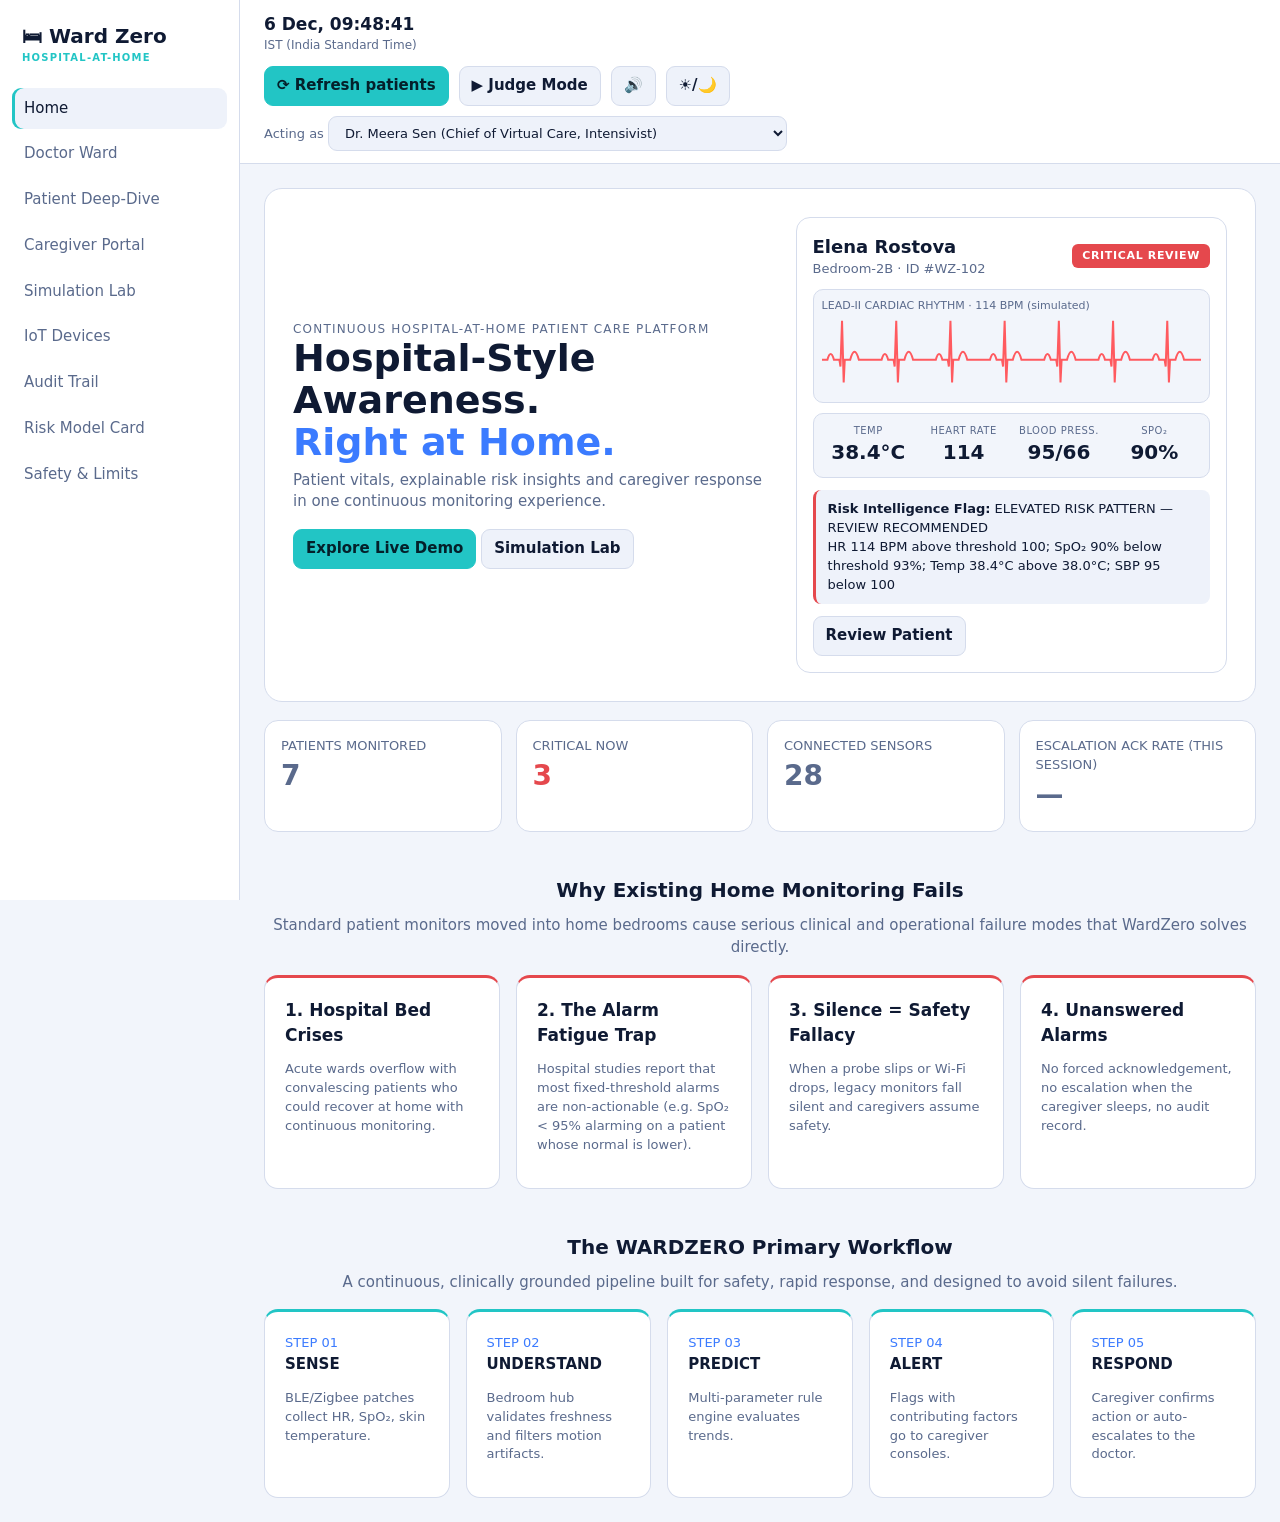
==== commit 4ece0bdc: "Final: consistent UI demo, wording fixes, updated docs" ====
--- a/public/index.html
+++ b/public/index.html
@@ -91,11 +91,11 @@
 function card(p){return `<div class="card"><div class="row"><b style="font-size:19px">${p.name}</b><span class="badge ${p.status}">${p.status}</span></div><div class="mut">${p.id} · ${p.age} y · ${p.bed}</div><div style="margin-top:6px"><b>Known condition (synthetic):</b> ${p.dx}</div><div class="mut">Doctor: <b>${p.doc}</b> · Primary CG: <b>${p.cg1}</b> · Secondary: <b>${p.cg2}</b></div>${vit(p)}<div class="row"><span>NEWS2: <b>${p.news}</b> · 24–48h Risk: <b>${p.risk}%</b></span><button class="btn p" onclick="go(${pts.indexOf(p)})">View Deep-Dive →</button></div></div>`}
 function go(i){sel=i;tab=2;render()}
 const V={
-0(){const f=[...pts].sort((a,b)=>b.news-a.news)[0],c=pts.filter(p=>p.status=='CRITICAL').length;return `<div class="hero"><div><div class="mut" style="letter-spacing:.1em;font-size:12px">CONTINUOUS HOSPITAL-AT-HOME PATIENT CARE PLATFORM</div><h1>Hospital-Grade Awareness.<em>Right at Home.</em></h1><p class="s">Patient vitals, explainable risk insights and caregiver response in one continuous monitoring experience.</p><button class="btn p" onclick="tab=1;render()">Explore Live Demo</button> <button class="btn" onclick="tab=4;render()">Simulation Lab</button></div>
-<div class="card"><div class="row"><div><b style="font-size:18px">${f.name}</b><div class="mut">${f.bed} · ID #${f.id}</div></div><span class="badge ${f.status}">${f.status=='CRITICAL'?'CRITICAL REVIEW':f.status}</span></div><div class="ecg" style="margin-top:10px"><div class="mut" style="font-size:11px">LEAD-II CARDIAC RHYTHM · ${f.hr} BPM (simulated)</div>${ecg(f.hr,f.status)}</div>${vit(f)}<div class="flag" style="border-color:var(${f.status=='STABLE'?'--ok':'--crit'})"><b>Risk Intelligence Flag:</b> ${f.status=='CRITICAL'?'URGENT FOLLOW-UP REQUIRED':f.status}<br>${why(f)}</div><button class="btn" onclick="go(${pts.indexOf(f)})">Review Patient</button></div></div>
+0(){const f=[...pts].sort((a,b)=>b.news-a.news)[0],c=pts.filter(p=>p.status=='CRITICAL').length;return `<div class="hero"><div><div class="mut" style="letter-spacing:.1em;font-size:12px">CONTINUOUS HOSPITAL-AT-HOME PATIENT CARE PLATFORM</div><h1>Hospital-Style Awareness.<em>Right at Home.</em></h1><p class="s">Patient vitals, explainable risk insights and caregiver response in one continuous monitoring experience.</p><button class="btn p" onclick="tab=1;render()">Explore Live Demo</button> <button class="btn" onclick="tab=4;render()">Simulation Lab</button></div>
+<div class="card"><div class="row"><div><b style="font-size:18px">${f.name}</b><div class="mut">${f.bed} · ID #${f.id}</div></div><span class="badge ${f.status}">${f.status=='CRITICAL'?'CRITICAL REVIEW':f.status}</span></div><div class="ecg" style="margin-top:10px"><div class="mut" style="font-size:11px">LEAD-II CARDIAC RHYTHM · ${f.hr} BPM (simulated)</div>${ecg(f.hr,f.status)}</div>${vit(f)}<div class="flag" style="border-color:var(${f.status=='STABLE'?'--ok':'--crit'})"><b>Risk Intelligence Flag:</b> ${f.status=='CRITICAL'?'ELEVATED RISK PATTERN — REVIEW RECOMMENDED':f.status}<br>${why(f)}</div><button class="btn" onclick="go(${pts.indexOf(f)})">Review Patient</button></div></div>
 <div class="stats"><div class="card mut">PATIENTS MONITORED<b>${pts.length}</b></div><div class="card mut">CRITICAL NOW<b style="color:var(--crit)">${c}</b></div><div class="card mut">CONNECTED SENSORS<b>${pts.length*4}</b></div><div class="card mut">ESCALATION ACK RATE (THIS SESSION)<b>${alerts.length?Math.round(100*alerts.filter(a=>a.ack).length/alerts.length)+'%':'—'}</b></div></div>
-<h2 style="text-align:center;margin-top:44px">Why Existing Home Monitoring Fails</h2><p class="s" style="text-align:center">Standard patient monitors moved into home bedrooms cause serious clinical and operational failure modes that WardZero solves directly.</p><div class="g4f">${[['1. Hospital Bed Crises','Acute wards overflow with convalescing patients who could recover safely at home with guaranteed monitoring.'],['2. The Alarm Fatigue Trap','Fixed-threshold monitors give 85–99% false alarms (e.g. SpO₂ &lt; 95% on a COPD patient).'],['3. Silence = Safety Fallacy','When a probe slips or Wi-Fi drops, legacy monitors fall silent and caregivers assume safety.'],['4. Unanswered Alarms','No forced acknowledgement, no escalation when the caregiver sleeps, no audit record.']].map(x=>`<div class="card"><b>${x[0]}</b><p class="mut">${x[1]}</p></div>`).join('')}</div>
-<h2 style="text-align:center;margin-top:44px">The WARDZERO Primary Workflow</h2><p class="s" style="text-align:center">A continuous, clinically grounded pipeline built for safety, rapid response, and zero silent failures.</p><div class="g5f">${[['SENSE','BLE/Zigbee patches collect HR, SpO₂, skin temperature.'],['UNDERSTAND','Bedroom hub validates freshness and filters motion artifacts.'],['PREDICT','Multi-parameter rule engine evaluates trends.'],['ALERT','Flags with contributing factors go to caregiver consoles.'],['RESPOND','Caregiver confirms action or auto-escalates to the doctor.']].map((x,i)=>`<div class="card"><span class="mut" style="color:#3b7bff">STEP 0${i+1}</span><br><b>${x[0]}</b><p class="mut">${x[1]}</p></div>`).join('')}</div>`},
+<h2 style="text-align:center;margin-top:44px">Why Existing Home Monitoring Fails</h2><p class="s" style="text-align:center">Standard patient monitors moved into home bedrooms cause serious clinical and operational failure modes that WardZero solves directly.</p><div class="g4f">${[['1. Hospital Bed Crises','Acute wards overflow with convalescing patients who could recover at home with continuous monitoring.'],['2. The Alarm Fatigue Trap','Hospital studies report that most fixed-threshold alarms are non-actionable (e.g. SpO₂ &lt; 95% alarming on a patient whose normal is lower).'],['3. Silence = Safety Fallacy','When a probe slips or Wi-Fi drops, legacy monitors fall silent and caregivers assume safety.'],['4. Unanswered Alarms','No forced acknowledgement, no escalation when the caregiver sleeps, no audit record.']].map(x=>`<div class="card"><b>${x[0]}</b><p class="mut">${x[1]}</p></div>`).join('')}</div>
+<h2 style="text-align:center;margin-top:44px">The WARDZERO Primary Workflow</h2><p class="s" style="text-align:center">A continuous, clinically grounded pipeline built for safety, rapid response, and designed to avoid silent failures.</p><div class="g5f">${[['SENSE','BLE/Zigbee patches collect HR, SpO₂, skin temperature.'],['UNDERSTAND','Bedroom hub validates freshness and filters motion artifacts.'],['PREDICT','Multi-parameter rule engine evaluates trends.'],['ALERT','Flags with contributing factors go to caregiver consoles.'],['RESPOND','Caregiver confirms action or auto-escalates to the doctor.']].map((x,i)=>`<div class="card"><span class="mut" style="color:#3b7bff">STEP 0${i+1}</span><br><b>${x[0]}</b><p class="mut">${x[1]}</p></div>`).join('')}</div>`},
 1(){const cnt=s=>pts.filter(p=>p.status==s).length,L=[...pts].sort((a,b)=>b.news-a.news).filter(p=>(flt=='All'||p.status==String(flt||'').toUpperCase())&&(p.name+p.bed+p.dx).toLowerCase().includes(q));
  return `<h1>Doctor Ward Overview</h1><p class="s">Multi-patient hospital-at-home roster, sorted by clinical urgency (Critical first).</p><div class="chips"><input id="q" placeholder="Search patient, room, diagnosis…" value="${q}">${['All','Critical','High','Moderate','Stable'].map(f=>`<button class="btn chip ${flt==f?'on':''}" onclick="flt='${f}';render()">${f} (${f=='All'?pts.length:cnt(f=='High'?'HIGH':String(f||'').toUpperCase())})</button>`).join('')}</div><div class="grid">${L.map(card).join('')||'<p class="mut">No matches.</p>'}</div>`},
 2(){const p=pts[sel??0]||pts[0];return `<h1>Patient Deep-Dive</h1><p class="s"><select onchange="sel=+this.value;render()">${pts.map((x,i)=>`<option value="${i}" ${x==p?'selected':''}>${x.name} (${x.id})</option>`).join('')}</select></p>${card(p)}<div class="card" style="margin-top:16px"><b>Heart-rate trend (last 14 readings)</b>${spark(p.hist)}</div><div class="flag"><b>Contributing factors:</b> ${why(p)}</div>`},
@@ -243,12 +243,12 @@
 function labCell(i){const p=pts[i],h=H(p),col=p.risk>=65?'crit':p.risk>=30?'warn':'ok',n=h.n.slice(-24),d=n[n.length-1]-n[0],open=alerts.filter(a=>a.pid==p.id&&!a.res&&!(a.sev=='INFO'&&a.ack)).length;
  return `<div style='min-width:150px'><div class='row'><span class='mut'>24–48h risk</span><b style='color:var(--${col})'>${p.risk}%</b></div><div class='pb'><i style='width:${p.risk}%;background:var(--${col})'></i></div>${labMini(n,'#22c5c5')}<div class='row' style='margin-bottom:6px'><span class='mut'>NEWS2 ${p.news} ${Math.abs(d)<1?'→ steady':d>0?'↑ rising':'↓ falling'}</span>${open?`<span class='chp chr'>${open} open</span>`:`<span class='chp chg'>clear</span>`}</div><button class='btn' style='padding:4px 10px' onclick='go(${i})'>Deep-Dive →</button></div>`}
 function labRun(k){let i=labSel;if(i<0||!pts[i])i=R(0,pts.length-1);sel=i;trig(i,k);render()}
-function labBar(){const N=['Stable','Slow deterioration','Acute sepsis / event'];return `<div class='card' style='margin-bottom:16px'><div class='row' style='flex-wrap:wrap;justify-content:flex-start;gap:10px'><span class='mut'>INJECT PHYSIOLOGY SCENARIO</span><select onchange='labSel=+this.value'><option value='-1' ${labSel<0?'selected':''}>Random patient</option>${pts.map((p,i)=>`<option value='${i}' ${labSel==i?'selected':''}>${esc(p.name)} (${p.id})</option>`).join('')}</select>${N.map((n,k)=>`<button class='btn ${k==2?'p':''}' onclick='labRun(${k})'>${n}</button>`).join('')}</div><p class='mut' style='margin:8px 0 0;font-size:13px'>Pick a patient (or leave on random) and inject a scenario. Device faults — probe off, flatline, outage, power loss — live in the <a href='#' onclick='tab=5;render();return false' style='color:var(--acc)'>IoT Devices</a> tab.</p></div>`}
+function labBar(){const N=['Stable','Slow deterioration','Acute event'];return `<div class='card' style='margin-bottom:16px'><div class='row' style='flex-wrap:wrap;justify-content:flex-start;gap:10px'><span class='mut'>INJECT PHYSIOLOGY SCENARIO</span><select onchange='labSel=+this.value'><option value='-1' ${labSel<0?'selected':''}>Random patient</option>${pts.map((p,i)=>`<option value='${i}' ${labSel==i?'selected':''}>${esc(p.name)} (${p.id})</option>`).join('')}</select>${N.map((n,k)=>`<button class='btn ${k==2?'p':''}' onclick='labRun(${k})'>${n}</button>`).join('')}</div><p class='mut' style='margin:8px 0 0;font-size:13px'>Pick a patient (or leave on random) and inject a scenario. Device faults — probe off, flatline, outage, power loss — live in the <a href='#' onclick='tab=5;render();return false' style='color:var(--acc)'>IoT Devices</a> tab.</p></div>`}
 function addN(i,k){const p=pts[i],t=k<0?document.getElementById('nt').value.trim():NC[k];if(!t)return;(notes[p.id]=notes[p.id]||[]).unshift(now()+' — '+t);addLog(p.name+': clinical note added',p.id,dn(),'note_added');render()}
 function trig(i,k){const p=pts[i];if(k>=3){p.fault=k;const m=['','','','sensor fault (probe off)','flatline (frozen sensor)','network outage — edge buffer queueing','mains power loss — battery backup'][k];altx.textContent='⚠ '+p.name+': '+m+' — no diagnosis made, caregiver notified';alert_.classList.add('on');addLog(p.name+': '+m,p.id,'simulator','fault_'+k);render();return}p.fault=0;const v=[[R(68,78),R(96,98),36.6,R(118,126)],[R(96,104),R(92,94),37.7,R(100,108)],[R(120,132),R(86,90),38.8,R(86,96)]][k];Object.assign(p,{hr:v[0],spo2:v[1],temp:+(v[2]+Math.random()*.2).toFixed(1),sys:v[3]});p.dia=Math.round(p.sys*.63);p.H=null;fin(p);addLog(p.name+': scenario '+['stable','slow deterioration','acute event'][k],p.id,'simulator','scenario_'+k);if(p.status=='CRITICAL')showAlert(p);render()}
 function reset(){pts.forEach(p=>{Object.assign(p,{hr:R(68,80),spo2:R(96,98),temp:+(36.5+Math.random()*.3).toFixed(1),sys:R(118,128),fault:0,H:null});p.dia=R(74,82);fin(p)});alerts.length=0;alert_.classList.remove('on');siren(0);addLog('All patients reset to stable','—','simulator','reset');render()}
 V[3]=function(){const d=dn(),un=alerts.filter(a=>!a.ack),g=pts.slice(0,3).map(p=>p.name.split(' ')[0]).join('/'),g2=pts.slice(3,6).map(p=>p.name.split(' ')[0]).join('/'),rows=[['Priya Sharma','Primary Caregiver ('+g+')'],['Arun Sharma','Secondary Caregiver ('+g+')'],['Kavita Nair','Primary Caregiver ('+g2+')'],['Sanjay Verma','Secondary Caregiver ('+g2+')'],[d,'Attending Intensivist']],ac=n=>alerts.filter(a=>a.by==n).length;
-return `<h1>Caregiver Portal</h1><div class='grid' style='grid-template-columns:minmax(260px,330px) 1fr'><div class='ph'><p style='text-align:center'>📱 <b>${d}</b>’s Handset</p><button class='btn p' style='width:100%' onclick='chk()'>📍 Check In For Shift (${d})</button>${un.length?un.map(a=>`<div class='flag'><span class='badge ${a.sev}'>${a.sev}</span> ${a.msg}<br><button class='btn p' onclick='ackA(${pts.findIndex(x=>x.id==a.pid)})'>Acknowledge</button></div>`).join(''):`<p class='mut' style='text-align:center;margin-top:60px'>No active notifications for you.<br>The ward monitor is standing by.</p>`}</div><div class='card ow'><span class='mut'>CAREGIVER SHIFT ATTENDANCE &amp; ACCOUNTABILITY</span><p class='mut'>Every patient is protected by both a <b>Primary Caregiver (Level 0)</b> and a <b>Secondary Caregiver (Level 1)</b>. Unacknowledged alerts automatically escalate to the secondary caregiver and attending doctor.</p><table><tr class='mut'><th>CAREGIVER / DOCTOR</th><th>ROLE</th><th>SHIFT ATTENDANCE</th><th>ALERTS ACKNOWLEDGED</th></tr>${rows.map(r=>`<tr><td><b>${r[0]}</b></td><td>${r[1]}</td><td>${att[r[0]]?'checked in '+Math.round((Date.now()-att[r[0]])/1000)+'s ago':`not checked in <button class='btn' onclick='chk(1,${JSON.stringify(r[0]).replace(/"/g,'&quot;')})'>Check in</button>`}</td><td>${ac(r[0])}</td></tr>`).join('')}</table><h3 class='mut'>ALARM-FATIGUE LEDGER (WHY THE SIREN STAYS QUIET)</h3><h2 style='color:var(--acc)'>${led.raw} raw threshold hits → ${alerts.length} alerts raised</h2><div class='row'><span>Blocked by signal-quality gate</span><b>${led.q}</b></div><div class='row'><span>Held back by persistence rule</span><b>${led.p}</b></div><div class='row'><span>Suppressed duplicates</span><b>${led.d}</b></div></div></div>`};
+return `<h1>Caregiver Portal</h1><div class='grid' style='grid-template-columns:minmax(260px,330px) 1fr'><div class='ph'><p style='text-align:center'>📱 <b>${d}</b>’s Handset</p><button class='btn p' style='width:100%' onclick='chk()'>📍 Check In For Shift (${d})</button>${un.length?un.map(a=>`<div class='flag'><span class='badge ${a.sev}'>${a.sev}</span> ${a.msg}<br><button class='btn p' onclick='ackA(${pts.findIndex(x=>x.id==a.pid)})'>Acknowledge</button></div>`).join(''):`<p class='mut' style='text-align:center;margin-top:60px'>No active notifications for you.<br>The ward monitor is standing by.</p>`}</div><div class='card ow'><span class='mut'>CAREGIVER SHIFT ATTENDANCE &amp; ACCOUNTABILITY</span><p class='mut'>Every patient is protected by both a <b>Primary Caregiver (Level 0)</b> and a <b>Secondary Caregiver (Level 1)</b>. Unacknowledged alerts automatically escalate to the secondary caregiver and attending doctor.</p><table><tr class='mut'><th>CAREGIVER / DOCTOR</th><th>ROLE</th><th>SHIFT ATTENDANCE</th><th>ALERTS ACKNOWLEDGED</th></tr>${rows.map(r=>`<tr><td><b>${r[0]}</b></td><td>${r[1]}</td><td>${att[r[0]]?'checked in '+Math.round((Date.now()-att[r[0]])/1000)+'s ago':`not checked in <button class='btn' onclick='chk(1,${JSON.stringify(r[0]).replace(/"/g,'&quot;')})'>Check in</button>`}</td><td>${ac(r[0])}</td></tr>`).join('')}</table><h3 class='mut'>ALARM-FATIGUE LEDGER (WHY THE SIREN STAYS QUIET)</h3><h2 style='color:var(--acc)'>${led.raw} raw threshold hits → ${alerts.length} ${alerts.length==1?'alert':'alerts'} raised</h2><div class='row'><span>Blocked by signal-quality gate</span><b>${led.q}</b></div><div class='row'><span>Held back by persistence rule</span><b>${led.p}</b></div><div class='row'><span>Suppressed duplicates</span><b>${led.d}</b></div></div></div>`};
 function chk(o,n){const w=o?n:dn();att[w]=Date.now();addLog(w+' checked in for shift','—',w,'caregiver_checkin');render()}
 V[4]=function(){const st=s=>`<button class='btn ${spd==s?'p':''}' onclick='spd=${s};render()'>${s}×${s==4?' (Default)':''}</button>`;return `<h1>Global Hospital-at-Home Simulation Matrix</h1><p class='s'>Manage simulation speed and trigger concurrent multi-patient scenarios across all ${pts.length} synthetic bedside devices.</p><div class='chips' style='align-items:center'><span class='mut'>SIMULATION SPEED:</span>${[1,2,4,8].map(st).join('')}<button class='btn p' onclick='tour()'>▶ Launch Judge Mode (Auto-Tour)</button><button class='btn' style='color:var(--crit)' onclick='reset()'>Reset All Patients</button></div>${labBar()}<div class='card ow'><table><tr class='mut'><th>PATIENT</th><th>KNOWN CONDITION (SYNTHETIC)</th><th>ASSIGNED TEAM</th><th>CURRENT STATUS</th><th>SIMULATED CLOCK</th><th>FAULT INJECTION</th><th>LIVE RISK &amp; TREND</th></tr>${pts.map((p,i)=>`<tr><td><b>${p.name}</b> <span class='mut'>(${p.id})</span></td><td>${p.dx}</td><td class='mut'>${p.doc}<br>${p.cg1}</td><td><span class='badge ${p.status}'>${p.status}</span></td><td style='font-family:monospace'>${simT.toISOString().slice(0,19)}</td><td><span class='badge ${p.fault?'HIGH':'STABLE'}'>${p.fault?'FAULT':'LIVE'}</span></td><td>${labCell(i)}</td></tr>`).join('')}</table></div>`};
 V[5]=function(){return `<h1>Audit Trail</h1><div class='card ow'><div class='row'><span class='mut'>CRYPTOGRAPHIC HASH-CHAINED AUDIT LOG</span><span><b id='vr'></b> <button class='btn' onclick='verify()'>Verify Cryptographic Chain</button> <button class='btn' onclick='expCSV()'>Export CSV</button></span></div><p class='mut'>Every vital ingestion, threshold alert, notification dispatch, caregiver check-in, alert acknowledgement, response note, and clinical resolution is appended to a hash chain; any tampering is detectable.</p>${csv?`<textarea class='btn' rows='5' style='width:100%' readonly>${csv}</textarea>`:''}<table><tr class='mut'><th>TIME</th><th>PATIENT</th><th>ACTOR</th><th>ACTION</th><th>DETAIL</th><th>CRYPTOGRAPHIC HASH</th></tr>${log.map(l=>`<tr><td>${l.t}</td><td><b>${l.p||'—'}</b></td><td>${l.a||'system'}</td><td><b>${l.x||'event'}</b></td><td class='mut'>${l.m}</td><td class='mut' style='font-family:monospace' title='${l.h}'>${l.h.slice(0,16)}…</td></tr>`).join('')}</table></div>`};
